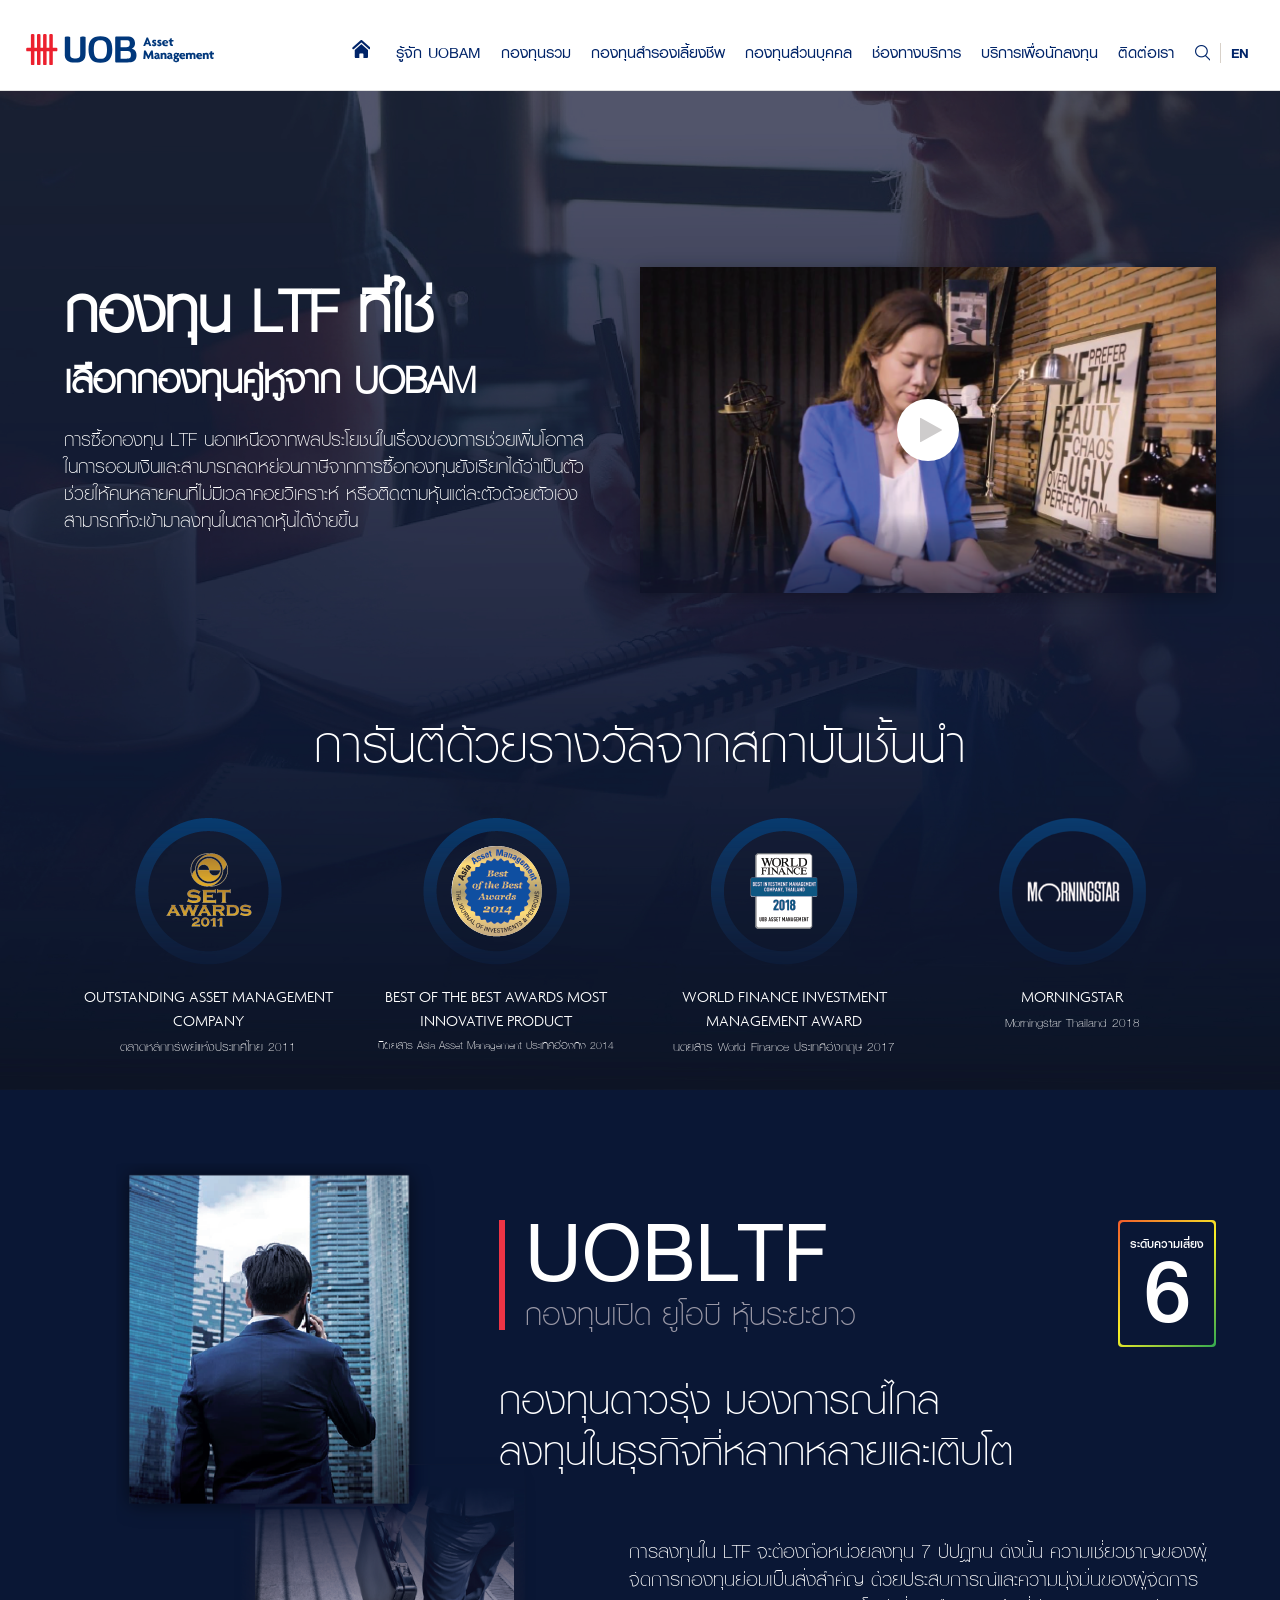
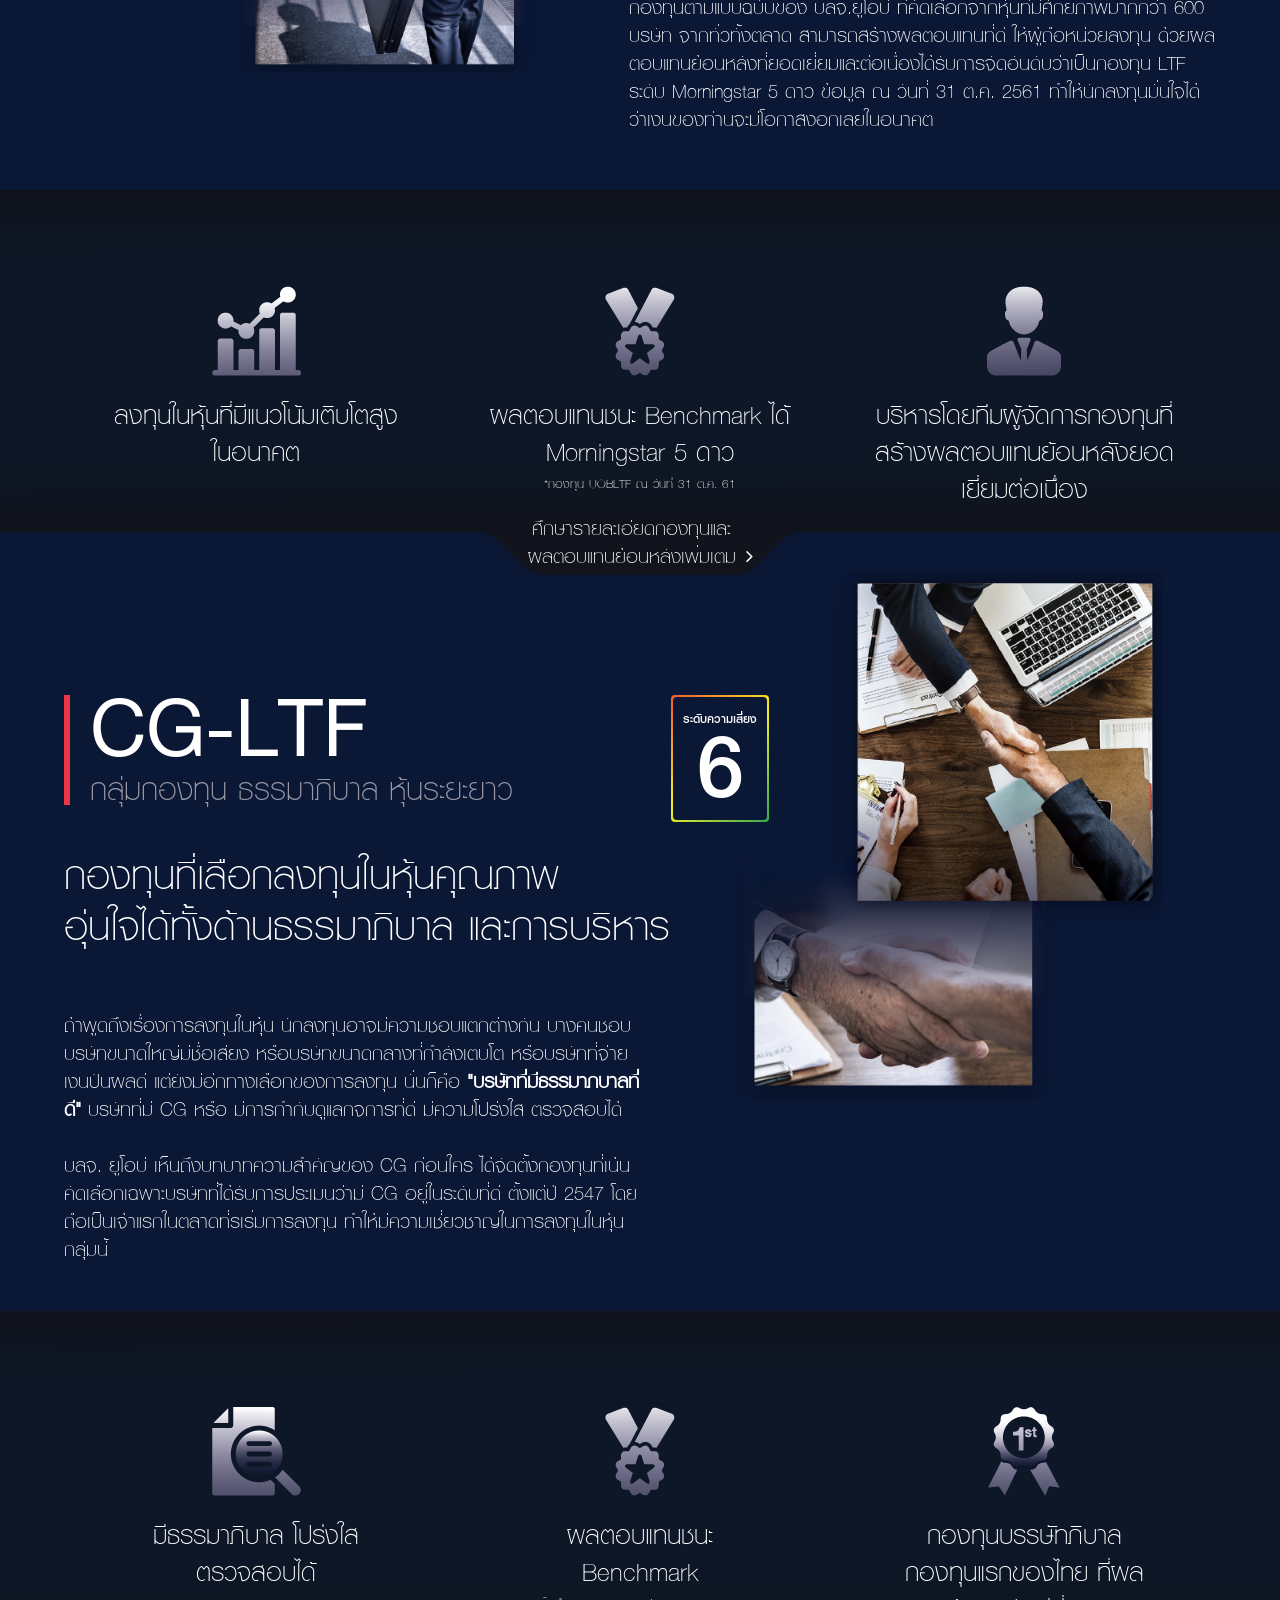
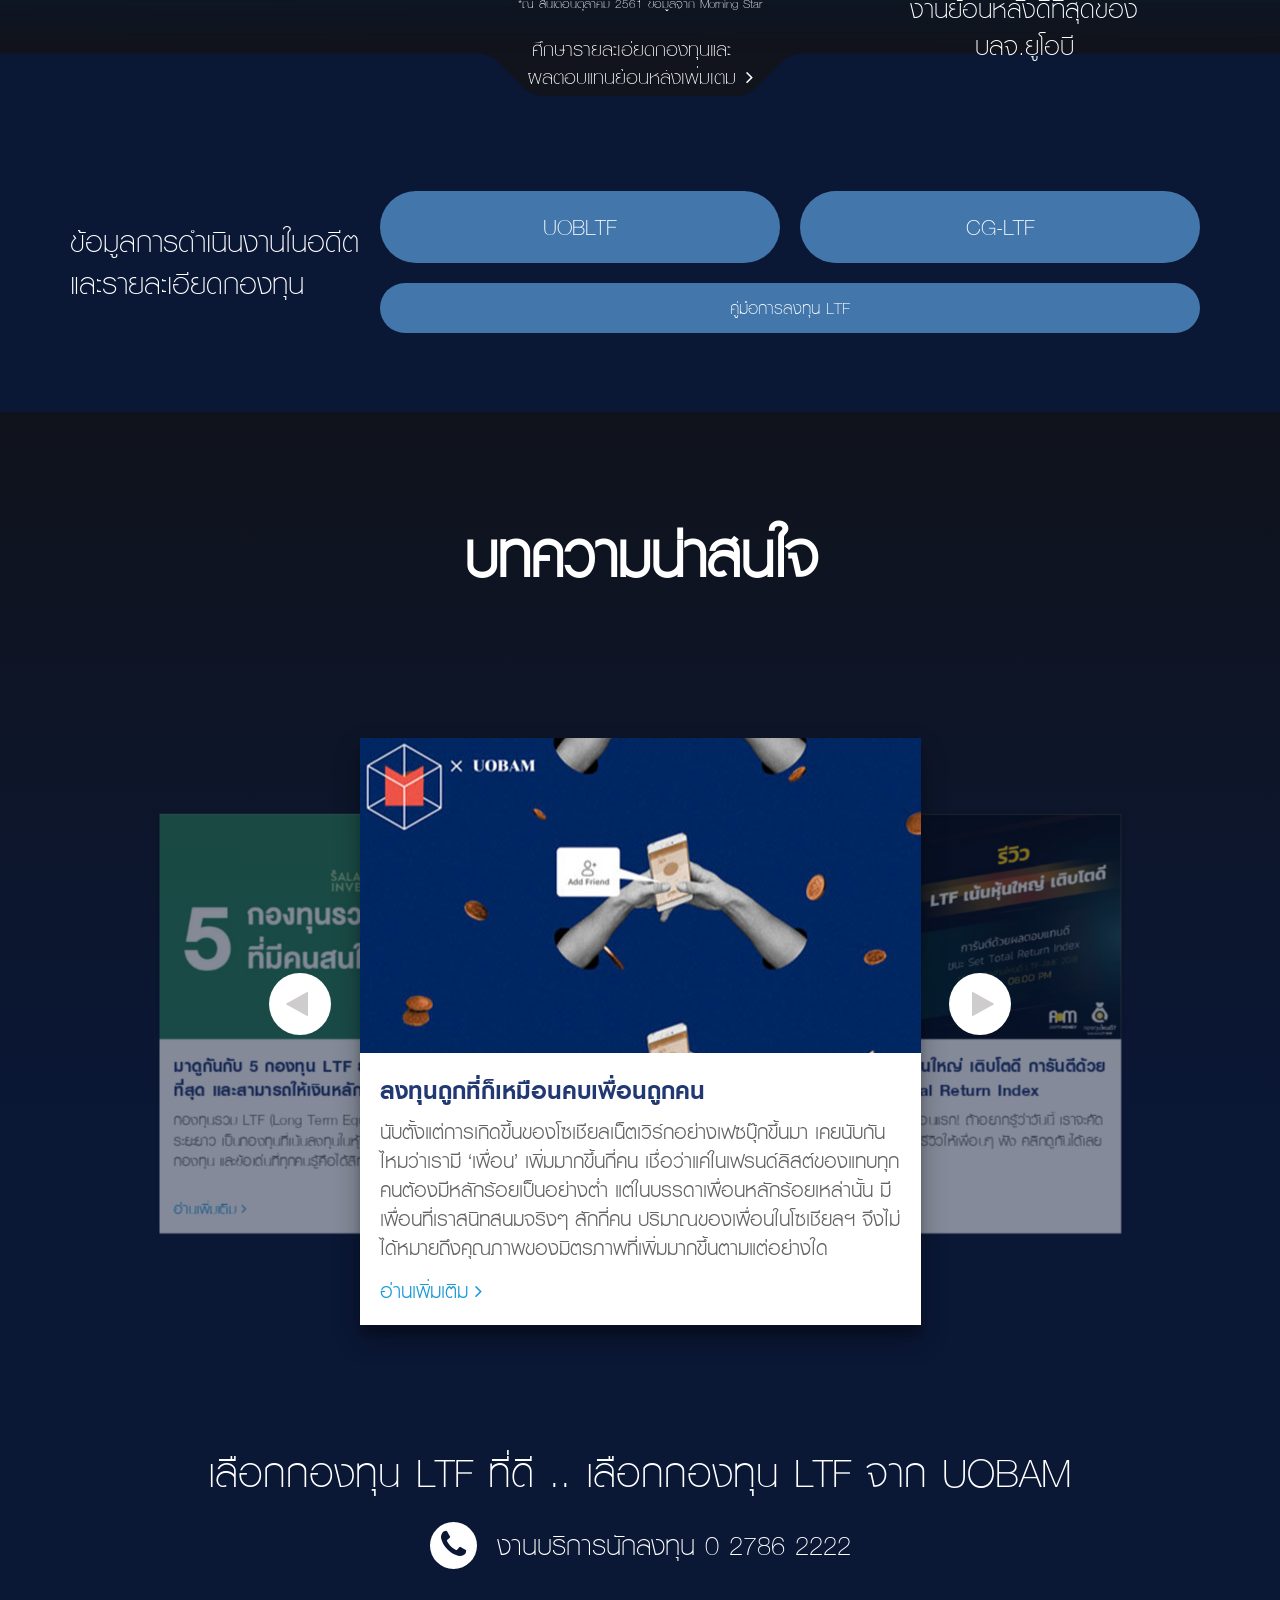
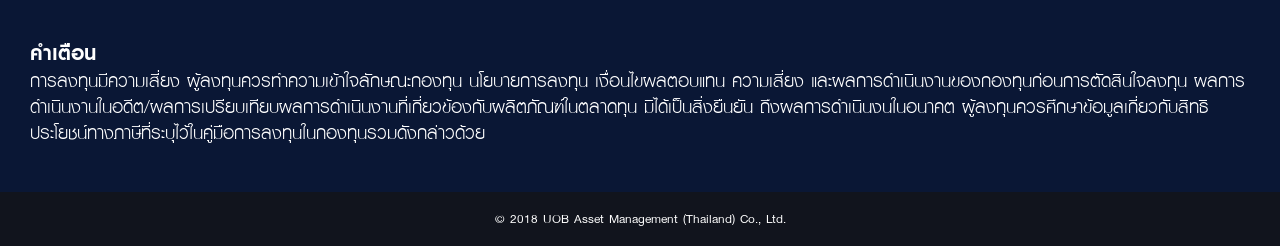
==== index.html @ d91432c1 "gtm" ====
<html lang="en">
	<head>
		<meta charset="UTF-8" />
		<meta name="viewport" content="width=device-width, initial-scale=1.0" />
		<meta http-equiv="X-UA-Compatible" content="ie=edge" />
		<title>UOB Asset Management</title>
		<link rel="stylesheet" type="text/css" href="/css/bulma.min.css" />
		<link
			rel="stylesheet"
			type="text/css"
			href="/fonts/font-awesome-4.7.0/css/font-awesome.min.css"
		/>
		<link rel="stylesheet" type="text/css" href="/css/animate.css" />
		<link rel="stylesheet" type="text/css" href="/css/uobam.css" />
		<link rel="stylesheet" type="text/css" href="/css/fonts.css" />
		<link rel="stylesheet" type="text/css" href="/css/style.css" />
		<script src="/js/jquery-3.3.1.min.js"></script>
		<script src="/js/jquery.waypoints.min.js"></script>
		<script src="/js/typed.min.js"></script>
		<script src="/js/jquery.paroller.min.js"></script>
		<!-- <script src="./js/jquery-uob.js"></script> -->
		<!-- <script src="./js/uobam.js"></script> -->
		<!-- Google Tag Manager -->
		<script src="/js/gtm.js"></script>
		<!-- End Google Tag Manager -->
	</head>
	<body>
		<header></header>
		<section id="section-1"></section>
		<section id="section-2"></section>
		<section id="section-3"></section>
		<section id="section-4"></section>
		<section id="section-5"></section>
		<section id="section-6"></section>
		<section id="section-7"></section>
		<section id="section-8"></section>
		<section id="section-9"></section>
		<footer></footer>

		<script src="/js/partials.js"></script>
		<script src="/js/script.js"></script>

		<!-- Google Tag Manager (noscript) -->
		<noscript
			><iframe
				src="https://www.googletagmanager.com/ns.html?id=GTM-THGDP6F"
				height="0"
				width="0"
				style="display:none;visibility:hidden"
			></iframe
		></noscript>
		<!-- End Google Tag Manager (noscript) -->
	</body>
</html>
---- css/uobam.css ----
.f_b_italic {
	font-family: font_bold_75italic;
	-webkit-font-smoothing: antialiased;
	-moz-osx-font-smoothing: grayscale;
}
.f_thin_italic {
	font-family: font_thin_35italic;
	font-weight: 400;
	-webkit-font-smoothing: antialiased;
	-moz-osx-font-smoothing: grayscale;
}
.f_light_italic {
	font-family: font_light_45italic;
	font-weight: 400;
	-webkit-font-smoothing: antialiased;
	-moz-osx-font-smoothing: grayscale;
}
.f_reg,
.f_roman {
	font-family: font_roman_55regular;
	-webkit-font-smoothing: antialiased;
	-moz-osx-font-smoothing: grayscale;
}
.f_roman_italic {
	font-family: font_roman_55italic;
	-webkit-font-smoothing: antialiased;
	-moz-osx-font-smoothing: grayscale;
}
.f_med,
.f_medium {
	font-family: font_medium_65regular;
	font-weight: 400;
	-webkit-font-smoothing: antialiased;
	-moz-osx-font-smoothing: grayscale;
}
.f_medium_italic {
	font-family: font_medium_65italic;
	-webkit-font-smoothing: antialiased;
	-moz-osx-font-smoothing: grayscale;
}
.f_b {
	font-family: font_bold_75regular;
	-webkit-font-smoothing: antialiased;
	-moz-osx-font-smoothing: grayscale;
}
.f_light {
	font-family: font_light_45regular;
	-webkit-font-smoothing: antialiased;
	-moz-osx-font-smoothing: grayscale;
}
.f_thin {
	font-family: font_thin_35regular;
	-webkit-font-smoothing: antialiased;
	-moz-osx-font-smoothing: grayscale;
}
.mCustomScrollbar {
	-ms-touch-action: pinch-zoom;
	touch-action: pinch-zoom;
}
.mCustomScrollbar.mCS_no_scrollbar,
.mCustomScrollbar.mCS_touch_action {
	-ms-touch-action: auto;
	touch-action: auto;
}
.mCustomScrollBox {
	position: relative;
	overflow: hidden;
	height: 100%;
	max-width: 100%;
	outline: 0;
	direction: ltr;
}
.mCSB_container {
	overflow: hidden;
	width: auto;
	height: auto;
}
.mCSB_inside > .mCSB_container {
	margin-right: 30px;
}
.mCSB_container.mCS_no_scrollbar_y.mCS_y_hidden {
	margin-right: 0;
}
.mCS-dir-rtl > .mCSB_inside > .mCSB_container {
	margin-right: 0;
	margin-left: 30px;
}
.mCS-dir-rtl > .mCSB_inside > .mCSB_container.mCS_no_scrollbar_y.mCS_y_hidden {
	margin-left: 0;
}
.mCSB_scrollTools {
	position: absolute;
	width: 16px;
	height: auto;
	left: auto;
	top: 0;
	right: 0;
	bottom: 0;
	opacity: 0.75;
	filter: 'alpha(opacity=75)';
	-ms-filter: 'alpha(opacity=75)';
}
.mCSB_outside + .mCSB_scrollTools {
	right: -26px;
}
.mCS-dir-rtl > .mCSB_inside > .mCSB_scrollTools,
.mCS-dir-rtl > .mCSB_outside + .mCSB_scrollTools {
	right: auto;
	left: 0;
}
.mCS-dir-rtl > .mCSB_outside + .mCSB_scrollTools {
	left: -26px;
}
.mCSB_scrollTools .mCSB_draggerContainer {
	position: absolute;
	top: 0;
	left: 0;
	bottom: 0;
	right: 0;
	height: auto;
}
.mCSB_scrollTools a + .mCSB_draggerContainer {
	margin: 20px 0;
}
.mCSB_scrollTools .mCSB_draggerRail {
	width: 2px;
	height: 100%;
	margin: 0 auto;
	-webkit-border-radius: 16px;
	-moz-border-radius: 16px;
	border-radius: 16px;
}
.mCSB_scrollTools .mCSB_dragger {
	cursor: pointer;
	width: 100%;
	height: 30px;
	z-index: 1;
}
.mCSB_scrollTools .mCSB_dragger .mCSB_dragger_bar {
	position: relative;
	width: 4px;
	height: 100%;
	margin: 0 auto;
	-webkit-border-radius: 16px;
	-moz-border-radius: 16px;
	border-radius: 16px;
	text-align: center;
}
.mCSB_scrollTools_vertical.mCSB_scrollTools_onDrag_expand
	.mCSB_dragger.mCSB_dragger_onDrag_expanded
	.mCSB_dragger_bar,
.mCSB_scrollTools_vertical.mCSB_scrollTools_onDrag_expand
	.mCSB_draggerContainer:hover
	.mCSB_dragger
	.mCSB_dragger_bar {
	width: 12px;
}
.mCSB_scrollTools_vertical.mCSB_scrollTools_onDrag_expand
	.mCSB_dragger.mCSB_dragger_onDrag_expanded
	+ .mCSB_draggerRail,
.mCSB_scrollTools_vertical.mCSB_scrollTools_onDrag_expand
	.mCSB_draggerContainer:hover
	.mCSB_draggerRail {
	width: 8px;
}
.mCSB_scrollTools .mCSB_buttonDown,
.mCSB_scrollTools .mCSB_buttonUp {
	display: block;
	position: absolute;
	height: 20px;
	width: 100%;
	overflow: hidden;
	margin: 0 auto;
	cursor: pointer;
}
.mCSB_scrollTools .mCSB_buttonDown {
	bottom: 0;
}
.mCSB_horizontal.mCSB_inside > .mCSB_container {
	margin-right: 0;
	margin-bottom: 30px;
}
.mCSB_horizontal.mCSB_outside > .mCSB_container {
	min-height: 100%;
}
.mCSB_horizontal > .mCSB_container.mCS_no_scrollbar_x.mCS_x_hidden {
	margin-bottom: 0;
}
.mCSB_scrollTools.mCSB_scrollTools_horizontal {
	width: auto;
	height: 16px;
	top: auto;
	right: 0;
	bottom: 0;
	left: 0;
}
.mCustomScrollBox
	+ .mCSB_scrollTools
	+ .mCSB_scrollTools.mCSB_scrollTools_horizontal,
.mCustomScrollBox + .mCSB_scrollTools.mCSB_scrollTools_horizontal {
	bottom: -26px;
}
.mCSB_scrollTools.mCSB_scrollTools_horizontal a + .mCSB_draggerContainer {
	margin: 0 20px;
}
.mCSB_scrollTools.mCSB_scrollTools_horizontal .mCSB_draggerRail {
	width: 100%;
	height: 2px;
	margin: 7px 0;
}
.mCSB_scrollTools.mCSB_scrollTools_horizontal .mCSB_dragger {
	width: 30px;
	height: 100%;
	left: 0;
}
.mCSB_scrollTools.mCSB_scrollTools_horizontal .mCSB_dragger .mCSB_dragger_bar {
	width: 100%;
	height: 4px;
	margin: 6px auto;
}
.mCSB_scrollTools_horizontal.mCSB_scrollTools_onDrag_expand
	.mCSB_dragger.mCSB_dragger_onDrag_expanded
	.mCSB_dragger_bar,
.mCSB_scrollTools_horizontal.mCSB_scrollTools_onDrag_expand
	.mCSB_draggerContainer:hover
	.mCSB_dragger
	.mCSB_dragger_bar {
	height: 12px;
	margin: 2px auto;
}
.mCSB_scrollTools_horizontal.mCSB_scrollTools_onDrag_expand
	.mCSB_dragger.mCSB_dragger_onDrag_expanded
	+ .mCSB_draggerRail,
.mCSB_scrollTools_horizontal.mCSB_scrollTools_onDrag_expand
	.mCSB_draggerContainer:hover
	.mCSB_draggerRail {
	height: 8px;
	margin: 4px 0;
}
.mCSB_scrollTools.mCSB_scrollTools_horizontal .mCSB_buttonLeft,
.mCSB_scrollTools.mCSB_scrollTools_horizontal .mCSB_buttonRight {
	display: block;
	position: absolute;
	width: 20px;
	height: 100%;
	overflow: hidden;
	margin: 0 auto;
	cursor: pointer;
}
.mCSB_scrollTools.mCSB_scrollTools_horizontal .mCSB_buttonLeft {
	left: 0;
}
.mCSB_scrollTools.mCSB_scrollTools_horizontal .mCSB_buttonRight {
	right: 0;
}
.mCSB_container_wrapper {
	position: absolute;
	height: auto;
	width: auto;
	overflow: hidden;
	top: 0;
	left: 0;
	right: 0;
	bottom: 0;
	margin-right: 30px;
	margin-bottom: 30px;
}
.mCSB_container_wrapper > .mCSB_container {
	padding-right: 30px;
	padding-bottom: 30px;
	-webkit-box-sizing: border-box;
	-moz-box-sizing: border-box;
	box-sizing: border-box;
}
.mCSB_vertical_horizontal > .mCSB_scrollTools.mCSB_scrollTools_vertical {
	bottom: 20px;
}
.mCSB_vertical_horizontal > .mCSB_scrollTools.mCSB_scrollTools_horizontal {
	right: 20px;
}
.mCSB_container_wrapper.mCS_no_scrollbar_x.mCS_x_hidden
	+ .mCSB_scrollTools.mCSB_scrollTools_vertical {
	bottom: 0;
}
.mCS-dir-rtl
	> .mCustomScrollBox.mCSB_vertical_horizontal.mCSB_inside
	> .mCSB_scrollTools.mCSB_scrollTools_horizontal,
.mCSB_container_wrapper.mCS_no_scrollbar_y.mCS_y_hidden
	+ .mCSB_scrollTools
	~ .mCSB_scrollTools.mCSB_scrollTools_horizontal {
	right: 0;
}
.mCS-dir-rtl
	> .mCustomScrollBox.mCSB_vertical_horizontal.mCSB_inside
	> .mCSB_scrollTools.mCSB_scrollTools_horizontal {
	left: 20px;
}
.mCS-dir-rtl
	> .mCustomScrollBox.mCSB_vertical_horizontal.mCSB_inside
	> .mCSB_container_wrapper.mCS_no_scrollbar_y.mCS_y_hidden
	+ .mCSB_scrollTools
	~ .mCSB_scrollTools.mCSB_scrollTools_horizontal {
	left: 0;
}
.mCS-dir-rtl > .mCSB_inside > .mCSB_container_wrapper {
	margin-right: 0;
	margin-left: 30px;
}
.mCSB_container_wrapper.mCS_no_scrollbar_y.mCS_y_hidden > .mCSB_container {
	padding-right: 0;
}
.mCSB_container_wrapper.mCS_no_scrollbar_x.mCS_x_hidden > .mCSB_container {
	padding-bottom: 0;
}
.mCustomScrollBox.mCSB_vertical_horizontal.mCSB_inside
	> .mCSB_container_wrapper.mCS_no_scrollbar_y.mCS_y_hidden {
	margin-right: 0;
	margin-left: 0;
}
.mCustomScrollBox.mCSB_vertical_horizontal.mCSB_inside
	> .mCSB_container_wrapper.mCS_no_scrollbar_x.mCS_x_hidden {
	margin-bottom: 0;
}
.mCSB_scrollTools,
.mCSB_scrollTools .mCSB_buttonDown,
.mCSB_scrollTools .mCSB_buttonLeft,
.mCSB_scrollTools .mCSB_buttonRight,
.mCSB_scrollTools .mCSB_buttonUp,
.mCSB_scrollTools .mCSB_dragger .mCSB_dragger_bar {
	-webkit-transition: opacity 0.2s ease-in-out,
		background-color 0.2s ease-in-out;
	-moz-transition: opacity 0.2s ease-in-out, background-color 0.2s ease-in-out;
	-o-transition: opacity 0.2s ease-in-out, background-color 0.2s ease-in-out;
	transition: opacity 0.2s ease-in-out, background-color 0.2s ease-in-out;
}
.mCSB_scrollTools_horizontal.mCSB_scrollTools_onDrag_expand .mCSB_draggerRail,
.mCSB_scrollTools_horizontal.mCSB_scrollTools_onDrag_expand .mCSB_dragger_bar,
.mCSB_scrollTools_vertical.mCSB_scrollTools_onDrag_expand .mCSB_draggerRail,
.mCSB_scrollTools_vertical.mCSB_scrollTools_onDrag_expand .mCSB_dragger_bar {
	-webkit-transition: width 0.2s ease-out 0.2s, height 0.2s ease-out 0.2s,
		margin-left 0.2s ease-out 0.2s, margin-right 0.2s ease-out 0.2s,
		margin-top 0.2s ease-out 0.2s, margin-bottom 0.2s ease-out 0.2s,
		opacity 0.2s ease-in-out, background-color 0.2s ease-in-out;
	-moz-transition: width 0.2s ease-out 0.2s, height 0.2s ease-out 0.2s,
		margin-left 0.2s ease-out 0.2s, margin-right 0.2s ease-out 0.2s,
		margin-top 0.2s ease-out 0.2s, margin-bottom 0.2s ease-out 0.2s,
		opacity 0.2s ease-in-out, background-color 0.2s ease-in-out;
	-o-transition: width 0.2s ease-out 0.2s, height 0.2s ease-out 0.2s,
		margin-left 0.2s ease-out 0.2s, margin-right 0.2s ease-out 0.2s,
		margin-top 0.2s ease-out 0.2s, margin-bottom 0.2s ease-out 0.2s,
		opacity 0.2s ease-in-out, background-color 0.2s ease-in-out;
	transition: width 0.2s ease-out 0.2s, height 0.2s ease-out 0.2s,
		margin-left 0.2s ease-out 0.2s, margin-right 0.2s ease-out 0.2s,
		margin-top 0.2s ease-out 0.2s, margin-bottom 0.2s ease-out 0.2s,
		opacity 0.2s ease-in-out, background-color 0.2s ease-in-out;
}
.mCS-autoHide > .mCustomScrollBox > .mCSB_scrollTools,
.mCS-autoHide > .mCustomScrollBox ~ .mCSB_scrollTools {
	opacity: 0;
	filter: 'alpha(opacity=0)';
	-ms-filter: 'alpha(opacity=0)';
}
.mCS-autoHide:hover > .mCustomScrollBox > .mCSB_scrollTools,
.mCS-autoHide:hover > .mCustomScrollBox ~ .mCSB_scrollTools,
.mCustomScrollBox:hover > .mCSB_scrollTools,
.mCustomScrollBox:hover ~ .mCSB_scrollTools,
.mCustomScrollbar
	> .mCustomScrollBox
	> .mCSB_scrollTools.mCSB_scrollTools_onDrag,
.mCustomScrollbar
	> .mCustomScrollBox
	~ .mCSB_scrollTools.mCSB_scrollTools_onDrag {
	opacity: 1;
	filter: 'alpha(opacity=100)';
	-ms-filter: 'alpha(opacity=100)';
}
.mCSB_scrollTools .mCSB_draggerRail {
	background-color: #000;
	background-color: rgba(0, 0, 0, 0.4);
	filter: 'alpha(opacity=40)';
	-ms-filter: 'alpha(opacity=40)';
}
.mCSB_scrollTools .mCSB_dragger .mCSB_dragger_bar {
	background-color: #fff;
	background-color: rgba(255, 255, 255, 0.75);
	filter: 'alpha(opacity=75)';
	-ms-filter: 'alpha(opacity=75)';
}
.mCSB_scrollTools .mCSB_dragger:hover .mCSB_dragger_bar {
	background-color: #fff;
	background-color: rgba(255, 255, 255, 0.85);
	filter: 'alpha(opacity=85)';
	-ms-filter: 'alpha(opacity=85)';
}
.mCSB_scrollTools .mCSB_dragger.mCSB_dragger_onDrag .mCSB_dragger_bar,
.mCSB_scrollTools .mCSB_dragger:active .mCSB_dragger_bar {
	background-color: #fff;
	background-color: rgba(255, 255, 255, 0.9);
	filter: 'alpha(opacity=90)';
	-ms-filter: 'alpha(opacity=90)';
}
.mCSB_scrollTools .mCSB_buttonDown,
.mCSB_scrollTools .mCSB_buttonLeft,
.mCSB_scrollTools .mCSB_buttonRight,
.mCSB_scrollTools .mCSB_buttonUp {
	background-image: url(mCSB_buttons.png);
	background-repeat: no-repeat;
	opacity: 0.4;
	filter: 'alpha(opacity=40)';
	-ms-filter: 'alpha(opacity=40)';
}
.mCSB_scrollTools .mCSB_buttonUp {
	background-position: 0 0;
}
.mCSB_scrollTools .mCSB_buttonDown {
	background-position: 0 -20px;
}
.mCSB_scrollTools .mCSB_buttonLeft {
	background-position: 0 -40px;
}
.mCSB_scrollTools .mCSB_buttonRight {
	background-position: 0 -56px;
}
.mCSB_scrollTools .mCSB_buttonDown:hover,
.mCSB_scrollTools .mCSB_buttonLeft:hover,
.mCSB_scrollTools .mCSB_buttonRight:hover,
.mCSB_scrollTools .mCSB_buttonUp:hover {
	opacity: 0.75;
	filter: 'alpha(opacity=75)';
	-ms-filter: 'alpha(opacity=75)';
}
.mCSB_scrollTools .mCSB_buttonDown:active,
.mCSB_scrollTools .mCSB_buttonLeft:active,
.mCSB_scrollTools .mCSB_buttonRight:active,
.mCSB_scrollTools .mCSB_buttonUp:active {
	opacity: 0.9;
	filter: 'alpha(opacity=90)';
	-ms-filter: 'alpha(opacity=90)';
}
.mCS-dark.mCSB_scrollTools .mCSB_draggerRail {
	background-color: #000;
	background-color: rgba(0, 0, 0, 0.15);
}
.mCS-dark.mCSB_scrollTools .mCSB_dragger .mCSB_dragger_bar {
	background-color: #000;
	background-color: rgba(0, 0, 0, 0.75);
}
.mCS-dark.mCSB_scrollTools .mCSB_dragger:hover .mCSB_dragger_bar {
	background-color: rgba(0, 0, 0, 0.85);
}
.mCS-dark.mCSB_scrollTools .mCSB_dragger.mCSB_dragger_onDrag .mCSB_dragger_bar,
.mCS-dark.mCSB_scrollTools .mCSB_dragger:active .mCSB_dragger_bar {
	background-color: rgba(0, 0, 0, 0.9);
}
.mCS-dark.mCSB_scrollTools .mCSB_buttonUp {
	background-position: -80px 0;
}
.mCS-dark.mCSB_scrollTools .mCSB_buttonDown {
	background-position: -80px -20px;
}
.mCS-dark.mCSB_scrollTools .mCSB_buttonLeft {
	background-position: -80px -40px;
}
.mCS-dark.mCSB_scrollTools .mCSB_buttonRight {
	background-position: -80px -56px;
}
.mCS-dark-2.mCSB_scrollTools .mCSB_draggerRail,
.mCS-light-2.mCSB_scrollTools .mCSB_draggerRail {
	width: 4px;
	background-color: #fff;
	background-color: rgba(255, 255, 255, 0.1);
	-webkit-border-radius: 1px;
	-moz-border-radius: 1px;
	border-radius: 1px;
}
.mCS-dark-2.mCSB_scrollTools .mCSB_dragger .mCSB_dragger_bar,
.mCS-light-2.mCSB_scrollTools .mCSB_dragger .mCSB_dragger_bar {
	width: 4px;
	background-color: #fff;
	background-color: rgba(255, 255, 255, 0.75);
	-webkit-border-radius: 1px;
	-moz-border-radius: 1px;
	border-radius: 1px;
}
.mCS-dark-2.mCSB_scrollTools_horizontal .mCSB_dragger .mCSB_dragger_bar,
.mCS-dark-2.mCSB_scrollTools_horizontal .mCSB_draggerRail,
.mCS-light-2.mCSB_scrollTools_horizontal .mCSB_dragger .mCSB_dragger_bar,
.mCS-light-2.mCSB_scrollTools_horizontal .mCSB_draggerRail {
	width: 100%;
	height: 4px;
	margin: 6px auto;
}
.mCS-light-2.mCSB_scrollTools .mCSB_dragger:hover .mCSB_dragger_bar {
	background-color: #fff;
	background-color: rgba(255, 255, 255, 0.85);
}
.mCS-light-2.mCSB_scrollTools
	.mCSB_dragger.mCSB_dragger_onDrag
	.mCSB_dragger_bar,
.mCS-light-2.mCSB_scrollTools .mCSB_dragger:active .mCSB_dragger_bar {
	background-color: #fff;
	background-color: rgba(255, 255, 255, 0.9);
}
.mCS-light-2.mCSB_scrollTools .mCSB_buttonUp {
	background-position: -32px 0;
}
.mCS-light-2.mCSB_scrollTools .mCSB_buttonDown {
	background-position: -32px -20px;
}
.mCS-light-2.mCSB_scrollTools .mCSB_buttonLeft {
	background-position: -40px -40px;
}
.mCS-light-2.mCSB_scrollTools .mCSB_buttonRight {
	background-position: -40px -56px;
}
.mCS-dark-2.mCSB_scrollTools .mCSB_draggerRail {
	background-color: #000;
	background-color: rgba(0, 0, 0, 0.1);
	-webkit-border-radius: 1px;
	-moz-border-radius: 1px;
	border-radius: 1px;
}
.mCS-dark-2.mCSB_scrollTools .mCSB_dragger .mCSB_dragger_bar {
	background-color: #000;
	background-color: rgba(0, 0, 0, 0.75);
	-webkit-border-radius: 1px;
	-moz-border-radius: 1px;
	border-radius: 1px;
}
.mCS-dark-2.mCSB_scrollTools .mCSB_dragger:hover .mCSB_dragger_bar {
	background-color: #000;
	background-color: rgba(0, 0, 0, 0.85);
}
.mCS-dark-2.mCSB_scrollTools
	.mCSB_dragger.mCSB_dragger_onDrag
	.mCSB_dragger_bar,
.mCS-dark-2.mCSB_scrollTools .mCSB_dragger:active .mCSB_dragger_bar {
	background-color: #000;
	background-color: rgba(0, 0, 0, 0.9);
}
.mCS-dark-2.mCSB_scrollTools .mCSB_buttonUp {
	background-position: -112px 0;
}
.mCS-dark-2.mCSB_scrollTools .mCSB_buttonDown {
	background-position: -112px -20px;
}
.mCS-dark-2.mCSB_scrollTools .mCSB_buttonLeft {
	background-position: -120px -40px;
}
.mCS-dark-2.mCSB_scrollTools .mCSB_buttonRight {
	background-position: -120px -56px;
}
.mCS-dark-thick.mCSB_scrollTools .mCSB_draggerRail,
.mCS-light-thick.mCSB_scrollTools .mCSB_draggerRail {
	width: 4px;
	background-color: #fff;
	background-color: rgba(255, 255, 255, 0.1);
	-webkit-border-radius: 2px;
	-moz-border-radius: 2px;
	border-radius: 2px;
}
.mCS-dark-thick.mCSB_scrollTools .mCSB_dragger .mCSB_dragger_bar,
.mCS-light-thick.mCSB_scrollTools .mCSB_dragger .mCSB_dragger_bar {
	width: 6px;
	background-color: #fff;
	background-color: rgba(255, 255, 255, 0.75);
	-webkit-border-radius: 2px;
	-moz-border-radius: 2px;
	border-radius: 2px;
}
.mCS-dark-thick.mCSB_scrollTools_horizontal .mCSB_draggerRail,
.mCS-light-thick.mCSB_scrollTools_horizontal .mCSB_draggerRail {
	width: 100%;
	height: 4px;
	margin: 6px 0;
}
.mCS-dark-thick.mCSB_scrollTools_horizontal .mCSB_dragger .mCSB_dragger_bar,
.mCS-light-thick.mCSB_scrollTools_horizontal .mCSB_dragger .mCSB_dragger_bar {
	width: 100%;
	height: 6px;
	margin: 5px auto;
}
.mCS-light-thick.mCSB_scrollTools .mCSB_dragger:hover .mCSB_dragger_bar {
	background-color: #fff;
	background-color: rgba(255, 255, 255, 0.85);
}
.mCS-light-thick.mCSB_scrollTools
	.mCSB_dragger.mCSB_dragger_onDrag
	.mCSB_dragger_bar,
.mCS-light-thick.mCSB_scrollTools .mCSB_dragger:active .mCSB_dragger_bar {
	background-color: #fff;
	background-color: rgba(255, 255, 255, 0.9);
}
.mCS-light-thick.mCSB_scrollTools .mCSB_buttonUp {
	background-position: -16px 0;
}
.mCS-light-thick.mCSB_scrollTools .mCSB_buttonDown {
	background-position: -16px -20px;
}
.mCS-light-thick.mCSB_scrollTools .mCSB_buttonLeft {
	background-position: -20px -40px;
}
.mCS-light-thick.mCSB_scrollTools .mCSB_buttonRight {
	background-position: -20px -56px;
}
.mCS-dark-thick.mCSB_scrollTools .mCSB_draggerRail {
	background-color: #000;
	background-color: rgba(0, 0, 0, 0.1);
	-webkit-border-radius: 2px;
	-moz-border-radius: 2px;
	border-radius: 2px;
}
.mCS-dark-thick.mCSB_scrollTools .mCSB_dragger .mCSB_dragger_bar {
	background-color: #000;
	background-color: rgba(0, 0, 0, 0.75);
	-webkit-border-radius: 2px;
	-moz-border-radius: 2px;
	border-radius: 2px;
}
.mCS-dark-thick.mCSB_scrollTools .mCSB_dragger:hover .mCSB_dragger_bar {
	background-color: #000;
	background-color: rgba(0, 0, 0, 0.85);
}
.mCS-dark-thick.mCSB_scrollTools
	.mCSB_dragger.mCSB_dragger_onDrag
	.mCSB_dragger_bar,
.mCS-dark-thick.mCSB_scrollTools .mCSB_dragger:active .mCSB_dragger_bar {
	background-color: #000;
	background-color: rgba(0, 0, 0, 0.9);
}
.mCS-dark-thick.mCSB_scrollTools .mCSB_buttonUp {
	background-position: -96px 0;
}
.mCS-dark-thick.mCSB_scrollTools .mCSB_buttonDown {
	background-position: -96px -20px;
}
.mCS-dark-thick.mCSB_scrollTools .mCSB_buttonLeft {
	background-position: -100px -40px;
}
.mCS-dark-thick.mCSB_scrollTools .mCSB_buttonRight {
	background-position: -100px -56px;
}
.mCS-light-thin.mCSB_scrollTools .mCSB_draggerRail {
	background-color: #fff;
	background-color: rgba(255, 255, 255, 0.1);
}
.mCS-dark-thin.mCSB_scrollTools .mCSB_dragger .mCSB_dragger_bar,
.mCS-light-thin.mCSB_scrollTools .mCSB_dragger .mCSB_dragger_bar {
	width: 2px;
}
.mCS-dark-thin.mCSB_scrollTools_horizontal .mCSB_draggerRail,
.mCS-light-thin.mCSB_scrollTools_horizontal .mCSB_draggerRail {
	width: 100%;
}
.mCS-dark-thin.mCSB_scrollTools_horizontal .mCSB_dragger .mCSB_dragger_bar,
.mCS-light-thin.mCSB_scrollTools_horizontal .mCSB_dragger .mCSB_dragger_bar {
	width: 100%;
	height: 2px;
	margin: 7px auto;
}
.mCS-dark-thin.mCSB_scrollTools .mCSB_draggerRail {
	background-color: #000;
	background-color: rgba(0, 0, 0, 0.15);
}
.mCS-dark-thin.mCSB_scrollTools .mCSB_dragger .mCSB_dragger_bar {
	background-color: #000;
	background-color: rgba(0, 0, 0, 0.75);
}
.mCS-dark-thin.mCSB_scrollTools .mCSB_dragger:hover .mCSB_dragger_bar {
	background-color: #000;
	background-color: rgba(0, 0, 0, 0.85);
}
.mCS-dark-thin.mCSB_scrollTools
	.mCSB_dragger.mCSB_dragger_onDrag
	.mCSB_dragger_bar,
.mCS-dark-thin.mCSB_scrollTools .mCSB_dragger:active .mCSB_dragger_bar {
	background-color: #000;
	background-color: rgba(0, 0, 0, 0.9);
}
.mCS-dark-thin.mCSB_scrollTools .mCSB_buttonUp {
	background-position: -80px 0;
}
.mCS-dark-thin.mCSB_scrollTools .mCSB_buttonDown {
	background-position: -80px -20px;
}
.mCS-dark-thin.mCSB_scrollTools .mCSB_buttonLeft {
	background-position: -80px -40px;
}
.mCS-dark-thin.mCSB_scrollTools .mCSB_buttonRight {
	background-position: -80px -56px;
}
.mCS-rounded.mCSB_scrollTools .mCSB_draggerRail {
	background-color: #fff;
	background-color: rgba(255, 255, 255, 0.15);
}
.mCS-rounded-dark.mCSB_scrollTools .mCSB_dragger,
.mCS-rounded-dots-dark.mCSB_scrollTools .mCSB_dragger,
.mCS-rounded-dots.mCSB_scrollTools .mCSB_dragger,
.mCS-rounded.mCSB_scrollTools .mCSB_dragger {
	height: 14px;
}
.mCS-rounded-dark.mCSB_scrollTools .mCSB_dragger .mCSB_dragger_bar,
.mCS-rounded-dots-dark.mCSB_scrollTools .mCSB_dragger .mCSB_dragger_bar,
.mCS-rounded-dots.mCSB_scrollTools .mCSB_dragger .mCSB_dragger_bar,
.mCS-rounded.mCSB_scrollTools .mCSB_dragger .mCSB_dragger_bar {
	width: 14px;
	margin: 0 1px;
}
.mCS-rounded-dark.mCSB_scrollTools_horizontal .mCSB_dragger,
.mCS-rounded-dots-dark.mCSB_scrollTools_horizontal .mCSB_dragger,
.mCS-rounded-dots.mCSB_scrollTools_horizontal .mCSB_dragger,
.mCS-rounded.mCSB_scrollTools_horizontal .mCSB_dragger {
	width: 14px;
}
.mCS-rounded-dark.mCSB_scrollTools_horizontal .mCSB_dragger .mCSB_dragger_bar,
.mCS-rounded-dots-dark.mCSB_scrollTools_horizontal
	.mCSB_dragger
	.mCSB_dragger_bar,
.mCS-rounded-dots.mCSB_scrollTools_horizontal .mCSB_dragger .mCSB_dragger_bar,
.mCS-rounded.mCSB_scrollTools_horizontal .mCSB_dragger .mCSB_dragger_bar {
	height: 14px;
	margin: 1px 0;
}
.mCS-rounded-dark.mCSB_scrollTools_vertical.mCSB_scrollTools_onDrag_expand
	.mCSB_dragger.mCSB_dragger_onDrag_expanded
	.mCSB_dragger_bar,
.mCS-rounded-dark.mCSB_scrollTools_vertical.mCSB_scrollTools_onDrag_expand
	.mCSB_draggerContainer:hover
	.mCSB_dragger
	.mCSB_dragger_bar,
.mCS-rounded.mCSB_scrollTools_vertical.mCSB_scrollTools_onDrag_expand
	.mCSB_dragger.mCSB_dragger_onDrag_expanded
	.mCSB_dragger_bar,
.mCS-rounded.mCSB_scrollTools_vertical.mCSB_scrollTools_onDrag_expand
	.mCSB_draggerContainer:hover
	.mCSB_dragger
	.mCSB_dragger_bar {
	width: 16px;
	height: 16px;
	margin: -1px 0;
}
.mCS-rounded-dark.mCSB_scrollTools_vertical.mCSB_scrollTools_onDrag_expand
	.mCSB_dragger.mCSB_dragger_onDrag_expanded
	+ .mCSB_draggerRail,
.mCS-rounded-dark.mCSB_scrollTools_vertical.mCSB_scrollTools_onDrag_expand
	.mCSB_draggerContainer:hover
	.mCSB_draggerRail,
.mCS-rounded.mCSB_scrollTools_vertical.mCSB_scrollTools_onDrag_expand
	.mCSB_dragger.mCSB_dragger_onDrag_expanded
	+ .mCSB_draggerRail,
.mCS-rounded.mCSB_scrollTools_vertical.mCSB_scrollTools_onDrag_expand
	.mCSB_draggerContainer:hover
	.mCSB_draggerRail {
	width: 4px;
}
.mCS-rounded-dark.mCSB_scrollTools_horizontal.mCSB_scrollTools_onDrag_expand
	.mCSB_dragger.mCSB_dragger_onDrag_expanded
	.mCSB_dragger_bar,
.mCS-rounded-dark.mCSB_scrollTools_horizontal.mCSB_scrollTools_onDrag_expand
	.mCSB_draggerContainer:hover
	.mCSB_dragger
	.mCSB_dragger_bar,
.mCS-rounded.mCSB_scrollTools_horizontal.mCSB_scrollTools_onDrag_expand
	.mCSB_dragger.mCSB_dragger_onDrag_expanded
	.mCSB_dragger_bar,
.mCS-rounded.mCSB_scrollTools_horizontal.mCSB_scrollTools_onDrag_expand
	.mCSB_draggerContainer:hover
	.mCSB_dragger
	.mCSB_dragger_bar {
	height: 16px;
	width: 16px;
	margin: 0 -1px;
}
.mCS-rounded-dark.mCSB_scrollTools_horizontal.mCSB_scrollTools_onDrag_expand
	.mCSB_dragger.mCSB_dragger_onDrag_expanded
	+ .mCSB_draggerRail,
.mCS-rounded-dark.mCSB_scrollTools_horizontal.mCSB_scrollTools_onDrag_expand
	.mCSB_draggerContainer:hover
	.mCSB_draggerRail,
.mCS-rounded.mCSB_scrollTools_horizontal.mCSB_scrollTools_onDrag_expand
	.mCSB_dragger.mCSB_dragger_onDrag_expanded
	+ .mCSB_draggerRail,
.mCS-rounded.mCSB_scrollTools_horizontal.mCSB_scrollTools_onDrag_expand
	.mCSB_draggerContainer:hover
	.mCSB_draggerRail {
	height: 4px;
	margin: 6px 0;
}
.mCS-rounded.mCSB_scrollTools .mCSB_buttonUp {
	background-position: 0 -72px;
}
.mCS-rounded.mCSB_scrollTools .mCSB_buttonDown {
	background-position: 0 -92px;
}
.mCS-rounded.mCSB_scrollTools .mCSB_buttonLeft {
	background-position: 0 -112px;
}
.mCS-rounded.mCSB_scrollTools .mCSB_buttonRight {
	background-position: 0 -128px;
}
.mCS-rounded-dark.mCSB_scrollTools .mCSB_dragger .mCSB_dragger_bar,
.mCS-rounded-dots-dark.mCSB_scrollTools .mCSB_dragger .mCSB_dragger_bar {
	background-color: #000;
	background-color: rgba(0, 0, 0, 0.75);
}
.mCS-rounded-dark.mCSB_scrollTools .mCSB_draggerRail {
	background-color: #000;
	background-color: rgba(0, 0, 0, 0.15);
}
.mCS-rounded-dark.mCSB_scrollTools .mCSB_dragger:hover .mCSB_dragger_bar,
.mCS-rounded-dots-dark.mCSB_scrollTools .mCSB_dragger:hover .mCSB_dragger_bar {
	background-color: #000;
	background-color: rgba(0, 0, 0, 0.85);
}
.mCS-rounded-dark.mCSB_scrollTools
	.mCSB_dragger.mCSB_dragger_onDrag
	.mCSB_dragger_bar,
.mCS-rounded-dark.mCSB_scrollTools .mCSB_dragger:active .mCSB_dragger_bar,
.mCS-rounded-dots-dark.mCSB_scrollTools
	.mCSB_dragger.mCSB_dragger_onDrag
	.mCSB_dragger_bar,
.mCS-rounded-dots-dark.mCSB_scrollTools .mCSB_dragger:active .mCSB_dragger_bar {
	background-color: #000;
	background-color: rgba(0, 0, 0, 0.9);
}
.mCS-rounded-dark.mCSB_scrollTools .mCSB_buttonUp {
	background-position: -80px -72px;
}
.mCS-rounded-dark.mCSB_scrollTools .mCSB_buttonDown {
	background-position: -80px -92px;
}
.mCS-rounded-dark.mCSB_scrollTools .mCSB_buttonLeft {
	background-position: -80px -112px;
}
.mCS-rounded-dark.mCSB_scrollTools .mCSB_buttonRight {
	background-position: -80px -128px;
}
.mCS-rounded-dots-dark.mCSB_scrollTools_vertical .mCSB_draggerRail,
.mCS-rounded-dots.mCSB_scrollTools_vertical .mCSB_draggerRail {
	width: 4px;
}
.mCS-rounded-dots-dark.mCSB_scrollTools .mCSB_draggerRail,
.mCS-rounded-dots-dark.mCSB_scrollTools_horizontal .mCSB_draggerRail,
.mCS-rounded-dots.mCSB_scrollTools .mCSB_draggerRail,
.mCS-rounded-dots.mCSB_scrollTools_horizontal .mCSB_draggerRail {
	background-color: transparent;
	background-position: center;
}
.mCS-rounded-dots-dark.mCSB_scrollTools .mCSB_draggerRail,
.mCS-rounded-dots.mCSB_scrollTools .mCSB_draggerRail {
	background-image: url([data-uri]);
	background-repeat: repeat-y;
	opacity: 0.3;
	filter: 'alpha(opacity=30)';
	-ms-filter: 'alpha(opacity=30)';
}
.mCS-rounded-dots-dark.mCSB_scrollTools_horizontal .mCSB_draggerRail,
.mCS-rounded-dots.mCSB_scrollTools_horizontal .mCSB_draggerRail {
	height: 4px;
	margin: 6px 0;
	background-repeat: repeat-x;
}
.mCS-rounded-dots.mCSB_scrollTools .mCSB_buttonUp {
	background-position: -16px -72px;
}
.mCS-rounded-dots.mCSB_scrollTools .mCSB_buttonDown {
	background-position: -16px -92px;
}
.mCS-rounded-dots.mCSB_scrollTools .mCSB_buttonLeft {
	background-position: -20px -112px;
}
.mCS-rounded-dots.mCSB_scrollTools .mCSB_buttonRight {
	background-position: -20px -128px;
}
.mCS-rounded-dots-dark.mCSB_scrollTools .mCSB_draggerRail {
	background-image: url([data-uri]);
}
.mCS-rounded-dots-dark.mCSB_scrollTools .mCSB_buttonUp {
	background-position: -96px -72px;
}
.mCS-rounded-dots-dark.mCSB_scrollTools .mCSB_buttonDown {
	background-position: -96px -92px;
}
.mCS-rounded-dots-dark.mCSB_scrollTools .mCSB_buttonLeft {
	background-position: -100px -112px;
}
.mCS-rounded-dots-dark.mCSB_scrollTools .mCSB_buttonRight {
	background-position: -100px -128px;
}
.mCS-3d-dark.mCSB_scrollTools .mCSB_dragger .mCSB_dragger_bar,
.mCS-3d-thick-dark.mCSB_scrollTools .mCSB_dragger .mCSB_dragger_bar,
.mCS-3d-thick.mCSB_scrollTools .mCSB_dragger .mCSB_dragger_bar,
.mCS-3d.mCSB_scrollTools .mCSB_dragger .mCSB_dragger_bar {
	background-repeat: repeat-y;
	background-image: -moz-linear-gradient(
		left,
		rgba(255, 255, 255, 0.5) 0,
		rgba(255, 255, 255, 0) 100%
	);
	background-image: -webkit-gradient(
		linear,
		left top,
		right top,
		color-stop(0, rgba(255, 255, 255, 0.5)),
		color-stop(100%, rgba(255, 255, 255, 0))
	);
	background-image: -webkit-linear-gradient(
		left,
		rgba(255, 255, 255, 0.5) 0,
		rgba(255, 255, 255, 0) 100%
	);
	background-image: -o-linear-gradient(
		left,
		rgba(255, 255, 255, 0.5) 0,
		rgba(255, 255, 255, 0) 100%
	);
	background-image: -ms-linear-gradient(
		left,
		rgba(255, 255, 255, 0.5) 0,
		rgba(255, 255, 255, 0) 100%
	);
	background-image: linear-gradient(
		to right,
		rgba(255, 255, 255, 0.5) 0,
		rgba(255, 255, 255, 0) 100%
	);
}
.mCS-3d-dark.mCSB_scrollTools_horizontal .mCSB_dragger .mCSB_dragger_bar,
.mCS-3d-thick-dark.mCSB_scrollTools_horizontal .mCSB_dragger .mCSB_dragger_bar,
.mCS-3d-thick.mCSB_scrollTools_horizontal .mCSB_dragger .mCSB_dragger_bar,
.mCS-3d.mCSB_scrollTools_horizontal .mCSB_dragger .mCSB_dragger_bar {
	background-repeat: repeat-x;
	background-image: -moz-linear-gradient(
		top,
		rgba(255, 255, 255, 0.5) 0,
		rgba(255, 255, 255, 0) 100%
	);
	background-image: -webkit-gradient(
		linear,
		left top,
		left bottom,
		color-stop(0, rgba(255, 255, 255, 0.5)),
		color-stop(100%, rgba(255, 255, 255, 0))
	);
	background-image: -webkit-linear-gradient(
		top,
		rgba(255, 255, 255, 0.5) 0,
		rgba(255, 255, 255, 0) 100%
	);
	background-image: -o-linear-gradient(
		top,
		rgba(255, 255, 255, 0.5) 0,
		rgba(255, 255, 255, 0) 100%
	);
	background-image: -ms-linear-gradient(
		top,
		rgba(255, 255, 255, 0.5) 0,
		rgba(255, 255, 255, 0) 100%
	);
	background-image: linear-gradient(
		to bottom,
		rgba(255, 255, 255, 0.5) 0,
		rgba(255, 255, 255, 0) 100%
	);
}
.mCS-3d-dark.mCSB_scrollTools_vertical .mCSB_dragger,
.mCS-3d.mCSB_scrollTools_vertical .mCSB_dragger {
	height: 70px;
}
.mCS-3d-dark.mCSB_scrollTools_horizontal .mCSB_dragger,
.mCS-3d.mCSB_scrollTools_horizontal .mCSB_dragger {
	width: 70px;
}
.mCS-3d-dark.mCSB_scrollTools,
.mCS-3d.mCSB_scrollTools {
	opacity: 1;
	filter: 'alpha(opacity=30)';
	-ms-filter: 'alpha(opacity=30)';
}
.mCS-3d-dark.mCSB_scrollTools .mCSB_dragger .mCSB_dragger_bar,
.mCS-3d-dark.mCSB_scrollTools .mCSB_draggerRail,
.mCS-3d.mCSB_scrollTools .mCSB_dragger .mCSB_dragger_bar,
.mCS-3d.mCSB_scrollTools .mCSB_draggerRail {
	-webkit-border-radius: 16px;
	-moz-border-radius: 16px;
	border-radius: 16px;
}
.mCS-3d-dark.mCSB_scrollTools .mCSB_draggerRail,
.mCS-3d.mCSB_scrollTools .mCSB_draggerRail {
	width: 8px;
	background-color: #000;
	background-color: rgba(0, 0, 0, 0.2);
	box-shadow: inset 1px 0 1px rgba(0, 0, 0, 0.5),
		inset -1px 0 1px rgba(255, 255, 255, 0.2);
}
.mCS-3d-dark.mCSB_scrollTools .mCSB_dragger .mCSB_dragger_bar,
.mCS-3d-dark.mCSB_scrollTools
	.mCSB_dragger.mCSB_dragger_onDrag
	.mCSB_dragger_bar,
.mCS-3d-dark.mCSB_scrollTools .mCSB_dragger:active .mCSB_dragger_bar,
.mCS-3d-dark.mCSB_scrollTools .mCSB_dragger:hover .mCSB_dragger_bar,
.mCS-3d.mCSB_scrollTools .mCSB_dragger .mCSB_dragger_bar,
.mCS-3d.mCSB_scrollTools .mCSB_dragger.mCSB_dragger_onDrag .mCSB_dragger_bar,
.mCS-3d.mCSB_scrollTools .mCSB_dragger:active .mCSB_dragger_bar,
.mCS-3d.mCSB_scrollTools .mCSB_dragger:hover .mCSB_dragger_bar {
	background-color: #555;
}
.mCS-3d-dark.mCSB_scrollTools .mCSB_dragger .mCSB_dragger_bar,
.mCS-3d.mCSB_scrollTools .mCSB_dragger .mCSB_dragger_bar {
	width: 8px;
}
.mCS-3d-dark.mCSB_scrollTools_horizontal .mCSB_draggerRail,
.mCS-3d.mCSB_scrollTools_horizontal .mCSB_draggerRail {
	width: 100%;
	height: 8px;
	margin: 4px 0;
	box-shadow: inset 0 1px 1px rgba(0, 0, 0, 0.5),
		inset 0 -1px 1px rgba(255, 255, 255, 0.2);
}
.mCS-3d-dark.mCSB_scrollTools_horizontal .mCSB_dragger .mCSB_dragger_bar,
.mCS-3d.mCSB_scrollTools_horizontal .mCSB_dragger .mCSB_dragger_bar {
	width: 100%;
	height: 8px;
	margin: 4px auto;
}
.mCS-3d.mCSB_scrollTools .mCSB_buttonUp {
	background-position: -32px -72px;
}
.mCS-3d.mCSB_scrollTools .mCSB_buttonDown {
	background-position: -32px -92px;
}
.mCS-3d.mCSB_scrollTools .mCSB_buttonLeft {
	background-position: -40px -112px;
}
.mCS-3d.mCSB_scrollTools .mCSB_buttonRight {
	background-position: -40px -128px;
}
.mCS-3d-dark.mCSB_scrollTools .mCSB_draggerRail {
	background-color: #000;
	background-color: rgba(0, 0, 0, 0.1);
	box-shadow: inset 1px 0 1px rgba(0, 0, 0, 0.1);
}
.mCS-3d-dark.mCSB_scrollTools_horizontal .mCSB_draggerRail {
	box-shadow: inset 0 1px 1px rgba(0, 0, 0, 0.1);
}
.mCS-3d-dark.mCSB_scrollTools .mCSB_buttonUp {
	background-position: -112px -72px;
}
.mCS-3d-dark.mCSB_scrollTools .mCSB_buttonDown {
	background-position: -112px -92px;
}
.mCS-3d-dark.mCSB_scrollTools .mCSB_buttonLeft {
	background-position: -120px -112px;
}
.mCS-3d-dark.mCSB_scrollTools .mCSB_buttonRight {
	background-position: -120px -128px;
}
.mCS-3d-thick-dark.mCSB_scrollTools,
.mCS-3d-thick.mCSB_scrollTools {
	opacity: 1;
	filter: 'alpha(opacity=30)';
	-ms-filter: 'alpha(opacity=30)';
}
.mCS-3d-thick-dark.mCSB_scrollTools,
.mCS-3d-thick-dark.mCSB_scrollTools .mCSB_draggerContainer,
.mCS-3d-thick.mCSB_scrollTools,
.mCS-3d-thick.mCSB_scrollTools .mCSB_draggerContainer {
	-webkit-border-radius: 7px;
	-moz-border-radius: 7px;
	border-radius: 7px;
}
.mCSB_inside + .mCS-3d-thick-dark.mCSB_scrollTools_vertical,
.mCSB_inside + .mCS-3d-thick.mCSB_scrollTools_vertical {
	right: 1px;
}
.mCS-3d-thick-dark.mCSB_scrollTools_vertical,
.mCS-3d-thick.mCSB_scrollTools_vertical {
	box-shadow: inset 1px 0 1px rgba(0, 0, 0, 0.1),
		inset 0 0 14px rgba(0, 0, 0, 0.5);
}
.mCS-3d-thick-dark.mCSB_scrollTools_horizontal,
.mCS-3d-thick.mCSB_scrollTools_horizontal {
	bottom: 1px;
	box-shadow: inset 0 1px 1px rgba(0, 0, 0, 0.1),
		inset 0 0 14px rgba(0, 0, 0, 0.5);
}
.mCS-3d-thick-dark.mCSB_scrollTools .mCSB_dragger .mCSB_dragger_bar,
.mCS-3d-thick.mCSB_scrollTools .mCSB_dragger .mCSB_dragger_bar {
	-webkit-border-radius: 5px;
	-moz-border-radius: 5px;
	border-radius: 5px;
	box-shadow: inset 1px 0 0 rgba(255, 255, 255, 0.4);
	width: 12px;
	margin: 2px;
	position: absolute;
	height: auto;
	top: 0;
	bottom: 0;
	left: 0;
	right: 0;
}
.mCS-3d-thick-dark.mCSB_scrollTools_horizontal .mCSB_dragger .mCSB_dragger_bar,
.mCS-3d-thick.mCSB_scrollTools_horizontal .mCSB_dragger .mCSB_dragger_bar {
	box-shadow: inset 0 1px 0 rgba(255, 255, 255, 0.4);
	height: 12px;
	width: auto;
}
.mCS-3d-thick.mCSB_scrollTools .mCSB_dragger .mCSB_dragger_bar,
.mCS-3d-thick.mCSB_scrollTools
	.mCSB_dragger.mCSB_dragger_onDrag
	.mCSB_dragger_bar,
.mCS-3d-thick.mCSB_scrollTools .mCSB_dragger:active .mCSB_dragger_bar,
.mCS-3d-thick.mCSB_scrollTools .mCSB_dragger:hover .mCSB_dragger_bar {
	background-color: #555;
}
.mCS-3d-thick.mCSB_scrollTools .mCSB_draggerContainer {
	background-color: #000;
	background-color: rgba(0, 0, 0, 0.05);
	box-shadow: inset 1px 1px 16px rgba(0, 0, 0, 0.1);
}
.mCS-3d-thick.mCSB_scrollTools .mCSB_draggerRail {
	background-color: transparent;
}
.mCS-3d-thick.mCSB_scrollTools .mCSB_buttonUp {
	background-position: -32px -72px;
}
.mCS-3d-thick.mCSB_scrollTools .mCSB_buttonDown {
	background-position: -32px -92px;
}
.mCS-3d-thick.mCSB_scrollTools .mCSB_buttonLeft {
	background-position: -40px -112px;
}
.mCS-3d-thick.mCSB_scrollTools .mCSB_buttonRight {
	background-position: -40px -128px;
}
.mCS-3d-thick-dark.mCSB_scrollTools {
	box-shadow: inset 0 0 14px rgba(0, 0, 0, 0.2);
}
.mCS-3d-thick-dark.mCSB_scrollTools_horizontal {
	box-shadow: inset 0 1px 1px rgba(0, 0, 0, 0.1),
		inset 0 0 14px rgba(0, 0, 0, 0.2);
}
.mCS-3d-thick-dark.mCSB_scrollTools .mCSB_dragger .mCSB_dragger_bar {
	box-shadow: inset 1px 0 0 rgba(255, 255, 255, 0.4),
		inset -1px 0 0 rgba(0, 0, 0, 0.2);
}
.mCS-3d-thick-dark.mCSB_scrollTools_horizontal .mCSB_dragger .mCSB_dragger_bar {
	box-shadow: inset 0 1px 0 rgba(255, 255, 255, 0.4),
		inset 0 -1px 0 rgba(0, 0, 0, 0.2);
}
.mCS-3d-thick-dark.mCSB_scrollTools .mCSB_dragger .mCSB_dragger_bar,
.mCS-3d-thick-dark.mCSB_scrollTools
	.mCSB_dragger.mCSB_dragger_onDrag
	.mCSB_dragger_bar,
.mCS-3d-thick-dark.mCSB_scrollTools .mCSB_dragger:active .mCSB_dragger_bar,
.mCS-3d-thick-dark.mCSB_scrollTools .mCSB_dragger:hover .mCSB_dragger_bar {
	background-color: #777;
}
.mCS-3d-thick-dark.mCSB_scrollTools .mCSB_draggerContainer {
	background-color: #fff;
	background-color: rgba(0, 0, 0, 0.05);
	box-shadow: inset 1px 1px 16px rgba(0, 0, 0, 0.1);
}
.mCS-3d-thick-dark.mCSB_scrollTools .mCSB_draggerRail,
.mCS-minimal-dark.mCSB_scrollTools .mCSB_draggerRail,
.mCS-minimal.mCSB_scrollTools .mCSB_draggerRail {
	background-color: transparent;
}
.mCS-3d-thick-dark.mCSB_scrollTools .mCSB_buttonUp {
	background-position: -112px -72px;
}
.mCS-3d-thick-dark.mCSB_scrollTools .mCSB_buttonDown {
	background-position: -112px -92px;
}
.mCS-3d-thick-dark.mCSB_scrollTools .mCSB_buttonLeft {
	background-position: -120px -112px;
}
.mCS-3d-thick-dark.mCSB_scrollTools .mCSB_buttonRight {
	background-position: -120px -128px;
}
.mCSB_outside + .mCS-minimal-dark.mCSB_scrollTools_vertical,
.mCSB_outside + .mCS-minimal.mCSB_scrollTools_vertical {
	right: 0;
	margin: 12px 0;
}
.mCustomScrollBox.mCS-minimal
	+ .mCSB_scrollTools
	+ .mCSB_scrollTools.mCSB_scrollTools_horizontal,
.mCustomScrollBox.mCS-minimal + .mCSB_scrollTools.mCSB_scrollTools_horizontal,
.mCustomScrollBox.mCS-minimal-dark
	+ .mCSB_scrollTools
	+ .mCSB_scrollTools.mCSB_scrollTools_horizontal,
.mCustomScrollBox.mCS-minimal-dark
	+ .mCSB_scrollTools.mCSB_scrollTools_horizontal {
	bottom: 0;
	margin: 0 12px;
}
.mCS-dir-rtl > .mCSB_outside + .mCS-minimal-dark.mCSB_scrollTools_vertical,
.mCS-dir-rtl > .mCSB_outside + .mCS-minimal.mCSB_scrollTools_vertical {
	left: 0;
	right: auto;
}
.mCS-minimal-dark.mCSB_scrollTools_vertical .mCSB_dragger,
.mCS-minimal.mCSB_scrollTools_vertical .mCSB_dragger {
	height: 50px;
}
.mCS-minimal-dark.mCSB_scrollTools_horizontal .mCSB_dragger,
.mCS-minimal.mCSB_scrollTools_horizontal .mCSB_dragger {
	width: 50px;
}
.mCS-minimal.mCSB_scrollTools .mCSB_dragger .mCSB_dragger_bar {
	background-color: #fff;
	background-color: rgba(255, 255, 255, 0.2);
	filter: 'alpha(opacity=20)';
	-ms-filter: 'alpha(opacity=20)';
}
.mCS-minimal.mCSB_scrollTools
	.mCSB_dragger.mCSB_dragger_onDrag
	.mCSB_dragger_bar,
.mCS-minimal.mCSB_scrollTools .mCSB_dragger:active .mCSB_dragger_bar {
	background-color: #fff;
	background-color: rgba(255, 255, 255, 0.5);
	filter: 'alpha(opacity=50)';
	-ms-filter: 'alpha(opacity=50)';
}
.mCS-minimal-dark.mCSB_scrollTools .mCSB_dragger .mCSB_dragger_bar {
	background-color: #000;
	background-color: rgba(0, 0, 0, 0.2);
	filter: 'alpha(opacity=20)';
	-ms-filter: 'alpha(opacity=20)';
}
.mCS-minimal-dark.mCSB_scrollTools
	.mCSB_dragger.mCSB_dragger_onDrag
	.mCSB_dragger_bar,
.mCS-minimal-dark.mCSB_scrollTools .mCSB_dragger:active .mCSB_dragger_bar {
	background-color: #000;
	background-color: rgba(0, 0, 0, 0.5);
	filter: 'alpha(opacity=50)';
	-ms-filter: 'alpha(opacity=50)';
}
.mCS-dark-3.mCSB_scrollTools .mCSB_draggerRail,
.mCS-light-3.mCSB_scrollTools .mCSB_draggerRail {
	width: 6px;
	background-color: #000;
	background-color: rgba(0, 0, 0, 0.2);
}
.mCS-dark-3.mCSB_scrollTools .mCSB_dragger .mCSB_dragger_bar,
.mCS-light-3.mCSB_scrollTools .mCSB_dragger .mCSB_dragger_bar {
	width: 6px;
}
.mCS-dark-3.mCSB_scrollTools_horizontal .mCSB_dragger .mCSB_dragger_bar,
.mCS-dark-3.mCSB_scrollTools_horizontal .mCSB_draggerRail,
.mCS-light-3.mCSB_scrollTools_horizontal .mCSB_dragger .mCSB_dragger_bar,
.mCS-light-3.mCSB_scrollTools_horizontal .mCSB_draggerRail {
	width: 100%;
	height: 6px;
	margin: 5px 0;
}
.mCS-dark-3.mCSB_scrollTools_vertical.mCSB_scrollTools_onDrag_expand
	.mCSB_dragger.mCSB_dragger_onDrag_expanded
	+ .mCSB_draggerRail,
.mCS-dark-3.mCSB_scrollTools_vertical.mCSB_scrollTools_onDrag_expand
	.mCSB_draggerContainer:hover
	.mCSB_draggerRail,
.mCS-light-3.mCSB_scrollTools_vertical.mCSB_scrollTools_onDrag_expand
	.mCSB_dragger.mCSB_dragger_onDrag_expanded
	+ .mCSB_draggerRail,
.mCS-light-3.mCSB_scrollTools_vertical.mCSB_scrollTools_onDrag_expand
	.mCSB_draggerContainer:hover
	.mCSB_draggerRail {
	width: 12px;
}
.mCS-dark-3.mCSB_scrollTools_horizontal.mCSB_scrollTools_onDrag_expand
	.mCSB_dragger.mCSB_dragger_onDrag_expanded
	+ .mCSB_draggerRail,
.mCS-dark-3.mCSB_scrollTools_horizontal.mCSB_scrollTools_onDrag_expand
	.mCSB_draggerContainer:hover
	.mCSB_draggerRail,
.mCS-light-3.mCSB_scrollTools_horizontal.mCSB_scrollTools_onDrag_expand
	.mCSB_dragger.mCSB_dragger_onDrag_expanded
	+ .mCSB_draggerRail,
.mCS-light-3.mCSB_scrollTools_horizontal.mCSB_scrollTools_onDrag_expand
	.mCSB_draggerContainer:hover
	.mCSB_draggerRail {
	height: 12px;
	margin: 2px 0;
}
.mCS-light-3.mCSB_scrollTools .mCSB_buttonUp {
	background-position: -32px -72px;
}
.mCS-light-3.mCSB_scrollTools .mCSB_buttonDown {
	background-position: -32px -92px;
}
.mCS-light-3.mCSB_scrollTools .mCSB_buttonLeft {
	background-position: -40px -112px;
}
.mCS-light-3.mCSB_scrollTools .mCSB_buttonRight {
	background-position: -40px -128px;
}
.mCS-dark-3.mCSB_scrollTools .mCSB_dragger .mCSB_dragger_bar {
	background-color: #000;
	background-color: rgba(0, 0, 0, 0.75);
}
.mCS-dark-3.mCSB_scrollTools .mCSB_dragger:hover .mCSB_dragger_bar {
	background-color: #000;
	background-color: rgba(0, 0, 0, 0.85);
}
.mCS-dark-3.mCSB_scrollTools
	.mCSB_dragger.mCSB_dragger_onDrag
	.mCSB_dragger_bar,
.mCS-dark-3.mCSB_scrollTools .mCSB_dragger:active .mCSB_dragger_bar {
	background-color: #000;
	background-color: rgba(0, 0, 0, 0.9);
}
.mCS-dark-3.mCSB_scrollTools .mCSB_draggerRail {
	background-color: #000;
	background-color: rgba(0, 0, 0, 0.1);
}
.mCS-dark-3.mCSB_scrollTools .mCSB_buttonUp {
	background-position: -112px -72px;
}
.mCS-dark-3.mCSB_scrollTools .mCSB_buttonDown {
	background-position: -112px -92px;
}
.mCS-dark-3.mCSB_scrollTools .mCSB_buttonLeft {
	background-position: -120px -112px;
}
.mCS-dark-3.mCSB_scrollTools .mCSB_buttonRight {
	background-position: -120px -128px;
}
.mCS-inset-2-dark.mCSB_scrollTools .mCSB_draggerRail,
.mCS-inset-2.mCSB_scrollTools .mCSB_draggerRail,
.mCS-inset-3-dark.mCSB_scrollTools .mCSB_draggerRail,
.mCS-inset-3.mCSB_scrollTools .mCSB_draggerRail,
.mCS-inset-dark.mCSB_scrollTools .mCSB_draggerRail,
.mCS-inset.mCSB_scrollTools .mCSB_draggerRail {
	width: 12px;
	background-color: #000;
	background-color: rgba(0, 0, 0, 0.2);
}
.mCS-inset-2-dark.mCSB_scrollTools .mCSB_dragger .mCSB_dragger_bar,
.mCS-inset-2.mCSB_scrollTools .mCSB_dragger .mCSB_dragger_bar,
.mCS-inset-3-dark.mCSB_scrollTools .mCSB_dragger .mCSB_dragger_bar,
.mCS-inset-3.mCSB_scrollTools .mCSB_dragger .mCSB_dragger_bar,
.mCS-inset-dark.mCSB_scrollTools .mCSB_dragger .mCSB_dragger_bar,
.mCS-inset.mCSB_scrollTools .mCSB_dragger .mCSB_dragger_bar {
	width: 6px;
	margin: 3px 5px;
	position: absolute;
	height: auto;
	top: 0;
	bottom: 0;
	left: 0;
	right: 0;
}
.mCS-inset-2-dark.mCSB_scrollTools_horizontal .mCSB_dragger .mCSB_dragger_bar,
.mCS-inset-2.mCSB_scrollTools_horizontal .mCSB_dragger .mCSB_dragger_bar,
.mCS-inset-3-dark.mCSB_scrollTools_horizontal .mCSB_dragger .mCSB_dragger_bar,
.mCS-inset-3.mCSB_scrollTools_horizontal .mCSB_dragger .mCSB_dragger_bar,
.mCS-inset-dark.mCSB_scrollTools_horizontal .mCSB_dragger .mCSB_dragger_bar,
.mCS-inset.mCSB_scrollTools_horizontal .mCSB_dragger .mCSB_dragger_bar {
	height: 6px;
	margin: 5px 3px;
	position: absolute;
	width: auto;
	top: 0;
	bottom: 0;
	left: 0;
	right: 0;
}
.mCS-inset-2-dark.mCSB_scrollTools_horizontal .mCSB_draggerRail,
.mCS-inset-2.mCSB_scrollTools_horizontal .mCSB_draggerRail,
.mCS-inset-3-dark.mCSB_scrollTools_horizontal .mCSB_draggerRail,
.mCS-inset-3.mCSB_scrollTools_horizontal .mCSB_draggerRail,
.mCS-inset-dark.mCSB_scrollTools_horizontal .mCSB_draggerRail,
.mCS-inset.mCSB_scrollTools_horizontal .mCSB_draggerRail {
	width: 100%;
	height: 12px;
	margin: 2px 0;
}
.mCS-inset-2.mCSB_scrollTools .mCSB_buttonUp,
.mCS-inset-3.mCSB_scrollTools .mCSB_buttonUp,
.mCS-inset.mCSB_scrollTools .mCSB_buttonUp {
	background-position: -32px -72px;
}
.mCS-inset-2.mCSB_scrollTools .mCSB_buttonDown,
.mCS-inset-3.mCSB_scrollTools .mCSB_buttonDown,
.mCS-inset.mCSB_scrollTools .mCSB_buttonDown {
	background-position: -32px -92px;
}
.mCS-inset-2.mCSB_scrollTools .mCSB_buttonLeft,
.mCS-inset-3.mCSB_scrollTools .mCSB_buttonLeft,
.mCS-inset.mCSB_scrollTools .mCSB_buttonLeft {
	background-position: -40px -112px;
}
.mCS-inset-2.mCSB_scrollTools .mCSB_buttonRight,
.mCS-inset-3.mCSB_scrollTools .mCSB_buttonRight,
.mCS-inset.mCSB_scrollTools .mCSB_buttonRight {
	background-position: -40px -128px;
}
.mCS-inset-2-dark.mCSB_scrollTools .mCSB_dragger .mCSB_dragger_bar,
.mCS-inset-3-dark.mCSB_scrollTools .mCSB_dragger .mCSB_dragger_bar,
.mCS-inset-dark.mCSB_scrollTools .mCSB_dragger .mCSB_dragger_bar {
	background-color: #000;
	background-color: rgba(0, 0, 0, 0.75);
}
.mCS-inset-2-dark.mCSB_scrollTools .mCSB_dragger:hover .mCSB_dragger_bar,
.mCS-inset-3-dark.mCSB_scrollTools .mCSB_dragger:hover .mCSB_dragger_bar,
.mCS-inset-dark.mCSB_scrollTools .mCSB_dragger:hover .mCSB_dragger_bar {
	background-color: #000;
	background-color: rgba(0, 0, 0, 0.85);
}
.mCS-inset-2-dark.mCSB_scrollTools
	.mCSB_dragger.mCSB_dragger_onDrag
	.mCSB_dragger_bar,
.mCS-inset-2-dark.mCSB_scrollTools .mCSB_dragger:active .mCSB_dragger_bar,
.mCS-inset-3-dark.mCSB_scrollTools
	.mCSB_dragger.mCSB_dragger_onDrag
	.mCSB_dragger_bar,
.mCS-inset-3-dark.mCSB_scrollTools .mCSB_dragger:active .mCSB_dragger_bar,
.mCS-inset-dark.mCSB_scrollTools
	.mCSB_dragger.mCSB_dragger_onDrag
	.mCSB_dragger_bar,
.mCS-inset-dark.mCSB_scrollTools .mCSB_dragger:active .mCSB_dragger_bar {
	background-color: #000;
	background-color: rgba(0, 0, 0, 0.9);
}
.mCS-inset-2-dark.mCSB_scrollTools .mCSB_draggerRail,
.mCS-inset-3-dark.mCSB_scrollTools .mCSB_draggerRail,
.mCS-inset-dark.mCSB_scrollTools .mCSB_draggerRail {
	background-color: #000;
	background-color: rgba(0, 0, 0, 0.1);
}
.mCS-inset-2-dark.mCSB_scrollTools .mCSB_buttonUp,
.mCS-inset-3-dark.mCSB_scrollTools .mCSB_buttonUp,
.mCS-inset-dark.mCSB_scrollTools .mCSB_buttonUp {
	background-position: -112px -72px;
}
.mCS-inset-2-dark.mCSB_scrollTools .mCSB_buttonDown,
.mCS-inset-3-dark.mCSB_scrollTools .mCSB_buttonDown,
.mCS-inset-dark.mCSB_scrollTools .mCSB_buttonDown {
	background-position: -112px -92px;
}
.mCS-inset-2-dark.mCSB_scrollTools .mCSB_buttonLeft,
.mCS-inset-3-dark.mCSB_scrollTools .mCSB_buttonLeft,
.mCS-inset-dark.mCSB_scrollTools .mCSB_buttonLeft {
	background-position: -120px -112px;
}
.mCS-inset-2-dark.mCSB_scrollTools .mCSB_buttonRight,
.mCS-inset-3-dark.mCSB_scrollTools .mCSB_buttonRight,
.mCS-inset-dark.mCSB_scrollTools .mCSB_buttonRight {
	background-position: -120px -128px;
}
.mCS-inset-2-dark.mCSB_scrollTools .mCSB_draggerRail,
.mCS-inset-2.mCSB_scrollTools .mCSB_draggerRail {
	background-color: transparent;
	border-width: 1px;
	border-style: solid;
	border-color: #fff;
	border-color: rgba(255, 255, 255, 0.2);
	-webkit-box-sizing: border-box;
	-moz-box-sizing: border-box;
	box-sizing: border-box;
}
.mCS-inset-2-dark.mCSB_scrollTools .mCSB_draggerRail {
	border-color: #000;
	border-color: rgba(0, 0, 0, 0.2);
}
.mCS-inset-3.mCSB_scrollTools .mCSB_draggerRail {
	background-color: #fff;
	background-color: rgba(255, 255, 255, 0.6);
}
.mCS-inset-3-dark.mCSB_scrollTools .mCSB_draggerRail {
	background-color: #000;
	background-color: rgba(0, 0, 0, 0.6);
}
.mCS-inset-3.mCSB_scrollTools .mCSB_dragger .mCSB_dragger_bar {
	background-color: #000;
	background-color: rgba(0, 0, 0, 0.75);
}
.mCS-inset-3.mCSB_scrollTools .mCSB_dragger:hover .mCSB_dragger_bar {
	background-color: #000;
	background-color: rgba(0, 0, 0, 0.85);
}
.mCS-inset-3.mCSB_scrollTools
	.mCSB_dragger.mCSB_dragger_onDrag
	.mCSB_dragger_bar,
.mCS-inset-3.mCSB_scrollTools .mCSB_dragger:active .mCSB_dragger_bar {
	background-color: #000;
	background-color: rgba(0, 0, 0, 0.9);
}
.mCS-inset-3-dark.mCSB_scrollTools .mCSB_dragger .mCSB_dragger_bar {
	background-color: #fff;
	background-color: rgba(255, 255, 255, 0.75);
}
.mCS-inset-3-dark.mCSB_scrollTools .mCSB_dragger:hover .mCSB_dragger_bar {
	background-color: #fff;
	background-color: rgba(255, 255, 255, 0.85);
}
.mCS-inset-3-dark.mCSB_scrollTools
	.mCSB_dragger.mCSB_dragger_onDrag
	.mCSB_dragger_bar,
.mCS-inset-3-dark.mCSB_scrollTools .mCSB_dragger:active .mCSB_dragger_bar {
	background-color: #fff;
	background-color: rgba(255, 255, 255, 0.9);
}
* {
	-webkit-tap-highlight-color: rgba(0, 0, 0, 0);
	-webkit-tap-highlight-color: transparent;
}
a {
	outline: 0 none;
	cursor: pointer;
	text-decoration: none;
}
a:link {
	-webkit-tap-highlight-color: #0080c6;
}
img {
	border: 0;
	-ms-interpolation-mode: bicubic;
}
h1,
h2,
h3,
h4,
h5,
h6 {
	font-weight: bold;
	text-rendering: optimizeLegibility;
	zoom: 1;
	display: block;
}
blockquote:before,
blockquote:after,
q:before,
q:after {
	content: '';
	content: none;
}
del {
	text-decoration: line-through;
}
abbr[title],
dfn[title] {
	border-bottom: 1px dotted #000;
	cursor: help;
}
nav ul {
	list-style: none;
}
hr {
	display: block;
	height: 1px;
	border: 0;
	border-top: 1px solid #ccc;
	margin: 1em 0;
	padding: 0;
}
input,
select {
	vertical-align: middle;
	overflow: hidden;
}
textarea {
	overflow: auto;
	resize: none;
}
input[type='radio'] {
	vertical-align: text-bottom;
}
input[type='checkbox'] {
	vertical-align: bottom;
	*vertical-align: baseline;
	margin: 3px 3px 0 0;
}
label,
input[type='button'],
input[type='submit'],
button {
}
input[type='text'] {
	-webkit-appearance: none;
	-webkit-box-shadow: none;
	-webkit-tap-highlight-color: transparent;
}
button {
	width: auto;
	overflow: visible;
}
.ie6 input {
	vertical-align: text-bottom;
}
.clearfix:after {
	content: '.';
	display: block;
	height: 0;
	clear: both;
	visibility: hidden;
}
.clearfix {
	display: inline-block;
}
* html .clearfix {
	height: 1%;
	font-size: 0;
}
.clearfix {
	display: block;
	clear: both;
}
.default_css ul li {
	list-style-type: disc;
}
.default_css ul ul li {
	list-style-type: circle;
	margin: 0 0 0 16px;
}
.default_css ol li {
	list-style-type: decimal;
}
.default_css ol li,
.default_css ul li {
	margin: 0 0 0 20px;
	overflow: visible;
}
.default_css p {
	margin: 15px 0;
}
.default_css a {
	color: #666;
	text-decoration: none;
	cursor: pointer;
	cursor: hand;
}
.default_css a:hover {
	text-decoration: underline;
}
:focus {
	outline: 0;
}
html,
body {
	margin: 0;
	padding: 0;
	background: #fff;
}
body {
	font-family: 'font_roman_55regular';
	font-size: 18px;
	-webkit-font-smoothing: antialiased;
	-moz-osx-font-smoothing: grayscale;
}
a {
	color: #002469;
	outline: none;
	text-decoration: underline;
	-webkit-tap-highlight-color: rgba(0, 0, 0, 0);
	-webkit-tap-highlight-color: transparent;
}
a:link,
a:visited,
a:active,
a:hover {
	color: #002469;
	-webkit-tap-highlight-color: rgba(0, 0, 0, 0);
	-webkit-tap-highlight-color: transparent;
}
header,
footer,
hgroup,
nav,
section {
	display: block;
}
mark {
	background-color: #a6dbed;
	padding-left: 5px;
	padding-right: 5px;
}
.float-left {
	float: left;
}
.float-right {
	float: right;
}
.clear-fix:after {
	content: '.';
	clear: both;
	display: block;
	height: 0;
	visibility: hidden;
}
h1,
h2,
h3,
h4,
h5,
h6 {
	color: #000;
	margin-bottom: 0;
	padding-bottom: 0;
}
h1 {
	font-size: 2em;
}
h2 {
	font-size: 1.75em;
}
h3 {
	font-size: 1.2em;
}
h4 {
	font-size: 1.1em;
}
h5,
h6 {
	font-size: 1em;
}
h5 a:link,
h5 a:visited,
h5 a:active {
	padding: 0;
	text-decoration: none;
}
.content-wrapper {
	margin: 0 auto;
}
#body {
	clear: both;
	min-height: calc((100vh) - 168px);
}
#body #content #content-inner.desktop .add-padding {
	padding-left: 20px !important;
	padding-right: 20px !important;
}
.desktop .add-padding {
	padding-left: 20px !important;
	padding-right: 20px !important;
}
.main-content {
	padding-top: 90px;
}
.visible-xs {
	display: none !important;
}
body .btn_l {
	display: inline-block;
	border: solid 1px #002469;
	line-height: 38px;
	text-align: center;
	font-size: 22px;
	text-decoration: none;
	background: transparent;
	padding: 0 20px;
	font-weight: normal;
	-webkit-font-smoothing: antialiased;
	-moz-osx-font-smoothing: grayscale;
	color: #002469;
	cursor: pointer;
	cursor: hand;
	transition: color 1s, background 1s;
}
body .btn_l:hover {
	background: #002469;
	color: #fff;
	transition: color 1s, background 1s;
}
body .btn_d {
	display: inline-block;
	border: solid 1px #009ad9;
	line-height: 38px;
	text-align: center;
	font-size: 22px;
	text-decoration: none;
	background: #009ad9;
	padding: 0 20px;
	font-weight: normal;
	-webkit-font-smoothing: antialiased;
	-moz-osx-font-smoothing: grayscale;
	color: #fff;
	cursor: pointer;
	cursor: hand;
	transition: color 1s, background 1s;
}
body .btn_d:hover {
	background: #9be2ff;
	color: #002469;
	transition: color 1s, background 1s;
}
body .download_btn::after {
	content: ' ';
	display: inline-block;
	background-image: url('[data-uri]');
	background-repeat: no-repeat;
	width: 19px;
	height: 19px;
	vertical-align: middle;
	margin-left: 3px;
}
.img-responsive {
	width: auto;
	max-width: 100%;
}
.no-scolling {
	overflow: hidden !important;
	z-index: -1 !important;
}
@media only screen and (max-width: 1023px) {
	.main-content {
		padding-top: 50px !important;
	}
}
@media only screen and (max-width: 767px) {
	.main-content {
		padding-top: 50px !important;
	}
	.visible-xs {
		display: block !important;
	}
	.hidden-xs {
		display: none !important;
	}
}
@media screen and (max-width: 960px) {
	.footer-content-head-inner {
		text-align: center;
	}
	.hidden-br-960 {
		display: none;
	}
}
.tooltip {
	color: #000;
	display: none;
	position: absolute;
	bottom: 40px;
	left: 50%;
	z-index: 999;
	width: 270px;
	margin-left: -147px;
	padding: 10px;
	border: 2px solid #ccc;
	opacity: 0.9;
	background-color: #ddd;
	background-image: -webkit-linear-gradient(
		rgba(255, 255, 255, 0.5),
		rgba(255, 255, 255, 0)
	);
	background-image: -moz-linear-gradient(
		rgba(255, 255, 255, 0.5),
		rgba(255, 255, 255, 0)
	);
	background-image: -ms-linear-gradient(
		rgba(255, 255, 255, 0.5),
		rgba(255, 255, 255, 0)
	);
	background-image: -o-linear-gradient(
		rgba(255, 255, 255, 0.5),
		rgba(255, 255, 255, 0)
	);
	background-image: linear-gradient(
		rgba(255, 255, 255, 0.5),
		rgba(255, 255, 255, 0)
	);
	-moz-border-radius: 4px;
	border-radius: 4px;
	-moz-box-shadow: 0 1px 2px rgba(0, 0, 0, 0.4),
		0 1px 0 rgba(255, 255, 255, 0.5) inset;
	-webkit-box-shadow: 0 1px 2px rgba(0, 0, 0, 0.4),
		0 1px 0 rgba(255, 255, 255, 0.5) inset;
	box-shadow: 0 1px 2px rgba(0, 0, 0, 0.4),
		0 1px 0 rgba(255, 255, 255, 0.5) inset;
	text-shadow: 0 1px 0 rgba(255, 255, 255, 0.4);
}
.tooltip:before,
.tooltip:after {
	content: '';
	position: absolute;
	z-index: 1000;
	bottom: -7px;
	left: 50%;
	margin-left: -8px;
	border-top: 8px solid #ddd;
	border-left: 8px solid transparent;
	border-right: 8px solid transparent;
	border-bottom: 0;
}
.tooltip:before {
	border-top-color: #ccc;
	bottom: -8px;
}
span.skype_pnh_container {
	display: none !important;
}
span.skype_pnh_print_container {
	display: inline !important;
}
fieldset {
	border: 0;
}
.icon-core {
	background: url('../images/core/icon-core.png') no-repeat;
}
@-webkit-keyframes searchshow {
	0% {
		opacity: 1;
		-webkit-transform: scale(1);
		transform: scale(1);
		-ms-transform: scale(1);
		-webkit-animation-timing-function: cubic-bezier(0.2727, 0.0986, 0.8333, 1);
		animation-timing-function: cubic-bezier(0.2727, 0.0986, 0.8333, 1);
	}
	40% {
		opacity: 1;
	}
	100% {
		opacity: 0;
		-webkit-transform: scale(0.7);
		transform: scale(0.7);
		-ms-transform: scale(0.7);
	}
}
@keyframes searchshow {
	0% {
		opacity: 1;
		-webkit-transform: scale(1);
		transform: scale(1);
		-ms-transform: scale(1);
		-webkit-animation-timing-function: cubic-bezier(0.2727, 0.0986, 0.8333, 1);
		animation-timing-function: cubic-bezier(0.2727, 0.0986, 0.8333, 1);
	}
	40% {
		opacity: 1;
	}
	100% {
		opacity: 0;
		-webkit-transform: scale(0.7);
		transform: scale(0.7);
		-ms-transform: scale(0.7);
	}
}
@-webkit-keyframes searchhide {
	0% {
		opacity: 0;
		-webkit-transform: scale(0.7);
		transform: scale(0.7);
		-ms-transform: scale(0.7);
	}
	60% {
		opacity: 1;
	}
	100% {
		opacity: 1;
		-webkit-transform: scale(1);
		transform: scale(1);
		-ms-transform: scale(1);
		-webkit-animation-timing-function: cubic-bezier(0.2727, 0.0986, 0.8333, 1);
		animation-timing-function: cubic-bezier(0.2727, 0.0986, 0.8333, 1);
	}
}
@keyframes searchhide {
	0% {
		opacity: 0;
		-webkit-transform: scale(0.7);
		transform: scale(0.7);
		-ms-transform: scale(0.7);
	}
	60% {
		opacity: 1;
	}
	100% {
		opacity: 1;
		-webkit-transform: scale(1);
		transform: scale(1);
		-ms-transform: scale(1);
		-webkit-animation-timing-function: cubic-bezier(0.2727, 0.0986, 0.8333, 1);
		animation-timing-function: cubic-bezier(0.2727, 0.0986, 0.8333, 1);
	}
}
.mCSB_scrollTools .mCSB_draggerRail {
	background-color: transparent;
}
body {
	position: relative;
	z-index: 0;
}
body.dim-popup {
	overflow: hidden;
	position: fixed;
	width: 100%;
}
body.dim:before {
	position: absolute;
	top: 0;
	left: 0;
	right: 0;
	width: 100%;
	height: 100%;
	background: #000;
	opacity: 0.5;
	content: '';
	z-index: 1001;
}
body #pop-box {
	width: 100%;
	height: 100%;
	display: block;
	position: fixed;
	background: rgba(255, 255, 255, 0.6);
	top: 0;
	z-index: 2000;
}
body #pop-box #pop-box-inner {
	display: block;
	overflow: hidden;
	margin: 0 auto;
	padding: 0 20px;
	max-width: inherit;
	max-width: 922px\9;
	width: 922px\9;
	height: 100%;
	left: 0;
	right: 0;
	bottom: 0;
	position: absolute;
}
body #pop-box #pop-box-inner #pop-box-inner-detail {
	display: block;
	vertical-align: middle;
	width: 100%;
}
body #pop-box #pop-box-inner #pop-box-inner-detail #pop-box-inner-detail-inner {
	max-width: 910px;
	position: relative;
	z-index: 2;
	height: auto;
	background-image: -webkit-linear-gradient(
		top right,
		#009ad9 0%,
		#00466d 100%
	);
	background-image: -o-linear-gradient(top right, #009ad9 0%, #00466d 100%);
	background-image: linear-gradient(to bottom left, #009ad9 0%, #00466d 100%);
	box-shadow: 0 2px 4px 0 rgba(0, 0, 0, 0.26);
	filter: progid:DXImageTransform.Microsoft.gradient(startColorstr='#00466d',endColorstr='#009ad9',GradientType=1);
	left: 0;
	right: 0;
	margin: 0 auto;
	padding: 40px 40px 50px;
	box-sizing: border-box;
}
body
	#pop-box
	#pop-box-inner
	#pop-box-inner-detail
	#pop-box-inner-detail-inner
	#icon-close {
	background: url([data-uri])
		no-repeat;
	background-position: -1px 0;
	width: 22px;
	height: 23px;
	cursor: pointer;
	position: absolute;
	z-index: 2;
	top: 20px;
	right: 30px;
}
body
	#pop-box
	#pop-box-inner
	#pop-box-inner-detail
	#pop-box-inner-detail-inner
	.title {
	display: block;
	margin: 0 auto;
	font-size: 30px;
	text-align: center;
	line-height: 30px;
	color: #fff;
	margin-bottom: 15px;
}
body
	#pop-box
	#pop-box-inner
	#pop-box-inner-detail
	#pop-box-inner-detail-inner
	.description {
	height: 95%;
	display: block;
	position: relative;
}
body
	#pop-box
	#pop-box-inner
	#pop-box-inner-detail
	#pop-box-inner-detail-inner
	.description
	.description-inner {
	display: block;
	font-size: 22px;
	line-height: 22px;
	color: #fff;
}
body
	#pop-box
	#pop-box-inner
	#pop-box-inner-detail
	#pop-box-inner-detail-inner
	.description
	.description-inner
	::-webkit-scrollbar {
	display: none;
}
body
	#pop-box
	#pop-box-inner
	#pop-box-inner-detail
	#pop-box-inner-detail-inner
	.description
	.description-inner
	a {
	color: #fff;
	transition: color 1s;
	text-decoration: none;
}
body
	#pop-box
	#pop-box-inner
	#pop-box-inner-detail
	#pop-box-inner-detail-inner
	.description
	.description-inner
	a:hover {
	color: #002469;
}
body
	#pop-box
	#pop-box-inner
	#pop-box-inner-detail
	#pop-box-inner-detail-inner
	.btn-box {
	width: 250px;
	margin: 0 auto;
	display: block;
	margin-top: 30px;
}
body
	#pop-box
	#pop-box-inner
	#pop-box-inner-detail
	#pop-box-inner-detail-inner
	.btn-box
	.btn {
	width: 115px;
	height: 40px;
	background: transparent;
	border: 1px solid #fff;
	color: #fff;
	font-size: 24px;
	line-height: 40px;
	text-align: center;
	cursor: pointer;
	display: inline-block;
	transition: color 1s, background 1s, border 1s;
}
body
	#pop-box
	#pop-box-inner
	#pop-box-inner-detail
	#pop-box-inner-detail-inner
	.btn-box
	.btn:first-child {
	margin-right: 10px;
}
body
	#pop-box
	#pop-box-inner
	#pop-box-inner-detail
	#pop-box-inner-detail-inner
	.btn-box
	.btn.dk-btn:hover {
	color: #002469;
	border: 1px solid #fff;
	background: #fff;
}
header {
	position: fixed;
	z-index: 1003;
	width: 100%;
	background-color: #fff;
	border-bottom: 1px solid #e1e1e1;
}
header .animated {
	display: block;
	visibility: visible;
}
header .content-wrapper {
	height: 90px;
}
header .content-wrapper .menu-home-logo {
	width: 20%;
	padding-top: 30px;
}
header .content-wrapper .menu-home-logo .site-title {
	margin: 0 0 0 10%;
}
header .content-wrapper .menu-home-logo .site-title .link-home,
header .content-wrapper .menu-home-logo .site-title .link-home:hover,
header .content-wrapper .menu-home-logo .site-title .link-home:active {
	background: url(../images/core/logo-uobam.svg) no-repeat;
	width: 188px;
	height: 39px;
	display: block;
	outline: none;
	text-decoration: none;
}
header .content-wrapper .menu-home-list {
	width: 80%;
	height: 100%;
	position: relative;
	z-index: 1000;
}
header .content-wrapper .menu-home-list ul#menu-header.desktop {
	font-size: 20px;
	padding: 0;
	text-align: right;
	height: 100%;
	display: block;
	float: right;
	list-style: none;
	margin: 0 3% 0 0;
}
header
	.content-wrapper
	.menu-home-list
	ul#menu-header.desktop
	.menu-header-list {
	display: block;
	float: left;
	padding: 0;
	cursor: pointer;
	text-align: left;
	position: static;
}
header
	.content-wrapper
	.menu-home-list
	ul#menu-header.desktop
	.menu-header-list.menu-home
	.menu-header-list-link:before {
	content: '';
	position: relative;
	width: 18px;
	height: 18px;
	display: inline-block;
	background-image: url('../images/core/home.png');
	background-position: 0 0;
}
header
	.content-wrapper
	.menu-home-list
	ul#menu-header.desktop
	.menu-header-list.menu-home
	.menu-header-list-link
	.link-text {
	text-indent: -999999px;
	position: relative;
	display: inline-block;
}
header
	.content-wrapper
	.menu-home-list
	ul#menu-header.desktop
	.menu-header-list
	.menu-header-list-link {
	font-size: 22px;
	background: none;
	color: #002469;
	text-transform: none;
	padding-top: 36px;
	display: block;
	padding-bottom: 32px;
	padding-right: 10px;
	padding-left: 10px;
	position: relative;
	text-decoration: none;
	white-space: nowrap;
	-webkit-transition: opacity 0.2s cubic-bezier(0.645, 0.045, 0.355, 1);
	transition: opacity 0.2s cubic-bezier(0.645, 0.045, 0.355, 1);
	-webkit-tap-highlight-color: transparent;
	outline-offset: -7px;
}
header
	.content-wrapper
	.menu-home-list
	ul#menu-header.desktop
	.menu-header-list
	.menu-header-list-link.no-link {
	cursor: default;
}
header
	.content-wrapper
	.menu-home-list
	ul#menu-header.desktop
	.menu-header-list
	.menu-header-child-level1-panel {
	z-index: 1000;
	list-style: none;
	margin: 0;
	padding: 0;
	top: 120% !important;
	opacity: 0;
	visibility: hidden;
	position: absolute;
	background: rgba(0, 36, 105, 0.97);
	min-width: 227px;
	white-space: nowrap;
	-webkit-transition: all 0.3s;
	-moz-transition: all 0.3s;
	-o-transition: all 0.3s;
	-ms-transition: all 0.3s;
	transition: all 0.3s;
}
header
	.content-wrapper
	.menu-home-list
	ul#menu-header.desktop
	.menu-header-list
	.menu-header-child-level1-panel
	.menu-header-child-level1-list {
	height: 40px;
	line-height: 40px;
	position: relative;
	font-size: 22px;
}
header
	.content-wrapper
	.menu-home-list
	ul#menu-header.desktop
	.menu-header-list
	.menu-header-child-level1-panel
	.menu-header-child-level1-list
	.menu-header-list-level1-link {
	display: block;
	text-align: left;
	text-decoration: none;
}
header
	.content-wrapper
	.menu-home-list
	ul#menu-header.desktop
	.menu-header-list
	.menu-header-child-level1-panel
	.menu-header-child-level1-list
	.menu-header-list-level1-link:hover {
	font-family: 'font_bold_75regular';
	text-decoration: none;
}
header
	.content-wrapper
	.menu-home-list
	ul#menu-header.desktop
	.menu-header-list
	.menu-header-child-level1-panel
	.menu-header-child-level1-list
	.menu-header-list-level1-link
	.link-level1-text {
	color: #fff;
	text-align: left;
	padding: 0 20px 0;
}
header
	.content-wrapper
	.menu-home-list
	ul#menu-header.desktop
	.menu-header-list
	.menu-header-child-level1-panel
	.menu-header-child-level1-list
	.menu-header-child-level2-panel {
	list-style: none;
	margin: 0;
	padding: 0;
	opacity: 0;
	visibility: hidden;
	position: absolute;
	background: rgba(15, 54, 131, 0.97);
	min-width: 227px;
	white-space: nowrap;
	-webkit-transition: all 0.5s;
	-moz-transition: all 0.5s;
	-o-transition: all 0.5s;
	-ms-transition: all 0.5s;
	transition: all 0.5s;
}
header
	.content-wrapper
	.menu-home-list
	ul#menu-header.desktop
	.menu-header-list
	.menu-header-child-level1-panel
	.menu-header-child-level1-list
	.menu-header-child-level2-panel
	.menu-header-child-level2-list {
	height: 40px;
	line-height: 40px;
	text-align: left;
}
header
	.content-wrapper
	.menu-home-list
	ul#menu-header.desktop
	.menu-header-list
	.menu-header-child-level1-panel
	.menu-header-child-level1-list
	.menu-header-child-level2-panel
	.menu-header-child-level2-list
	.menu-header-list-level2-link {
	display: block;
	text-align: left;
	text-decoration: none;
	font-size: 22px;
	font-family: font_roman_55regular;
}
header
	.content-wrapper
	.menu-home-list
	ul#menu-header.desktop
	.menu-header-list
	.menu-header-child-level1-panel
	.menu-header-child-level1-list
	.menu-header-child-level2-panel
	.menu-header-child-level2-list
	.menu-header-list-level2-link:hover {
	font-family: 'font_bold_75regular';
	text-decoration: none;
	background-color: rgba(0, 181, 255, 0.4);
}
header
	.content-wrapper
	.menu-home-list
	ul#menu-header.desktop
	.menu-header-list
	.menu-header-child-level1-panel
	.menu-header-child-level1-list
	.menu-header-child-level2-panel
	.menu-header-child-level2-list
	.menu-header-list-level2-link
	.link-level2-text {
	color: #fff;
	text-align: left;
	padding: 0 20px 0;
}
header
	.content-wrapper
	.menu-home-list
	ul#menu-header.desktop
	.menu-header-list
	.menu-header-child-level1-panel
	.menu-header-child-level1-list
	.menu-header-child-level2-panel.right {
	top: 0 !important;
	right: auto !important;
	left: 120% !important;
}
header
	.content-wrapper
	.menu-home-list
	ul#menu-header.desktop
	.menu-header-list
	.menu-header-child-level1-panel
	.menu-header-child-level1-list
	.menu-header-child-level2-panel.left {
	top: 0 !important;
	left: auto !important;
	right: 120% !important;
}
header
	.content-wrapper
	.menu-home-list
	ul#menu-header.desktop
	.menu-header-list
	.menu-header-child-level1-panel
	.menu-header-child-level1-list.has-child-level2:before {
	content: '';
	position: absolute;
	top: 15px;
	right: 20px;
	width: 6px;
	height: 12px;
	background: url(../images/core/icon-core.png) no-repeat -269px 0;
}
header
	.content-wrapper
	.menu-home-list
	ul#menu-header.desktop
	.menu-header-list
	.menu-header-child-level1-panel
	.menu-header-child-level1-list.has-child-level2-left:before {
	content: '';
	position: absolute;
	top: 14px;
	left: 12px;
	width: 6px;
	height: 12px;
	background: url(../images/core/icon-core.png) no-repeat -269px 0;
	-webkit-transform: rotate(-180deg);
	-moz-transform: rotate(-180deg);
	-ms-transform: rotate(-180deg);
	-o-transform: rotate(-180deg);
	transform: rotate(-180deg);
}
header
	.content-wrapper
	.menu-home-list
	ul#menu-header.desktop
	.menu-header-list
	.menu-header-child-level1-panel
	.menu-header-child-level1-list:hover {
	font-family: 'font_bold_75regular';
	background: rgba(0, 181, 255, 0.4);
	color: #fff;
}
header
	.content-wrapper
	.menu-home-list
	ul#menu-header.desktop
	.menu-header-list
	.menu-header-child-level1-panel
	.menu-header-child-level1-list:hover
	a {
	text-decoration: none;
}
header
	.content-wrapper
	.menu-home-list
	ul#menu-header.desktop
	.menu-header-list
	.menu-header-child-level1-panel
	.menu-header-child-level1-list:hover
	.menu-header-child-level2-panel.right {
	visibility: visible;
	left: 100% !important;
	right: auto !important;
	opacity: 1;
}
header
	.content-wrapper
	.menu-home-list
	ul#menu-header.desktop
	.menu-header-list
	.menu-header-child-level1-panel
	.menu-header-child-level1-list:hover
	.menu-header-child-level2-panel.left {
	visibility: visible;
	right: 100% !important;
	left: auto !important;
	opacity: 1;
}
header
	.content-wrapper
	.menu-home-list
	ul#menu-header.desktop
	.menu-header-list:hover.menu-home
	.menu-header-list-link:before {
	content: '';
	position: relative;
	width: 18px;
	height: 18px;
	display: inline-block;
	background-image: url('../images/core/home.png');
	background-position: -19px 0;
	top: 0;
	left: 0;
}
header
	.content-wrapper
	.menu-home-list
	ul#menu-header.desktop
	.menu-header-list:hover.menu-home
	.menu-header-list-link
	.link-text {
	text-indent: -999999px;
	position: relative;
	display: inline-block;
}
header
	.content-wrapper
	.menu-home-list
	ul#menu-header.desktop
	.menu-header-list:hover
	.menu-header-list-link:before {
	position: absolute;
	color: #e1091d;
	font-family: 'font_bold_75regular';
	content: attr(data-text);
	visibility: hidden;
	top: 35px;
	left: 10px;
}
header
	.content-wrapper
	.menu-home-list
	ul#menu-header.desktop
	.menu-header-list:hover
	.menu-header-list-link:hover:before {
	visibility: visible;
}
header
	.content-wrapper
	.menu-home-list
	ul#menu-header.desktop
	.menu-header-list:hover
	.menu-header-list-link
	.link-text {
	visibility: visible;
}
header
	.content-wrapper
	.menu-home-list
	ul#menu-header.desktop
	.menu-header-list:hover
	.menu-header-list-link:hover
	.link-text {
	visibility: hidden;
	text-align: center;
	display: block;
}
header
	.content-wrapper
	.menu-home-list
	ul#menu-header.desktop
	.menu-header-list:hover
	.menu-header-child-level1-panel {
	display: block;
	top: 101% !important;
	opacity: 1;
	visibility: visible;
}
header
	.content-wrapper
	.menu-home-list
	ul#menu-header.desktop
	.menu-header-list
	.menu-header-child-level1-panel.show-left-menu {
	min-width: 300px !important;
}
header
	.content-wrapper
	.menu-home-list
	ul#menu-header.desktop
	.menu-header-list
	.menu-header-child-level1-panel.show-left-menu
	.menu-header-child-level1-list {
	text-indent: 10px;
}
header
	.content-wrapper
	.menu-home-list
	ul#menu-header.desktop
	.menu-header-list
	.menu-header-child-level1-panel-full {
	left: 0;
	display: block !important;
	width: 100%;
	height: 202px;
	list-style: none;
	margin: 0;
	padding: 0;
	top: 120% !important;
	opacity: 0;
	visibility: hidden;
	position: absolute;
	background: #002469;
	-webkit-transition: all 0.3s;
	-moz-transition: all 0.3s;
	-o-transition: all 0.3s;
	transition: all 0.3s;
}
header
	.content-wrapper
	.menu-home-list
	ul#menu-header.desktop
	.menu-header-list
	.menu-header-child-level1-panel-full
	.menu-header-child-level1-list-full {
	height: 100%;
}
header
	.content-wrapper
	.menu-home-list
	ul#menu-header.desktop
	.menu-header-search-lang {
	padding-top: 35px;
	padding-left: 10px;
}
header
	.content-wrapper
	.menu-home-list
	ul#menu-header.desktop
	.menu-header-search-lang
	.box-search-lang
	.box-search {
	background-position: -155px -72px;
	width: 16px;
	height: 16px;
	vertical-align: middle;
	display: inline-block;
	margin-right: 5px;
	cursor: pointer;
	position: relative;
}
header
	.content-wrapper
	.menu-home-list
	ul#menu-header.desktop
	.menu-header-search-lang
	.box-search-lang
	.box-search.active {
	background: transparent;
}
header
	.content-wrapper
	.menu-home-list
	ul#menu-header.desktop
	.menu-header-search-lang
	.box-search-lang
	.box-search.active
	#form-search-panel {
	opacity: 1;
	position: absolute;
	visibility: visible;
	right: 0;
	width: 602px;
	left: auto;
}
header
	.content-wrapper
	.menu-home-list
	ul#menu-header.desktop
	.menu-header-search-lang
	.box-search-lang
	.box-search
	#form-search-panel {
	background-color: #fff;
	padding-left: 10px;
	right: 120%;
	top: -7px;
	border: 0;
	text-indent: 10px;
	height: 30px;
	width: 0;
	opacity: 0;
	display: block;
	visibility: hidden;
	font-size: 20px;
	position: absolute;
	-webkit-transition: all 1s;
	-moz-transition: all 1s;
	-o-transition: all 1s;
	transition: all 1s;
}
header
	.content-wrapper
	.menu-home-list
	ul#menu-header.desktop
	.menu-header-search-lang
	.box-search-lang
	.box-search
	#form-search-panel
	.label-placeholder {
	color: #666;
	z-index: 2;
	padding-top: 0 !important;
	padding-left: 0 !important;
	font-size: 30px;
	font-family: font_bold_75regular;
	-webkit-font-smoothing: antialiased;
	-moz-osx-font-smoothing: grayscale;
	line-height: 24px;
	overflow: hidden;
	height: 24px;
}
header
	.content-wrapper
	.menu-home-list
	ul#menu-header.desktop
	.menu-header-search-lang
	.box-search-lang
	.box-search
	#form-search-panel
	#search-header {
	box-sizing: content-box;
	-moz-box-sizing: content-box;
	-webkit-box-sizing: content-box;
	-webkit-appearance: none;
	-moz-appearance: none;
	-webkit-border-radius: 0;
	-webkit-tap-highlight-color: transparent;
	overflow: hidden;
	border-radius: 0;
	margin: 0;
	padding: 0;
	line-height: normal;
	vertical-align: middle;
	border: 0;
	border-bottom: 1px solid #002469;
	width: 100%;
	height: 32px;
	position: relative;
	top: -5px;
	font-size: 30px;
	color: #002469;
	-webkit-animation: placeholder-show 800ms reverse both;
	animation: placeholder-show 800ms reverse both;
}
header
	.content-wrapper
	.menu-home-list
	ul#menu-header.desktop
	.menu-header-search-lang
	.box-search-lang
	.box-search
	#form-search-panel
	#search-header::-webkit-input-placeholder {
	color: #666;
	opacity: 0;
}
header
	.content-wrapper
	.menu-home-list
	ul#menu-header.desktop
	.menu-header-search-lang
	.box-search-lang
	.box-search
	#form-search-panel
	#search-header::-moz-placeholder {
	color: #666;
	opacity: 0;
}
header
	.content-wrapper
	.menu-home-list
	ul#menu-header.desktop
	.menu-header-search-lang
	.box-search-lang
	.box-search
	#form-search-panel
	#search-header:-ms-input-placeholder {
	color: #666;
	opacity: 0;
}
header
	.content-wrapper
	.menu-home-list
	ul#menu-header.desktop
	.menu-header-search-lang
	.box-search-lang
	.box-search
	#form-search-panel
	#search-header::placeholder {
	color: #666;
	opacity: 0;
}
header
	.content-wrapper
	.menu-home-list
	ul#menu-header.desktop
	.menu-header-search-lang
	.box-search-lang
	.box-search
	#form-search-panel
	#search-header::-ms-clear {
	display: none;
}
header
	.content-wrapper
	.menu-home-list
	ul#menu-header.desktop
	.menu-header-search-lang
	.box-search-lang
	.box-search
	#form-search-panel
	#icon-search-submit {
	content: '';
	background: url(../images/core/icon-search.svg) no-repeat;
	background-size: 22px 22px;
	width: 22px;
	height: 22px;
	top: 5px;
	left: -15px;
	display: block;
	position: absolute;
	border: 0;
	cursor: pointer;
	visibility: hidden;
	-webkit-transition: all 0.2s;
	-moz-transition: all 0.2s;
	-o-transition: all 0.2s;
	transition: all 0.2s;
	-webkit-transition-timing-function: ease-in-out;
	-moz-transition-timing-function: ease-in-out;
	-o-transition-timing-function: ease-in-out;
	transition-timing-function: ease-in-out;
	-webkit-transition-delay: 1s;
	-moz-transition-delay: 1s;
	-o-transition-delay: 1s;
	transition-delay: 1s;
}
header
	.content-wrapper
	.menu-home-list
	ul#menu-header.desktop
	.menu-header-search-lang
	.box-search-lang
	.box-search
	#form-search-panel
	#icon-search-close {
	display: none;
	width: 16px;
	height: 22px;
	background: transparent;
	position: absolute;
	top: 8px;
	right: -29px;
	display: block;
	cursor: pointer;
	-webkit-transition: opacity 0.2s cubic-bezier(0.645, 0.045, 0.355, 1);
	transition: opacity 0.2s cubic-bezier(0.645, 0.045, 0.355, 1);
	-webkit-tap-highlight-color: transparent;
	z-index: 99;
}
header
	.content-wrapper
	.menu-home-list
	ul#menu-header.desktop
	.menu-header-search-lang
	.box-search-lang
	.box-search
	#form-search-panel
	#icon-search-close
	.close-left {
	right: 1px;
	-webkit-transform: scale3d(1, 0.65, 1);
	transform: scale3d(1, 0.65, 1);
	-ms-transform: scale3d(1, 0.65, 1);
	-webkit-transform-origin: 0 100%;
	transform-origin: 0 100%;
	height: 18px;
	width: 1px;
	background: #002469;
	position: absolute;
	display: block;
	top: 1px;
	z-index: 1;
	visibility: hidden;
	opacity: 0;
}
header
	.content-wrapper
	.menu-home-list
	ul#menu-header.desktop
	.menu-header-search-lang
	.box-search-lang
	.box-search
	#form-search-panel
	#icon-search-close
	.close-right {
	left: 1px;
	-webkit-transform: scale3d(1, 0.65, 1);
	transform: scale3d(1, 0.65, 1);
	-ms-transform: scale3d(1, 0.65, 1);
	-webkit-transform-origin: 100% 100%;
	transform-origin: 100% 100%;
	height: 18px;
	width: 1px;
	background: #002469;
	position: absolute;
	display: block;
	top: 1px;
	z-index: 1;
	visibility: hidden;
	opacity: 1;
}
header
	.content-wrapper
	.menu-home-list
	ul#menu-header.desktop
	.menu-header-search-lang
	.box-search-lang
	.box-search
	#form-search-panel
	#suggest-box {
	display: block;
	visibility: hidden;
	opacity: 0;
	width: 99%;
	position: absolute;
	top: 0;
	box-shadow: 2px 3px 2px rgba(0, 0, 0, 0.5);
	left: 16px;
	transition-property: all;
	transition-duration: 0.5s;
	transition-timing-function: cubic-bezier(0, 1, 0.5, 1);
	z-index: 9;
}
header
	.content-wrapper
	.menu-home-list
	ul#menu-header.desktop
	.menu-header-search-lang
	.box-search-lang
	.box-search
	#form-search-panel
	#suggest-box
	#suggest-box-inner {
	background: #fff;
	padding: 0 15px;
}
header
	.content-wrapper
	.menu-home-list
	ul#menu-header.desktop
	.menu-header-search-lang
	.box-search-lang
	.box-search
	#form-search-panel
	#suggest-box
	#suggest-box-inner
	#suggest-title {
	font-size: 24px;
	color: #888;
	padding: 0;
	margin: 10px 0 0 0;
}
header
	.content-wrapper
	.menu-home-list
	ul#menu-header.desktop
	.menu-header-search-lang
	.box-search-lang
	.box-search
	#form-search-panel
	#suggest-box
	#suggest-box-inner
	#suggest-list-panel {
	list-style: none;
	padding: 0 0 10px 0;
	margin: 0;
}
header
	.content-wrapper
	.menu-home-list
	ul#menu-header.desktop
	.menu-header-search-lang
	.box-search-lang
	.box-search
	#form-search-panel
	#suggest-box
	#suggest-box-inner
	#suggest-list-panel
	.suggest-list {
	color: #666;
	font-size: 26px;
	padding: 10px 0;
	cursor: pointer;
}
header
	.content-wrapper
	.menu-home-list
	ul#menu-header.desktop
	.menu-header-search-lang
	.box-search-lang
	.box-search
	#form-search-panel
	#suggest-box
	#suggest-box-inner
	#suggest-list-panel
	.suggest-list:hover {
	color: #002469;
}
header
	.content-wrapper
	.menu-home-list
	ul#menu-header.desktop
	.menu-header-search-lang
	.box-search-lang
	.box-search
	#form-search-panel
	#suggest-box
	#suggest-box-inner
	#suggest-list-panel
	.suggest-list.selected {
	color: #002469;
}
header
	.content-wrapper
	.menu-home-list
	ul#menu-header.desktop
	.menu-header-search-lang
	.box-search-lang
	.box-search
	#form-search-panel
	#suggest-box
	#suggest-box-inner
	#suggest-list-panel
	.suggest-list
	.match {
	font-family: font_bold_75regular;
	-webkit-font-smoothing: antialiased;
	-moz-osx-font-smoothing: grayscale;
}
header
	.content-wrapper
	.menu-home-list
	ul#menu-header.desktop
	.menu-header-search-lang
	.box-search-lang
	.box-search
	#form-search-panel
	#suggest-box.open {
	top: 25px;
	visibility: visible;
	opacity: 1;
}
header
	.content-wrapper
	.menu-home-list
	ul#menu-header.desktop
	.menu-header-search-lang
	.box-search-lang
	.box-line {
	display: inline-block;
	height: 20px;
	width: 1px;
	background: #d8d1c9;
	vertical-align: middle;
	margin-right: 5px;
}
header
	.content-wrapper
	.menu-home-list
	ul#menu-header.desktop
	.menu-header-search-lang
	.box-search-lang
	.box-lang {
	vertical-align: middle;
	text-decoration: none;
}
header
	.content-wrapper
	.menu-home-list
	ul#menu-header.desktop
	.menu-header-list.menu-active
	.menu-header-list-link:before,
header
	.content-wrapper
	.menu-home-list
	ul#menu-header.desktop
	.menu-header-list.menu-select
	.menu-header-list-link:before {
	position: absolute;
	color: #e1091d;
	font-family: 'font_bold_75regular';
	content: attr(data-text);
	visibility: hidden;
	top: 35px;
	left: 10px;
}
header
	.content-wrapper
	.menu-home-list
	ul#menu-header.desktop
	.menu-header-list.menu-active
	.menu-header-list-link:before,
header
	.content-wrapper
	.menu-home-list
	ul#menu-header.desktop
	.menu-header-list.menu-select
	.menu-header-list-link:before {
	visibility: visible;
}
header
	.content-wrapper
	.menu-home-list
	ul#menu-header.desktop
	.menu-header-list.menu-active
	.menu-header-list-link
	.link-text,
header
	.content-wrapper
	.menu-home-list
	ul#menu-header.desktop
	.menu-header-list.menu-select
	.menu-header-list-link
	.link-text {
	visibility: visible;
}
header
	.content-wrapper
	.menu-home-list
	ul#menu-header.desktop
	.menu-header-list.menu-active
	.menu-header-list-link
	.link-text,
header
	.content-wrapper
	.menu-home-list
	ul#menu-header.desktop
	.menu-header-list.menu-select
	.menu-header-list-link
	.link-text {
	visibility: hidden;
	text-align: center;
	display: block;
}
header
	.content-wrapper
	.menu-home-list
	ul#menu-header.desktop
	.menu-header-list.menu-active.menu-home
	.menu-header-list-link:before,
header
	.content-wrapper
	.menu-home-list
	ul#menu-header.desktop
	.menu-header-list.menu-select.menu-home
	.menu-header-list-link:before {
	content: '';
	position: relative;
	width: 18px;
	height: 18px;
	display: inline-block;
	background-image: url('../images/core/home.png');
	top: 0;
	left: 0;
}
header
	.content-wrapper
	.menu-home-list
	ul#menu-header.desktop
	.menu-header-list.menu-active.menu-home
	.menu-header-list-link
	.link-text,
header
	.content-wrapper
	.menu-home-list
	ul#menu-header.desktop
	.menu-header-list.menu-select.menu-home
	.menu-header-list-link
	.link-text {
	text-indent: -999999px;
	position: relative;
	display: inline-block;
}
header .content-wrapper .menu-home-list ul#menu-header.desktop:before {
	content: '';
	display: table-cell;
}
header .content-wrapper .menu-home-list ul#menu-header.desktop:after {
	clear: both;
	content: '';
	display: table-cell;
}
header
	.content-wrapper
	.menu-home-list
	ul#menu-header.desktop.s-show
	.menu-header-list {
	-webkit-animation: searchshow 400ms both;
	animation: searchshow 400ms both;
	pointer-events: none;
}
header
	.content-wrapper
	.menu-home-list
	ul#menu-header.desktop.s-show
	.menu-header-list:nth-child(1) {
	-webkit-animation-delay: 245ms;
	animation-delay: 245ms;
}
header
	.content-wrapper
	.menu-home-list
	ul#menu-header.desktop.s-show
	.menu-header-list:nth-child(2) {
	-webkit-animation-delay: 210ms;
	animation-delay: 210ms;
}
header
	.content-wrapper
	.menu-home-list
	ul#menu-header.desktop.s-show
	.menu-header-list:nth-child(3) {
	-webkit-animation-delay: 175ms;
	animation-delay: 175ms;
}
header
	.content-wrapper
	.menu-home-list
	ul#menu-header.desktop.s-show
	.menu-header-list:nth-child(4) {
	-webkit-animation-delay: 140ms;
	animation-delay: 140ms;
}
header
	.content-wrapper
	.menu-home-list
	ul#menu-header.desktop.s-show
	.menu-header-list:nth-child(5) {
	-webkit-animation-delay: 105ms;
	animation-delay: 105ms;
}
header
	.content-wrapper
	.menu-home-list
	ul#menu-header.desktop.s-show
	.menu-header-list:nth-child(6) {
	-webkit-animation-delay: 70ms;
	animation-delay: 70ms;
}
header
	.content-wrapper
	.menu-home-list
	ul#menu-header.desktop.s-show
	.menu-header-list:nth-child(7) {
	-webkit-animation-delay: 35ms;
	animation-delay: 35ms;
}
header
	.content-wrapper
	.menu-home-list
	ul#menu-header.desktop.s-show
	.menu-header-search-lang {
	visibility: visible !important;
	pointer-events: auto !important;
	-webkit-animation: initial !important;
	animation: initial !important;
}
header
	.content-wrapper
	.menu-home-list
	ul#menu-header.desktop.s-show
	.menu-header-search-lang
	.box-line,
header
	.content-wrapper
	.menu-home-list
	ul#menu-header.desktop.s-show
	.menu-header-search-lang
	.box-lang {
	visibility: hidden !important;
	pointer-events: none !important;
}
header
	.content-wrapper
	.menu-home-list
	ul#menu-header.desktop.s-show
	#icon-search-submit {
	top: 6px !important;
	left: -10px !important;
	visibility: visible !important;
}
header
	.content-wrapper
	.menu-home-list
	ul#menu-header.desktop.s-show
	#icon-search-close {
	display: block !important;
	-webkit-transition: initial !important;
	-moz-transition: initial !important;
	-o-transition: initial !important;
	transition: initial !important;
	-webkit-animation: initial !important;
	animation: initial !important;
}
header
	.content-wrapper
	.menu-home-list
	ul#menu-header.desktop.s-show
	#icon-search-close
	.close-left {
	-webkit-transform: rotate(-45deg) !important;
	transform: rotate(-45deg) !important;
	-ms-transform: rotate(-45deg) translate(-10px, 0) !important;
	visibility: visible !important;
	opacity: 1 !important;
}
header
	.content-wrapper
	.menu-home-list
	ul#menu-header.desktop.s-show
	#icon-search-close
	.close-right {
	-webkit-transform: rotate(45deg) !important;
	transform: rotate(45deg) !important;
	-ms-transform: rotate(45deg) !important;
	visibility: visible !important;
	opacity: 1 !important;
}
header
	.content-wrapper
	.menu-home-list
	ul#menu-header.desktop.s-open
	.menu-header-list {
	visibility: hidden !important;
	pointer-events: none;
	opacity: 0;
}
header
	.content-wrapper
	.menu-home-list
	ul#menu-header.desktop.s-open
	.menu-header-list.menu-header-search-lang {
	opacity: 1;
	pointer-events: auto;
}
header
	.content-wrapper
	.menu-home-list
	ul#menu-header.desktop.s-open
	.menu-header-list.menu-header-search-lang
	#icon-search-submit {
	pointer-events: none;
	cursor: default !important;
}
header
	.content-wrapper
	.menu-home-list
	ul#menu-header.desktop.s-open
	.menu-header-list
	.menu-header-list-link:before {
	visibility: hidden !important;
}
header
	.content-wrapper
	.menu-home-list
	ul#menu-header.desktop.s-open
	.menu-header-list
	.menu-header-search-lang {
	visibility: visible !important;
	pointer-events: auto !important;
	-webkit-animation: initial !important;
	animation: initial !important;
}
header
	.content-wrapper
	.menu-home-list
	ul#menu-header.desktop.s-open
	.menu-header-list
	.menu-header-search-lang
	.box-line,
header
	.content-wrapper
	.menu-home-list
	ul#menu-header.desktop.s-open
	.menu-header-list
	.menu-header-search-lang
	.box-lang {
	visibility: hidden !important;
	pointer-events: none !important;
}
header
	.content-wrapper
	.menu-home-list
	ul#menu-header.desktop.s-open
	.menu-header-list
	#icon-search-submit {
	top: 6px !important;
	left: -10px !important;
	visibility: visible !important;
}
header
	.content-wrapper
	.menu-home-list
	ul#menu-header.desktop.s-open
	.menu-header-list
	#icon-search-close {
	display: block !important;
	-webkit-transition: initial !important;
	-moz-transition: initial !important;
	-o-transition: initial !important;
	transition: initial !important;
	-webkit-animation: initial !important;
	animation: initial !important;
}
header
	.content-wrapper
	.menu-home-list
	ul#menu-header.desktop.s-open
	.menu-header-list
	#icon-search-close
	.close-left {
	-webkit-transform: rotate(-45deg) !important;
	transform: rotate(-45deg) !important;
	-ms-transform: rotate(-45deg) translate(-9px, -9px) !important;
	visibility: visible !important;
	opacity: 1 !important;
}
header
	.content-wrapper
	.menu-home-list
	ul#menu-header.desktop.s-open
	.menu-header-list
	#icon-search-close
	.close-right {
	-webkit-transform: rotate(45deg) !important;
	transform: rotate(45deg) !important;
	-ms-transform: rotate(45deg) !important;
	visibility: visible !important;
	opacity: 1 !important;
}
header
	.content-wrapper
	.menu-home-list
	ul#menu-header.desktop.s-open
	#search-header::-webkit-input-placeholder {
	opacity: 1 !important;
}
header
	.content-wrapper
	.menu-home-list
	ul#menu-header.desktop.s-open
	#search-header::-moz-placeholder {
	opacity: 1 !important;
}
header
	.content-wrapper
	.menu-home-list
	ul#menu-header.desktop.s-open
	#search-header:-ms-input-placeholder {
	opacity: 1 !important;
}
header
	.content-wrapper
	.menu-home-list
	ul#menu-header.desktop.s-open
	#search-header::placeholder {
	opacity: 1 !important;
}
header
	.content-wrapper
	.menu-home-list
	ul#menu-header.desktop.s-open
	#search-header::-ms-clear {
	display: none;
}
header
	.content-wrapper
	.menu-home-list
	ul#menu-header.desktop.s-hide
	#search-header {
	-webkit-animation: placeholder-show 800ms reverse both;
	animation: placeholder-show 800ms reverse both;
}
header
	.content-wrapper
	.menu-home-list
	ul#menu-header.desktop.s-hide
	.menu-header-list {
	-webkit-animation-delay: 105ms;
	animation-delay: 105ms;
	-webkit-animation: searchhide 400ms both;
	animation: searchhide 400ms both;
}
header
	.content-wrapper
	.menu-home-list
	ul#menu-header.desktop.s-hide
	.menu-header-list:nth-child(1) {
	-webkit-animation-delay: 0;
	animation-delay: 0;
}
header
	.content-wrapper
	.menu-home-list
	ul#menu-header.desktop.s-hide
	.menu-header-list:nth-child(2) {
	-webkit-animation-delay: 35ms;
	animation-delay: 35ms;
}
header
	.content-wrapper
	.menu-home-list
	ul#menu-header.desktop.s-hide
	.menu-header-list:nth-child(3) {
	-webkit-animation-delay: 70ms;
	animation-delay: 70ms;
}
header
	.content-wrapper
	.menu-home-list
	ul#menu-header.desktop.s-hide
	.menu-header-list:nth-child(4) {
	-webkit-animation-delay: 105ms;
	animation-delay: 105ms;
}
header
	.content-wrapper
	.menu-home-list
	ul#menu-header.desktop.s-hide
	.menu-header-list:nth-child(5) {
	-webkit-animation-delay: 140ms;
	animation-delay: 140ms;
}
header
	.content-wrapper
	.menu-home-list
	ul#menu-header.desktop.s-hide
	.menu-header-list:nth-child(6) {
	-webkit-animation-delay: 175ms;
	animation-delay: 175ms;
}
header
	.content-wrapper
	.menu-home-list
	ul#menu-header.desktop.s-hide
	.menu-header-list:nth-child(7) {
	-webkit-animation-delay: 210ms;
	animation-delay: 210ms;
}
header
	.content-wrapper
	.menu-home-list
	ul#menu-header.desktop.s-hide
	#icon-search-submit,
header
	.content-wrapper
	.menu-home-list
	ul#menu-header.desktop.s-hide
	#icon-search-close {
	visibility: hidden !important;
	-webkit-transition: initial !important;
	-moz-transition: initial !important;
	-o-transition: initial !important;
	transition: initial !important;
}
header
	.content-wrapper
	.menu-home-list
	ul#menu-header.desktop.s-hide
	.menu-header-search-lang {
	visibility: visible !important;
	pointer-events: auto !important;
	-webkit-animation: initial !important;
	animation: initial !important;
}
header .content-wrapper .float-menu-home {
	cursor: pointer;
	position: absolute;
	right: 0;
	top: 91px;
	width: 160px;
	height: 71px;
	color: #fff;
	text-align: center;
	background-color: #003e7e;
	border: 1px solid #fff;
	display: table;
}
header .content-wrapper .float-menu-home .float-menu-home-inner {
	display: table-cell;
	vertical-align: middle;
	position: static;
	font-size: 22px;
	line-height: 22px;
}
header
	.content-wrapper
	.float-menu-home
	.float-menu-home-inner
	.float-menu-home-icon {
	width: 38px;
	height: 30px;
	margin: 0 auto;
	background-position: -5px -167px;
}
header .content-wrapper #float-menu-home-service {
	left: 0;
	display: block !important;
	width: 100%;
	height: 202px;
	list-style: none;
	margin: 0;
	padding: 0;
	top: 120% !important;
	opacity: 0;
	visibility: hidden;
	position: absolute;
	background: #002469;
	-webkit-transition: all 0.3s;
	-moz-transition: all 0.3s;
	-o-transition: all 0.3s;
	-ms-transition: all 0.3s;
	transition: all 0.3s;
}
header .content-wrapper #float-menu-home-service .menu-header-full {
	height: 100%;
}
header
	.content-wrapper
	#float-menu-home-service
	.menu-header-full
	.list-full-box-inner {
	max-width: 940px;
	height: 100%;
	display: block;
	margin: 0 auto;
	color: #fff;
}
header
	.content-wrapper
	#float-menu-home-service
	.menu-header-full
	.list-full-box-inner
	.list-full-box-left {
	display: block;
	float: left;
	margin-top: 25px;
}
header
	.content-wrapper
	#float-menu-home-service
	.menu-header-full
	.list-full-box-inner
	.list-full-box-left
	.text-top {
	display: block;
	font-size: 36px;
	line-height: 36px;
}
header
	.content-wrapper
	#float-menu-home-service
	.menu-header-full
	.list-full-box-inner
	.list-full-box-left
	.text-bottom {
	font-size: 24px;
	display: block;
	line-height: 24px;
}
header
	.content-wrapper
	#float-menu-home-service
	.menu-header-full
	.list-full-box-inner
	.list-full-box-right {
	display: block;
	float: right;
	margin-top: 25px;
}
header
	.content-wrapper
	#float-menu-home-service
	.menu-header-full
	.list-full-box-inner
	.list-full-box-right
	.menu-header-list-link {
	display: block;
	float: left;
	margin-left: 20px;
	width: 194px;
	height: 156px;
	text-decoration: none;
	position: relative;
	overflow: hidden;
	background-color: transparent;
}
header
	.content-wrapper
	#float-menu-home-service
	.menu-header-full
	.list-full-box-inner
	.list-full-box-right
	.menu-header-list-link
	.cover {
	transform: scale(1.01);
	-ms-transform: scale(1.01);
	transition: transform 1s, opacity 1s;
	-ms-transition: transform 1s, opacity 1s;
	display: block;
	width: 100%;
	height: 100%;
	position: absolute;
	top: 0;
	left: 0;
	-webkit-backface-visibility: hidden;
	backface-visibility: hidden;
	filter: none;
	-webkit-filter: blur(0);
	-moz-filter: blur(0);
	-ms-filter: blur(0);
	filter: progid:DXImageTransform.Microsoft.Blur(PixelRadius='0');
}
header
	.content-wrapper
	#float-menu-home-service
	.menu-header-full
	.list-full-box-inner
	.list-full-box-right
	.menu-header-list-link
	.cover-top {
	transform: scale(1.01);
	-ms-transform: scale(1.01);
	transition: transform 1s, opacity 1s;
	display: block;
	width: 100%;
	height: 100%;
	position: absolute;
	top: 0;
	left: 0;
	width: 105%\9;
	height: 105%\9;
	opacity: 0;
	background: #009ad9;
	background: -webkit-linear-gradient(45deg, #00466d, #009ad9);
	background: -o-linear-gradient(45deg, #00466d, #009ad9);
	background: -moz-linear-gradient(45deg, #00466d, #009ad9);
	background: -ms-linear-gradient(45deg, #00466d, #009ad9);
	background: linear-gradient(45deg, #00466d, #009ad9);
}
header
	.content-wrapper
	#float-menu-home-service
	.menu-header-full
	.list-full-box-inner
	.list-full-box-right
	.menu-header-list-link
	.link-text {
	font-size: 40px;
	line-height: 12px;
	color: #fff;
	display: block;
	padding: 20px 15px;
	position: relative;
}
header
	.content-wrapper
	#float-menu-home-service
	.menu-header-full
	.list-full-box-inner
	.list-full-box-right
	.menu-header-list-link
	.text-light {
	font-size: 36px;
	line-height: 45px;
	color: #fff;
	display: block;
	position: relative;
}
header
	.content-wrapper
	#float-menu-home-service
	.menu-header-full
	.list-full-box-inner
	.list-full-box-right
	.menu-header-list-link
	.arrow-active {
	bottom: 0;
	visibility: hidden;
	left: 20px;
	-webkit-transition: all 0.3s;
	-moz-transition: all 0.3s;
	-o-transition: all 0.3s;
	-ms-transition: all 0.3s;
	transition: all 0.3s;
	background-position: -130px -41px;
	width: 27px;
	height: 11px;
	display: block;
	position: absolute;
}
header
	.content-wrapper
	#float-menu-home-service
	.menu-header-full
	.list-full-box-inner
	.list-full-box-right
	.menu-header-list-link:hover
	.cover {
	transform: scale(1.2);
	-ms-transform: scale(1.2);
}
header
	.content-wrapper
	#float-menu-home-service
	.menu-header-full
	.list-full-box-inner
	.list-full-box-right
	.menu-header-list-link:hover
	.cover-top {
	opacity: 0.6;
}
header
	.content-wrapper
	#float-menu-home-service
	.menu-header-full
	.list-full-box-inner
	.list-full-box-right
	.menu-header-list-link:hover
	.arrow-active {
	bottom: 65px;
	visibility: visible;
}
header
	.content-wrapper
	#float-menu-home-service
	.menu-header-full
	.list-full-box-inner
	.list-full-box-right
	#service-mutual-fund-link
	.cover {
	background: url('../images/home/mutual_fund.jpg') center center;
	background-size: cover;
}
header
	.content-wrapper
	#float-menu-home-service
	.menu-header-full
	.list-full-box-inner
	.list-full-box-right
	#service-provident-fund-link
	.cover {
	background: url('../images/home/provident_fund.jpg') center center;
	background-size: cover;
}
header
	.content-wrapper
	#float-menu-home-service
	.menu-header-full
	.list-full-box-inner
	.list-full-box-right
	#service-private-fund-link
	.cover {
	background: url('../images/home/private_fund.jpg') center center;
	background-size: cover;
}
header
	.content-wrapper
	#float-menu-home-service
	.menu-header-full
	#header-online-service-close {
	position: absolute;
	right: 20px;
	top: 25px;
	background-position: -243px -71px;
	width: 28px;
	height: 25px;
	cursor: pointer;
	text-indent: -999px;
	overflow: hidden;
}
header .content-wrapper #float-menu-home-service.active {
	display: block;
	top: 100% !important;
	opacity: 1;
	visibility: visible;
}
@media only screen and (max-width: 1200px) {
	header .content-wrapper .menu-home-list ul#menu-header.desktop {
		margin: 0 1% 0 0;
	}
}
@media only screen and (max-width: 1182px) {
	header
		.content-wrapper
		.menu-home-list
		ul#menu-header.desktop
		.menu-header-list
		.menu-header-list-link {
		padding-left: 8px;
		padding-right: 8px;
		font-size: 20px;
	}
	header
		.content-wrapper
		.menu-home-list
		ul#menu-header.desktop
		.menu-header-list.menu-active
		.menu-header-list-link:before,
	header
		.content-wrapper
		.menu-home-list
		ul#menu-header.desktop
		.menu-header-list.menu-select
		.menu-header-list-link:before {
		left: 7px;
	}
}
@media only screen and (max-width: 1074px) {
	header
		.content-wrapper
		.menu-home-list
		ul#menu-header.desktop
		.menu-header-list
		.menu-header-list-link {
		padding-left: 5px;
		padding-right: 5px;
	}
	header
		.content-wrapper
		.menu-home-list
		ul#menu-header.desktop
		.menu-header-list.menu-active
		.menu-header-list-link:before,
	header
		.content-wrapper
		.menu-home-list
		ul#menu-header.desktop
		.menu-header-list.menu-select
		.menu-header-list-link:before {
		left: 4px;
	}
}
@media only screen and (max-width: 767px) {
	body #pop-box {
		width: 100%;
		height: 100%;
		display: table;
		position: fixed;
		background: rgba(255, 255, 255, 0.6);
		top: 0;
		z-index: 2000;
	}
	body #pop-box #pop-box-inner {
		display: block;
	}
	body #pop-box #pop-box-inner #pop-box-inner-detail {
		display: block;
		vertical-align: middle;
		padding: 0;
		height: auto;
		overflow: scroll;
	}
	body
		#pop-box
		#pop-box-inner
		#pop-box-inner-detail
		#pop-box-inner-detail-inner {
		max-width: 781px;
		position: relative;
		z-index: 2;
		height: auto;
		background-image: -webkit-linear-gradient(
			top right,
			#009ad9 0%,
			#00466d 100%
		);
		background-image: -o-linear-gradient(top right, #009ad9 0%, #00466d 100%);
		background-image: linear-gradient(to bottom left, #009ad9 0%, #00466d 100%);
		box-shadow: 0 2px 4px 0 rgba(0, 0, 0, 0.26);
		filter: progid:DXImageTransform.Microsoft.gradient(startColorstr='#00466d',endColorstr='#009ad9',GradientType=1);
		left: 0;
		right: 0;
		margin: 0 auto;
		padding: 20px;
	}
	body
		#pop-box
		#pop-box-inner
		#pop-box-inner-detail
		#pop-box-inner-detail-inner
		#icon-close {
		background: url([data-uri])
			no-repeat;
		background-position: -1px 0;
		width: 22px;
		height: 23px;
		cursor: pointer;
		position: absolute;
		z-index: 2;
		top: 15px;
		right: 30px;
	}
	body
		#pop-box
		#pop-box-inner
		#pop-box-inner-detail
		#pop-box-inner-detail-inner
		.title {
		display: block;
		margin: 0 auto;
		font-size: 30px;
		text-align: center;
		line-height: 30px;
		color: #fff;
		margin-bottom: 15px;
	}
	body
		#pop-box
		#pop-box-inner
		#pop-box-inner-detail
		#pop-box-inner-detail-inner
		.description {
		padding-top: 0 20px;
		font-size: 22px;
		line-height: 22px;
		color: #fff;
	}
	body
		#pop-box
		#pop-box-inner
		#pop-box-inner-detail
		#pop-box-inner-detail-inner
		.btn-box {
		width: 250px;
		margin: 0 auto;
		display: block;
		margin-top: 30px;
	}
	body
		#pop-box
		#pop-box-inner
		#pop-box-inner-detail
		#pop-box-inner-detail-inner
		.btn-box
		.btn {
		width: 115px;
		height: 40px;
		background: transparent;
		border: 1px solid #fff;
		color: #fff;
		font-size: 24px;
		line-height: 40px;
		text-align: center;
		cursor: pointer;
		display: inline-block;
	}
	body
		#pop-box
		#pop-box-inner
		#pop-box-inner-detail
		#pop-box-inner-detail-inner
		.btn-box
		.btn:first-child {
		margin-right: 10px;
	}
}
@media only screen and (max-width: 1023px) {
	header .visible-xs {
		display: block !important;
	}
	#icon-nav {
		width: 33px;
		height: 33px;
		position: relative;
		-webkit-transform: rotate(0);
		-moz-transform: rotate(0);
		-o-transform: rotate(0);
		transform: rotate(0);
		-ms-transform: rotate(0);
		-webkit-transition: 0.5s;
		-moz-transition: 0.5s;
		-o-transition: 0.5s;
		transition: 0.5s;
		cursor: pointer;
		position: absolute;
		top: 13px;
		left: 15px;
	}
	#icon-nav span {
		display: block;
		position: absolute;
		height: 5px;
		width: 100%;
		background: #002469;
		opacity: 1;
		left: 0;
		-webkit-transform: rotate(0);
		-moz-transform: rotate(0);
		-o-transform: rotate(0);
		transform: rotate(0);
		-ms-transform: rotate(0);
		transition: transform 0.25s;
	}
	#icon-nav span:nth-child(1) {
		top: 0;
	}
	#icon-nav span:nth-child(2) {
		top: 9px;
		transition: all 0.25s;
	}
	#icon-nav span:nth-child(3) {
		top: 18px;
	}
	#icon-nav.open span:nth-child(1) {
		top: 10px;
		-webkit-transform: rotate(135deg);
		-moz-transform: rotate(135deg);
		-o-transform: rotate(135deg);
		transform: rotate(135deg);
		-ms-transform: rotate(135deg);
	}
	#icon-nav.open span:nth-child(2) {
		opacity: 0;
		left: -60px;
	}
	#icon-nav.open span:nth-child(3) {
		top: 10px;
		-webkit-transform: rotate(-135deg);
		-moz-transform: rotate(-135deg);
		-o-transform: rotate(-135deg);
		transform: rotate(-135deg);
		-ms-transform: rotate(-135deg);
	}
	header {
		position: fixed;
		z-index: 1003;
		width: 100%;
		background-color: #fff;
	}
	header .animated {
		display: block;
		visibility: visible;
	}
	header .content-wrapper {
		height: 50px;
	}
	header .content-wrapper .menu-home-logo {
		padding-top: 8px;
		position: absolute;
		left: 0;
		right: 0;
		margin: 0 auto;
		width: 165px;
	}
	header .content-wrapper .menu-home-logo .site-title {
		margin: 0 auto;
	}
	header .content-wrapper .menu-home-logo .site-title .link-home,
	header .content-wrapper .menu-home-logo .site-title .link-home:hover,
	header .content-wrapper .menu-home-logo .site-title .link-home:active {
		background: url(../images/core/logo-uobam.svg) no-repeat;
		width: 188px;
		height: 38px;
		display: block;
		outline: none;
		text-decoration: none;
	}
	header .content-wrapper .menu-home-logo.open {
		display: none;
	}
	header .content-wrapper .menu-home-list.open * {
		-webkit-transform: translate3d(0, 0, 0);
		-ms-transform: translate3d(0, 0, 0);
	}
	header .content-wrapper .menu-home-list.open {
		height: auto;
		top: 49px;
		position: absolute;
		width: 100%;
		z-index: 100;
		overflow: auto;
		-webkit-overflow-scrolling: touch;
		height: calc(100vh - 49px);
		background: #fff;
	}
	header .content-wrapper .menu-home-list.open ul#menu-header.mobile {
		font-size: 20px;
		margin: 0;
		padding: 0;
		text-align: right;
		height: 100%;
		display: block;
		float: none;
		list-style: none;
		margin-right: 20px;
		width: 100%;
		background: #fff;
		height: auto;
	}
	header
		.content-wrapper
		.menu-home-list.open
		ul#menu-header.mobile
		.menu-header-list {
		display: block;
		float: none;
		padding: 0;
		cursor: pointer;
		text-align: left;
		position: static;
	}
	header
		.content-wrapper
		.menu-home-list.open
		ul#menu-header.mobile
		.menu-header-list
		.menu-header-list-link {
		background: none;
		color: #002469;
		text-decoration: none;
		text-transform: none;
		padding-top: 0;
		padding-right: 0;
		display: block;
		padding-bottom: 0;
		padding-left: 0;
		position: relative;
		border-top: 1px solid #ddd;
	}
	header
		.content-wrapper
		.menu-home-list.open
		ul#menu-header.mobile
		.menu-header-list
		.menu-header-list-link
		.link-text {
		display: block;
		padding: 20px 15px;
		font-size: 25px;
		font-family: 'font_medium_65regular';
	}
	header
		.content-wrapper
		.menu-home-list.open
		ul#menu-header.mobile
		.menu-header-list.has-sub-menu
		.menu-header-list-link:before {
		content: '';
		position: absolute;
		top: 31px;
		right: 20px;
		width: 19px;
		height: 11px;
		background: url('[data-uri]')
			no-repeat;
		-webkit-transition: all 0.5s;
		-moz-transition: all 0.5s;
		-ms-transition: all 0.5s;
		-o-transition: all 0.5s;
		transition: all 0.5s;
		background-size: 19px 11px;
		-moz-transform: rotate(-90deg);
		-webkit-transform: rotate(-90deg);
		-o-transform: rotate(-90deg);
		-ms-transform: rotate(-90deg);
		transform: rotate(-90deg);
	}
	header
		.content-wrapper
		.menu-home-list.open
		ul#menu-header.mobile
		.menu-header-list
		.menu-header-child-level1-panel {
		z-index: 1000;
		list-style: none;
		margin: 0;
		padding: 0;
		top: 0 !important;
		position: relative;
		background: #002469;
		overflow: hidden;
		max-height: 0;
		-webkit-transition: max-height 0.25s;
		-moz-transition: max-height 0.25s;
		-o-transition: max-height 0.25s;
		transition: max-height 0.25s;
	}
	header
		.content-wrapper
		.menu-home-list.open
		ul#menu-header.mobile
		.menu-header-list
		.menu-header-child-level1-panel
		.menu-header-child-level1-list {
		height: 40px;
		line-height: 40px;
		position: relative;
	}
	header
		.content-wrapper
		.menu-home-list.open
		ul#menu-header.mobile
		.menu-header-list
		.menu-header-child-level1-panel
		.menu-header-child-level1-list
		.menu-header-list-level1-link {
		display: block;
		text-align: left;
		text-decoration: none;
	}
	header
		.content-wrapper
		.menu-home-list.open
		ul#menu-header.mobile
		.menu-header-list
		.menu-header-child-level1-panel
		.menu-header-child-level1-list
		.menu-header-list-level1-link
		.link-level1-text {
		color: #fff;
		text-align: left;
		padding: 0 15px;
	}
	header
		.content-wrapper
		.menu-home-list.open
		ul#menu-header.mobile
		.menu-header-list
		.menu-header-child-level1-panel
		.menu-header-child-level1-list
		.menu-header-child-level2-panel {
		z-index: 1000;
		list-style: none;
		margin: 0;
		padding: 0;
		position: relative;
		background: #0f3683;
		min-width: 227px;
		overflow: hidden;
		visibility: hidden;
		max-height: 0;
		-webkit-transition: max-height 0.25s;
		-moz-transition: max-height 0.25s;
		-o-transition: max-height 0.25s;
		transition: max-height 0.25s;
	}
	header
		.content-wrapper
		.menu-home-list.open
		ul#menu-header.mobile
		.menu-header-list
		.menu-header-child-level1-panel
		.menu-header-child-level1-list
		.menu-header-child-level2-panel
		.menu-header-child-level2-list {
		height: 40px;
		line-height: 40px;
		text-align: left;
	}
	header
		.content-wrapper
		.menu-home-list.open
		ul#menu-header.mobile
		.menu-header-list
		.menu-header-child-level1-panel
		.menu-header-child-level1-list
		.menu-header-child-level2-panel
		.menu-header-child-level2-list
		.menu-header-list-level2-link {
		display: block;
		text-align: left;
		text-decoration: none;
	}
	header
		.content-wrapper
		.menu-home-list.open
		ul#menu-header.mobile
		.menu-header-list
		.menu-header-child-level1-panel
		.menu-header-child-level1-list
		.menu-header-child-level2-panel
		.menu-header-child-level2-list
		.menu-header-list-level2-link
		.link-level2-text {
		color: #fff;
		text-align: left;
		padding: 0 15px;
	}
	header
		.content-wrapper
		.menu-home-list.open
		ul#menu-header.mobile
		.menu-header-list
		.menu-header-child-level1-panel
		.menu-header-child-level1-list.has-child-level2:before {
		content: '';
		position: absolute;
		top: 15px;
		right: 20px;
		width: 18px;
		height: 10px;
		background: url('[data-uri]')
			no-repeat;
		-webkit-transition: all 0.5s;
		-moz-transition: all 0.5s;
		-ms-transition: all 0.5s;
		-o-transition: all 0.5s;
		transition: all 0.5s;
		background-size: 18px 10px;
		-moz-transform: rotate(-90deg);
		-webkit-transform: rotate(-90deg);
		-o-transform: rotate(-90deg);
		-ms-transform: rotate(-90deg);
		transform: rotate(-90deg);
	}
	header
		.content-wrapper
		.menu-home-list.open
		ul#menu-header.mobile
		.menu-header-list
		.menu-header-child-level1-panel
		.menu-header-child-level1-list:first-child:before {
		position: absolute;
		left: 20px;
		top: -19px;
		content: '';
		width: -2px;
		height: 10px;
		border-left: 10px solid transparent;
		border-right: 10px solid transparent;
		border-bottom: 10px solid #002469;
	}
	header
		.content-wrapper
		.menu-home-list.open
		ul#menu-header.mobile
		.menu-header-list
		.menu-header-child-level1-panel
		.menu-header-child-level1-list.menu-active {
		height: auto;
	}
	header
		.content-wrapper
		.menu-home-list.open
		ul#menu-header.mobile
		.menu-header-list
		.menu-header-child-level1-panel
		.menu-header-child-level1-list.menu-active
		.menu-header-child-level2-panel {
		visibility: visible;
	}
	header
		.content-wrapper
		.menu-home-list.open
		ul#menu-header.mobile
		.menu-header-list
		.menu-header-child-level1-panel
		.menu-header-child-level1-list.menu-active-arrow:before {
		top: 13px;
		-ms-transform: rotate(0);
		-webkit-transform: rotate(0);
		transform: rotate(0);
	}
	header
		.content-wrapper
		.menu-home-list.open
		ul#menu-header.mobile
		.menu-header-list.menu-active
		.menu-header-list-link
		.link-text {
		color: #e1091d;
		text-align: left;
		display: block;
	}
	header
		.content-wrapper
		.menu-home-list.open
		ul#menu-header.mobile
		.menu-header-list.menu-active
		.menu-header-list-link:before {
		top: 28px;
		-ms-transform: rotate(0);
		-webkit-transform: rotate(0);
		transform: rotate(0);
	}
	header
		.content-wrapper
		.menu-home-list.open
		ul#menu-header.mobile
		.menu-header-list.menu-active
		.menu-header-child-level1-panel {
		top: 100% !important;
		max-height: 300px;
	}
	header
		.content-wrapper
		.menu-home-list.open
		ul#menu-header.mobile
		.menu-header-list
		.menu-header-child-level1-panel-full {
		left: 0;
		display: block !important;
		width: 100%;
		height: 202px;
		list-style: none;
		margin: 0;
		padding: 0;
		top: 120% !important;
		opacity: 0;
		visibility: hidden;
		position: absolute;
		background: #002469;
		-webkit-transition: all 0.3s;
		-moz-transition: all 0.3s;
		-o-transition: all 0.3s;
		transition: all 0.3s;
	}
	header
		.content-wrapper
		.menu-home-list.open
		ul#menu-header.mobile
		.menu-header-list
		.menu-header-child-level1-panel-full
		.menu-header-child-level1-list-full {
		height: 100%;
	}
	header
		.content-wrapper
		.menu-home-list.open
		ul#menu-header.mobile
		.menu-header-list.menu-active
		.menu-header-list-link
		.link-text {
		display: block;
		color: #e1091d;
		font-family: 'font_bold_75regular';
	}
	header .content-wrapper .menu-home-list.open ul#menu-header.mobile:before {
		content: '';
		display: table-cell;
	}
	header .content-wrapper .menu-home-list.open ul#menu-header.mobile:after {
		clear: both;
		content: '';
		display: table-cell;
	}
	/* header .content-wrapper .menu-home-list {
		display: none;
	} */
	header .content-wrapper .menu-header-search-lang {
		position: absolute;
		right: 15px;
		top: 12px;
		padding-top: 35px;
		padding-left: 10px;
		list-style: none;
		padding: 0;
		margin: 0;
	}
	header
		.content-wrapper
		.menu-header-search-lang
		.box-search-lang
		.box-search {
		background: url('../images/core/icon-search.svg') no-repeat;
		background-size: 23px;
		width: 23px;
		height: 23px;
		vertical-align: middle;
		display: inline-block;
		margin-right: 5px;
		cursor: pointer;
		position: relative;
	}
	header
		.content-wrapper
		.menu-header-search-lang
		.box-search-lang
		.box-search.active
		#form-search-panel {
		opacity: 1;
		position: absolute;
		visibility: visible;
		right: 0;
		width: 311px;
		left: auto;
	}
	header
		.content-wrapper
		.menu-header-search-lang
		.box-search-lang
		.box-search.active
		#form-search-panel
		#search-header {
		box-sizing: content-box;
		-moz-box-sizing: content-box;
		-webkit-box-sizing: content-box;
		-webkit-appearance: none;
		-moz-appearance: none;
		-webkit-border-radius: 0;
		border-radius: 0;
		line-height: 30px;
	}
	header
		.content-wrapper
		.menu-header-search-lang
		.box-search-lang
		.box-search.active
		#form-search-panel
		#search-header::-webkit-input-placeholder {
		color: #666;
	}
	header
		.content-wrapper
		.menu-header-search-lang
		.box-search-lang
		.box-search.active
		#form-search-panel
		#search-header::-moz-placeholder {
		color: #666;
	}
	header
		.content-wrapper
		.menu-header-search-lang
		.box-search-lang
		.box-search.active
		#form-search-panel
		#search-header:-ms-input-placeholder {
		color: #666;
	}
	header
		.content-wrapper
		.menu-header-search-lang
		.box-search-lang
		.box-search.active
		#form-search-panel
		#search-header::placeholder {
		color: #666;
	}
	header
		.content-wrapper
		.menu-header-search-lang
		.box-search-lang
		.box-search.active
		#form-search-panel
		#search-header::-ms-clear {
		display: none;
	}
	header .content-wrapper .menu-header-search-lang .box-search-lang .box-line {
		display: none;
		height: 32px;
		width: 1px;
		background: #d8d1c9;
		vertical-align: middle;
	}
	header .content-wrapper .menu-header-search-lang .box-search-lang .box-lang {
		vertical-align: middle;
		text-decoration: none;
		font-size: 25px;
	}
	header .content-wrapper .menu-header-search-lang.open {
		display: none;
	}
	header .content-wrapper #form-search-panel {
		display: block;
		-webkit-transform: translate3d(0, 0, 0);
		-ms-transform: translate3d(0, 0, 0);
		background-color: #fff;
		right: 0;
		top: 48px;
		border: 0;
		height: auto;
		width: 0;
		visibility: hidden;
		opacity: 0;
		font-size: 20px;
		position: absolute;
		width: 100%;
		z-index: 101;
		padding: 20px 0;
		border-top: 2px solid #ddd;
	}
	header .content-wrapper #form-search-panel form {
		padding: 0 20px;
	}
	header .content-wrapper #form-search-panel #search-header {
		box-sizing: content-box;
		-moz-box-sizing: content-box;
		-webkit-box-sizing: content-box;
		-webkit-appearance: none;
		-moz-appearance: none;
		-webkit-border-radius: 0;
		-webkit-tap-highlight-color: transparent;
		overflow: hidden;
		border-radius: 0;
		margin: 0;
		padding: 0;
		border: 0;
		border-bottom: 1px solid #002469;
		width: 100%;
		height: 30px;
		font-size: 30px;
		line-height: 30px;
		color: #002469;
	}
	header
		.content-wrapper
		#form-search-panel
		#search-header::-webkit-input-placeholder {
		color: #666;
	}
	header .content-wrapper #form-search-panel #search-header::-moz-placeholder {
		color: #666;
	}
	header
		.content-wrapper
		#form-search-panel
		#search-header:-ms-input-placeholder {
		color: #666;
	}
	header .content-wrapper #form-search-panel #search-header::placeholder {
		color: #666;
	}
	header .content-wrapper #form-search-panel #search-header::-ms-clear {
		display: none;
	}
	header .content-wrapper #form-search-panel #icon-search-submit {
		content: '';
		background: url('../images/core/icon-core.png') no-repeat;
		background-position: -156px -72px;
		width: 16px;
		height: 16px;
		top: 20px;
		right: 20px;
		display: block;
		position: absolute;
		border: 0;
		cursor: pointer;
		display: none;
	}
	header .content-wrapper #form-search-panel #icon-search-close {
		display: none;
		width: 16px;
		height: 22px;
		background: transparent;
		position: absolute;
		top: 24px;
		right: 20px;
		display: block;
		cursor: pointer;
		-webkit-transition: opacity 0.2s cubic-bezier(0.645, 0.045, 0.355, 1);
		transition: opacity 0.2s cubic-bezier(0.645, 0.045, 0.355, 1);
		-webkit-tap-highlight-color: transparent;
	}
	header .content-wrapper #form-search-panel #icon-search-close .close-left {
		transform: rotate(-45deg) !important;
		right: 1px;
		-webkit-transform: scale3d(1, 0.65, 1);
		transform: scale3d(1, 0.65, 1);
		-moz-transform: scale3d(1, 0.65, 1);
		-ms-transform: scale3d(1, 0.65, 1);
		-webkit-transform-origin: 0 100%;
		transform-origin: 0 100%;
		-moz-transform-origin: 0 100%;
		-ms-transform-origin: 0 100%;
		height: 18px;
		width: 1px;
		background: #002469;
		position: absolute;
		display: block;
		top: 1px;
		z-index: 1;
	}
	header .content-wrapper #form-search-panel #icon-search-close .close-right {
		transform: rotate(45deg) !important;
		left: 1px;
		-webkit-transform: scale3d(1, 0.65, 1);
		transform: scale3d(1, 0.65, 1);
		-moz-transform: scale3d(1, 0.65, 1);
		-ms-transform: scale3d(1, 0.65, 1);
		-webkit-transform-origin: 100% 100%;
		transform-origin: 100% 100%;
		-moz-transform-origin: 100% 100%;
		-ms-transform-origin: 100% 100%;
		height: 18px;
		width: 1px;
		background: #002469;
		position: absolute;
		display: block;
		top: 1px;
		z-index: 1;
	}
	header .content-wrapper #form-search-panel #suggest-box {
		display: block;
		visibility: hidden;
		opacity: 0;
		width: 100%;
		position: absolute;
		top: 30px;
		box-shadow: 2px 3px 2px rgba(0, 0, 0, 0.5);
		left: 0;
		transition-property: all;
		transition-duration: 0.5s;
		transition-timing-function: cubic-bezier(0, 1, 0.5, 1);
		z-index: 9;
	}
	header .content-wrapper #form-search-panel #suggest-box #suggest-box-inner {
		background: #fff;
		padding: 0 20px;
	}
	header
		.content-wrapper
		#form-search-panel
		#suggest-box
		#suggest-box-inner
		#suggest-title {
		font-size: 24px;
		color: #888;
		padding: 0;
		margin: 20px 0 0 0;
	}
	header
		.content-wrapper
		#form-search-panel
		#suggest-box
		#suggest-box-inner
		#suggest-list-panel {
		list-style: none;
		padding: 0 0 10px 0;
		margin: 0;
	}
	header
		.content-wrapper
		#form-search-panel
		#suggest-box
		#suggest-box-inner
		#suggest-list-panel
		.suggest-list {
		color: #666;
		font-size: 26px;
		padding: 10px 0;
		cursor: pointer;
	}
	header
		.content-wrapper
		#form-search-panel
		#suggest-box
		#suggest-box-inner
		#suggest-list-panel
		.suggest-list:hover {
		color: #002469;
	}
	header
		.content-wrapper
		#form-search-panel
		#suggest-box
		#suggest-box-inner
		#suggest-list-panel
		.suggest-list.selected {
		color: #002469;
	}
	header
		.content-wrapper
		#form-search-panel
		#suggest-box
		#suggest-box-inner
		#suggest-list-panel
		.suggest-list
		.match {
		font-family: font_bold_75regular;
		-webkit-font-smoothing: antialiased;
		-moz-osx-font-smoothing: grayscale;
	}
	header .content-wrapper #form-search-panel #suggest-box.open {
		top: 50px;
		visibility: visible;
		opacity: 1;
	}
	header .content-wrapper #form-search-panel.open {
		top: 50px;
		visibility: visible;
		opacity: 1;
	}
	header .content-wrapper #form-search-panel.open #icon-search-close {
		display: block !important;
		-webkit-transition: initial !important;
		-moz-transition: initial !important;
		-o-transition: initial !important;
		transition: initial !important;
		-webkit-animation: initial !important;
		animation: initial !important;
	}
	header
		.content-wrapper
		#form-search-panel.open
		#icon-search-close
		.close-left {
		-webkit-transform: rotate(-45deg) !important;
		transform: rotate(-45deg) !important;
		-ms-transform: rotate(-45deg) !important;
	}
	header
		.content-wrapper
		#form-search-panel.open
		#icon-search-close
		.close-right {
		-webkit-transform: rotate(45deg) !important;
		-ms-transform: rotate(45deg) !important;
	}
	header .content-wrapper .float-menu-home {
		display: none !important;
		cursor: pointer;
		position: absolute;
		right: 0;
		top: 90px;
		width: 160px;
		height: 71px;
		color: #fff;
		text-align: center;
		background-color: #003e7e;
		display: table;
	}
	header .content-wrapper .float-menu-home .float-menu-home-inner {
		display: table-cell;
		vertical-align: middle;
		position: static;
	}
	header
		.content-wrapper
		.float-menu-home
		.float-menu-home-inner
		.float-menu-home-icon {
		width: 38px;
		height: 30px;
		margin: 0 auto;
		background-position: -5px -167px;
	}
	header .content-wrapper #float-menu-home-service {
		left: 0;
		display: block !important;
		width: 100%;
		height: 202px;
		list-style: none;
		margin: 0;
		padding: 0;
		top: 120% !important;
		opacity: 0;
		visibility: hidden;
		position: absolute;
		background: #002469;
		-webkit-transition: all 0.3s;
		-moz-transition: all 0.3s;
		-o-transition: all 0.3s;
		-ms-transition: all 0.3s;
		transition: all 0.3s;
	}
	header .content-wrapper #float-menu-home-service .menu-header-full {
		height: 100%;
	}
	header
		.content-wrapper
		#float-menu-home-service
		.menu-header-full
		.list-full-box-inner {
		max-width: 940px;
		height: 100%;
		display: block;
		margin: 0 auto;
		color: #fff;
	}
	header
		.content-wrapper
		#float-menu-home-service
		.menu-header-full
		.list-full-box-inner
		.list-full-box-left {
		margin-left: 20px;
		display: block;
		float: left;
		margin-top: 25px;
	}
	header
		.content-wrapper
		#float-menu-home-service
		.menu-header-full
		.list-full-box-inner
		.list-full-box-left
		.text-top {
		display: block;
		font-size: 30px;
		line-height: 30px;
	}
	header
		.content-wrapper
		#float-menu-home-service
		.menu-header-full
		.list-full-box-inner
		.list-full-box-left
		.text-bottom {
		font-size: 24px;
		display: block;
		line-height: 24px;
	}
	header
		.content-wrapper
		#float-menu-home-service
		.menu-header-full
		.list-full-box-inner
		.list-full-box-right {
		margin-right: 20px;
		display: block;
		float: right;
		margin-top: 25px;
	}
	header
		.content-wrapper
		#float-menu-home-service
		.menu-header-full
		.list-full-box-inner
		.list-full-box-right
		.menu-header-list-link {
		display: block;
		float: left;
		margin-left: 20px;
		width: 194px;
		height: 156px;
		text-decoration: none;
	}
	header
		.content-wrapper
		#float-menu-home-service
		.menu-header-full
		.list-full-box-inner
		.list-full-box-right
		.menu-header-list-link
		.link-text {
		font-size: 40px;
		line-height: 12px;
		color: #fff;
		display: block;
		padding: 20px 15px;
	}
	header
		.content-wrapper
		#float-menu-home-service
		.menu-header-full
		.list-full-box-inner
		.list-full-box-right
		.menu-header-list-link
		.text-light {
		font-size: 36px;
		line-height: 36px;
		color: #fff;
		display: block;
	}
	header
		.content-wrapper
		#float-menu-home-service
		.menu-header-full
		.list-full-box-inner
		.list-full-box-right
		#service-mutual-fund-link {
		background-position: -296px -1px;
	}
	header
		.content-wrapper
		#float-menu-home-service
		.menu-header-full
		.list-full-box-inner
		.list-full-box-right
		#service-provident-fund-link {
		background-position: -296px -185px;
	}
	header
		.content-wrapper
		#float-menu-home-service
		.menu-header-full
		.list-full-box-inner
		.list-full-box-right
		#service-private-fund-link {
		background-position: -296px -371px;
	}
	header
		.content-wrapper
		#float-menu-home-service
		.menu-header-full
		#header-online-service-close {
		position: absolute;
		right: 20px;
		top: 25px;
		background-position: -243px -71px;
		width: 28px;
		height: 25px;
		cursor: pointer;
		text-indent: -999px;
		overflow: hidden;
	}
	header .content-wrapper #float-menu-home-service.active {
		display: block;
		top: 100% !important;
		opacity: 1;
		visibility: visible;
	}
}
.arrow-head-menu div {
	width: 0;
	height: 0;
	border-style: solid;
	border-width: 0 9.5px 13px 9.5px;
	border-color: transparent transparent #002169 transparent;
	line-height: 0;
	_border-color: #000 #000 #002169 #000;
	_filter: progid:DXImageTransform.Microsoft.Chroma(color='#000000');
	position: absolute;
	margin-top: -13px;
}
.arrow-head-menu.m1 div {
	margin-left: 30px;
}
.arrow-head-menu.m2 div {
	margin-left: 33px;
}
.arrow-head-menu.m3 div {
	margin-left: 55px;
}
.arrow-head-menu.e1 div {
	margin-left: 25px;
}
.arrow-head-menu.e2 div {
	margin-left: 45px;
}
.arrow-head-menu.e3 div {
	margin-left: 30px;
}
.arrow-head-menu.e4 div {
	margin-left: 39px;
}
@media only screen and (max-width: 370px) {
	header .content-wrapper .menu-home-logo {
		padding-top: 11px;
	}
	header .content-wrapper .menu-home-logo .site-title .link-home,
	header .content-wrapper .menu-home-logo .site-title .link-home:active,
	header .content-wrapper .menu-home-logo .site-title .link-home:hover {
		background: url(../images/core/logo-uobam.svg) no-repeat;
		background-size: 150px;
		width: 150px;
		height: 31px;
		display: block;
		outline: 0;
		text-decoration: none;
	}
}
footer {
	clear: both;
	width: 100%;
}
footer .footer-content-head {
	width: 100%;
	height: auto;
	background-color: #002469;
	color: #a1dced;
	font-size: 20px;
	text-align: left;
	display: block;
	letter-spacing: 0.22px;
	padding-bottom: 20px;
	border-bottom: 1px solid rgba(255, 255, 255, 0.2);
}
footer .footer-content-head .footer-content-head-inner {
	display: block;
	vertical-align: middle;
	max-width: 940px;
	margin: 0 auto;
	padding-top: 20px;
}
footer .footer-content-bottom {
	background-color: #002469;
	color: #fff;
	font-size: 18px;
	padding: 20px 70px;
}
footer .footer-content-bottom .col-footer-left {
	float: left;
	max-width: 460px;
	width: 35%;
}
footer .footer-content-bottom .col-footer-left .footer-content-bottom-inner {
	color: #fff;
	font-size: 18px;
	padding-top: 7px;
}
footer .footer-content-bottom .col-footer-right {
	float: right;
	width: 630px;
}
footer .footer-content-bottom .col-footer-right .footer-subscribe {
	width: 366px;
}
footer
	.footer-content-bottom
	.col-footer-right
	.footer-subscribe
	.footer-subscribe-text {
	float: left;
	font-size: 22px;
	color: #009ad9;
	margin-top: 5px;
	margin-right: 10px;
	text-align: center;
}
footer
	.footer-content-bottom
	.col-footer-right
	.footer-subscribe
	.footer-subscribe-form {
	float: left;
	text-align: center;
	position: relative;
}
footer
	.footer-content-bottom
	.col-footer-right
	.footer-subscribe
	.footer-subscribe-form
	input {
	font-size: 20px;
	outline: 0;
	background: #002469;
	border: 1px solid rgba(255, 255, 255, 0.7);
	color: #fff;
	width: 188px;
	height: 30px;
	padding-left: 10px;
	padding-right: 35px;
	padding-bottom: 0;
	padding-top: 0;
	border-radius: 0;
	-webkit-appearance: none;
}
footer
	.footer-content-bottom
	.col-footer-right
	.footer-subscribe
	.footer-subscribe-form
	input:focus {
	outline: 0;
}
footer
	.footer-content-bottom
	.col-footer-right
	.footer-subscribe
	.footer-subscribe-form
	input:required:focus {
	outline: 0;
}
footer
	.footer-content-bottom
	.col-footer-right
	.footer-subscribe
	.footer-subscribe-form
	input:required {
	box-shadow: none;
	outline: 0;
}
footer
	.footer-content-bottom
	.col-footer-right
	.footer-subscribe
	.footer-subscribe-form
	input:invalid {
	box-shadow: none;
	outline: 0;
}
footer
	.footer-content-bottom
	.col-footer-right
	.footer-subscribe
	.footer-subscribe-form
	input:-webkit-autofill {
	-webkit-box-shadow: 0 0 0 1000px transparent inset;
}
footer
	.footer-content-bottom
	.col-footer-right
	.footer-subscribe
	.footer-subscribe-form
	button {
	border: none;
	width: 20px;
	height: 16px;
	background: url(../images/home/subscribe.svg) no-repeat;
	cursor: pointer;
	position: absolute;
	-webkit-appearance: none;
	padding: 0;
	border-radius: 0;
	outline: transparent;
}
footer
	.footer-content-bottom
	.col-footer-right
	.footer-subscribe
	.footer-subscribe-form
	form {
	position: relative;
}
footer
	.footer-content-bottom
	.col-footer-right
	.footer-subscribe
	.footer-subscribe-form
	.btn-subscribe {
	position: absolute;
	top: 50%;
	right: 28px;
	margin-top: -8px;
}
footer .footer-content-bottom .col-footer-right .col-phone {
	float: left;
	width: 150px;
	margin-left: 15px;
	margin-top: -2px;
}
footer .footer-content-bottom .col-footer-right .col-phone:before {
	content: '';
	width: 30px;
	height: 35px;
	float: left;
	background: url(../images/home/telephone.svg) no-repeat;
}
footer .footer-content-bottom .col-footer-right .col-phone .wealth-text {
	color: #009ad9;
	font-size: 20px;
}
footer .footer-content-bottom .col-footer-right .col-phone .wealth-text.eng {
	font-size: 22px;
}
footer .footer-content-bottom .col-footer-right .col-phone div a {
	color: #fff;
	font-size: 25px;
	line-height: 10px;
	text-decoration: none;
}
footer .footer-content-bottom .col-footer-right .col-phone div a:hover {
	background: 0 0;
}
footer .footer-content-bottom .col-footer-right .col-sitemap {
	float: left;
	width: 85px;
	margin-left: 30px;
	cursor: pointer;
	position: relative;
	top: -2px;
}
footer .footer-content-bottom .col-footer-right .col-sitemap.tha {
	width: 110px;
	margin-left: 8px;
}
footer .footer-content-bottom .col-footer-right .col-sitemap:hover {
	opacity: 0.5;
	filter: alpha(opacity=50);
}
footer .footer-content-bottom .col-footer-right .col-sitemap:after {
	content: '';
	width: 13px;
	height: 8px;
	float: right;
	background: url(../images/core/icon-core.png) no-repeat;
	background-position: -243px -10px;
	margin-top: 10px;
	-webkit-transition: all 0.5s;
	-moz-transition: all 0.5s;
	-ms-transition: all 0.5s;
	-o-transition: all 0.5s;
	transition: all 0.5s;
}
footer .footer-content-bottom .col-footer-right .col-sitemap a {
	font-size: 22px;
	color: #009ad9;
	text-decoration: none;
}
footer .footer-content-bottom .col-footer-right .col-sitemap a:hover {
	text-decoration: none;
	background: 0 0;
}
footer .footer-content-bottom .col-footer-right .col-sitemap.active:after {
	-webkit-transform: rotate(-180deg);
	-moz-transform: rotate(-180deg);
	-ms-transform: rotate(-180deg);
	-o-transform: rotate(-180deg);
	transform: rotate(-180deg);
}
@media only screen and (min-width: 768px) and (max-width: 1006px) {
	footer .footer-content-bottom .col-footer-left {
		width: 100% !important;
		max-width: 100% !important;
		text-align: center;
	}
	footer .footer-content-bottom .col-footer-left div {
		display: block !important;
	}
}
@media only screen and (max-width: 1023px) {
	.col-center {
		width: 480px;
		margin: 0 auto;
	}
	.col-center.tha {
		width: 515px;
	}
}
@media only screen and (max-width: 1023px) and (min-width: 769px) {
	footer {
		padding-bottom: 40px;
	}
	footer .footer-content-bottom .col-footer-right .col-sitemap {
		display: none !important;
	}
}
@media only screen and (min-width: 769px) and (max-width: 1040px) {
	footer .footer-content-bottom .col-footer-left {
		text-align: center;
		width: 100% !important;
		max-width: 100% !important;
		float: none !important;
		margin-bottom: 10px;
	}
	footer .footer-content-bottom .col-footer-right {
		float: none !important;
		width: 630px;
		margin: 0 auto;
	}
}
@media only screen and (min-width: 1041px) and (max-width: 1165px) {
	footer .footer-content-bottom .col-footer-left {
		max-width: 240px !important;
	}
}
@media only screen and (min-width: 1196px) {
	.footer-br {
		display: none;
	}
	footer .footer-content-bottom .col-footer-left {
		max-width: 410px !important;
	}
}
@media only screen and (min-width: 1166px) {
	footer .footer-content-bottom .col-footer-left {
		max-width: 410px !important;
	}
}
@media only screen and (min-width: 425px) and (max-width: 1164px) {
	.col-footer-right {
		padding-top: 10px;
	}
	footer .footer-content-bottom {
		padding-bottom: 25px;
	}
	footer .footer-content-bottom .col-footer-left {
		width: 100% !important;
	}
}
@media only screen and (min-width: 768px) and (max-width: 868px) {
	.footer-ipad {
		padding-bottom: 40px !important;
	}
}
@media only screen and (max-width: 1200px) {
	footer .footer-content-head .footer-content-head-inner {
		width: calc((100%) - 30px);
	}
	footer .float-menu-home {
		position: fixed;
		bottom: 0;
		left: 0;
		color: #fff;
		background: #0f3683;
		width: 100%;
		z-index: 100;
		-webkit-transition: all 0.7s ease-in-out 0;
		-moz-transition: all 0.7s ease-in-out 0;
		-o-transition: all 0.7s ease-in-out 0;
		transition: all 0.7s ease-in-out 0;
		cursor: pointer;
	}
	footer .float-menu-home #header-online-service {
		padding: 10px 20px;
		font-size: 25px;
	}
	footer .float-menu-home #header-online-service:before {
		content: '';
		position: absolute;
		top: 20px;
		right: 20px;
		width: 18px;
		height: 10px;
		background: url([data-uri])
			no-repeat;
		-webkit-transition: all 0.5s;
		-moz-transition: all 0.5s;
		-ms-transition: all 0.5s;
		-o-transition: all 0.5s;
		transition: all 0.5s;
		background-size: 18px 10px;
		-ms-transform: rotate(180deg);
		-webkit-transform: rotate(180deg);
		transform: rotate(180deg);
	}
	footer .float-menu-home #header-online-service .float-menu-home-icon {
		background-image: url([data-uri]);
		background-size: 30px 23px;
		width: 30px;
		height: 23px;
		display: inline-block;
		vertical-align: middle;
	}
	footer .float-menu-home #header-online-service #float-menu-home-service {
		left: 0;
		display: block !important;
		width: 100%;
		list-style: none;
		margin: 0;
		padding: 0;
		position: absolute;
		background: #002469;
		height: 400px;
		overflow: scroll;
		display: block;
		top: 100% !important;
		opacity: 1;
		visibility: visible;
	}
	footer
		.float-menu-home
		#header-online-service
		#float-menu-home-service
		.menu-header-full {
		height: 100%;
	}
	footer
		.float-menu-home
		#header-online-service
		#float-menu-home-service
		.menu-header-full
		.list-full-box-inner {
		max-width: 940px;
		height: 100%;
		display: block;
		margin: 0 auto;
		color: #fff;
	}
	footer
		.float-menu-home
		#header-online-service
		#float-menu-home-service
		.menu-header-full
		.list-full-box-inner
		.list-full-box-left {
		display: block;
		float: none;
		margin-top: 25px;
		width: auto;
		padding: 0 20px;
	}
	footer
		.float-menu-home
		#header-online-service
		#float-menu-home-service
		.menu-header-full
		.list-full-box-inner
		.list-full-box-left
		.text-top {
		display: none;
		font-size: 30px;
		line-height: 30px;
	}
	footer
		.float-menu-home
		#header-online-service
		#float-menu-home-service
		.menu-header-full
		.list-full-box-inner
		.list-full-box-left
		.text-bottom {
		font-size: 24px;
		display: block;
		line-height: 24px;
	}
	footer
		.float-menu-home
		#header-online-service
		#float-menu-home-service
		.menu-header-full
		.list-full-box-inner
		.list-full-box-left
		.text-bottom
		br {
		display: none;
	}
	footer
		.float-menu-home
		#header-online-service
		#float-menu-home-service
		.menu-header-full
		.list-full-box-inner
		.list-full-box-right {
		margin-right: 0;
		display: block;
		float: none;
		margin-top: 25px;
		padding: 0 20px;
	}
	footer
		.float-menu-home
		#header-online-service
		#float-menu-home-service
		.menu-header-full
		.list-full-box-inner
		.list-full-box-right
		.menu-header-list-link {
		display: block;
		float: none;
		margin-left: 0;
		width: 100%;
		height: 100px;
		text-decoration: none;
		position: relative;
		overflow: hidden;
		max-width: 580px;
		right: 0;
		margin: 0 auto;
		margin-bottom: 20px;
	}
	footer
		.float-menu-home
		#header-online-service
		#float-menu-home-service
		.menu-header-full
		.list-full-box-inner
		.list-full-box-right
		.menu-header-list-link
		.cover {
		transform: scale(1.01);
		transition: transform 1s, opacity 1s;
		display: block;
		width: 100%;
		height: 100%;
		position: absolute;
		top: 0;
		left: 0;
		background-size: cover;
		background-repeat: no-repeat;
		-webkit-backface-visibility: hidden;
		backface-visibility: hidden;
		filter: none;
		-webkit-filter: blur(0);
		-moz-filter: blur(0);
		-ms-filter: blur(0);
		filter: progid:DXImageTransform.Microsoft.Blur(PixelRadius='0');
	}
	footer
		.float-menu-home
		#header-online-service
		#float-menu-home-service
		.menu-header-full
		.list-full-box-inner
		.list-full-box-right
		.menu-header-list-link
		.cover-top {
		transform: scale(1.01);
		transition: transform 1s, opacity 1s;
		display: block;
		width: 100%;
		height: 100%;
		position: absolute;
		top: 0;
		left: 0;
		opacity: 0;
		background: #0ff;
		background: -webkit-linear-gradient(45deg, #00f, #0ff);
		background: -o-linear-gradient(45deg, #00f, #0ff);
		background: -moz-linear-gradient(45deg, #00f, #0ff);
		background: linear-gradient(45deg, #00f, #0ff);
	}
	footer
		.float-menu-home
		#header-online-service
		#float-menu-home-service
		.menu-header-full
		.list-full-box-inner
		.list-full-box-right
		.menu-header-list-link
		.link-text {
		font-size: 40px;
		line-height: 12px;
		color: #fff;
		display: block;
		padding: 20px 15px;
		position: absolute;
		bottom: 0;
	}
	footer
		.float-menu-home
		#header-online-service
		#float-menu-home-service
		.menu-header-full
		.list-full-box-inner
		.list-full-box-right
		.menu-header-list-link
		.text-light {
		font-size: 36px;
		line-height: 36px;
		color: #fff;
		display: block;
		position: relative;
	}
	footer
		.float-menu-home
		#header-online-service
		#float-menu-home-service
		.menu-header-full
		.list-full-box-inner
		.list-full-box-right
		.menu-header-list-link
		.arrow-active {
		bottom: 0;
		visibility: hidden;
		right: 20px;
		-webkit-transition: all 0.3s ease-in 0;
		-moz-transition: all 0.3s ease-in 0;
		-o-transition: all 0.3s ease-in 0;
		transition: all 0.3s ease-in 0;
		background: url(../images/core/icon-core.png) no-repeat -130px -41px !important;
		width: 27px;
		height: 11px;
		display: block;
		position: absolute;
	}
	footer
		.float-menu-home
		#header-online-service
		#float-menu-home-service
		.menu-header-full
		.list-full-box-inner
		.list-full-box-right
		.menu-header-list-link:hover
		.cover {
		transform: scale(1.2);
	}
	footer
		.float-menu-home
		#header-online-service
		#float-menu-home-service
		.menu-header-full
		.list-full-box-inner
		.list-full-box-right
		.menu-header-list-link:hover
		.cover-top {
		opacity: 0.6;
	}
	footer
		.float-menu-home
		#header-online-service
		#float-menu-home-service
		.menu-header-full
		.list-full-box-inner
		.list-full-box-right
		.menu-header-list-link:hover
		.arrow-active {
		bottom: 30px;
		visibility: visible;
	}
	footer
		.float-menu-home
		#header-online-service
		#float-menu-home-service
		.menu-header-full
		.list-full-box-inner
		.list-full-box-right
		.icon-core {
		background: 0 0;
	}
	footer
		.float-menu-home
		#header-online-service
		#float-menu-home-service
		.menu-header-full
		.list-full-box-inner
		.list-full-box-right
		#service-mutual-fund-link
		.cover {
		background: url(../images/core/mutual_fund_mobile.jpg) center center;
		background-size: cover;
	}
	footer
		.float-menu-home
		#header-online-service
		#float-menu-home-service
		.menu-header-full
		.list-full-box-inner
		.list-full-box-right
		#service-provident-fund-link
		.cover {
		background: url(../images/core/provident_fund_mobile.jpg) center center;
		background-size: cover;
	}
	footer
		.float-menu-home
		#header-online-service
		#float-menu-home-service
		.menu-header-full
		.list-full-box-inner
		.list-full-box-right
		#service-private-fund-link
		.cover {
		background: url(../images/core/private_fund_mobile.jpg) center center;
		background-size: cover;
	}
	footer
		.float-menu-home
		#header-online-service
		#float-menu-home-service
		.menu-header-full
		#header-online-service-close {
		position: absolute;
		right: 20px;
		top: 25px;
		background-position: -243px -71px;
		width: 28px;
		height: 25px;
		cursor: pointer;
		text-indent: -999px;
		overflow: hidden;
	}
	footer .float-menu-home.active {
		bottom: 400px;
	}
	footer .float-menu-home.active #header-online-service {
		padding: 10px 20px;
	}
	footer .float-menu-home.active #header-online-service:before {
		-ms-transform: rotate(0);
		-webkit-transform: rotate(0);
		transform: rotate(0);
	}
	footer
		.float-menu-home.active
		#header-online-service
		#float-menu-home-service
		.menu-header-full {
		height: 100%;
	}
	footer
		.float-menu-home.active
		#header-online-service
		#float-menu-home-service
		.menu-header-full
		.list-full-box-inner
		.list-full-box-right
		.menu-header-list-link
		.text-light {
		font-size: 36px;
		line-height: 36px;
		color: #fff;
		display: block;
	}
}
@media only screen and (max-width: 767px) {
	.btn-subscribe {
		right: 34px !important;
	}
	footer {
		margin-bottom: 45px;
		width: 100%;
		height: auto;
	}
	footer .footer-content-head {
		font-size: 15px !important;
		padding-bottom: 15px !important;
		height: auto;
	}
	footer .footer-content-head .footer-content-head-inner {
		text-align: center;
		display: block;
		vertical-align: middle;
		margin: 0 auto;
		padding: 15px 0 0 0;
		width: calc((100%) - 30px);
	}
	footer .footer-content-bottom {
		height: auto;
		background-color: #002469;
		color: #fff;
		font-size: 18px;
		padding: 10px 10px 21px 10px;
	}
	footer .footer-content-bottom .footer-content-bottom-inner {
		display: block !important;
		text-align: center;
		vertical-align: middle;
	}
	footer .float-left,
	footer .float-right {
		float: none !important;
	}
	footer p {
		margin: 0;
	}
	footer .col-footer-left {
		float: none !important;
		max-width: none !important;
	}
	footer .col-footer-left .footer-content-bottom-inner {
		text-align: center;
	}
	footer .col-footer-right {
		float: none !important;
		width: 100% !important;
		max-width: 100% !important;
	}
	footer .col-footer-right .footer-subscribe {
		width: auto !important;
	}
	footer .col-footer-right .footer-subscribe .footer-subscribe-text {
		float: none !important;
		text-align: center;
		max-width: none !important;
		font-size: 25px !important;
		margin: 0 !important;
	}
	footer .col-footer-right .footer-subscribe .footer-subscribe-form {
		float: none !important;
		text-align: center;
	}
	footer .col-footer-right .footer-subscribe .footer-subscribe-form input {
		width: calc((100vw) - 78px) !important;
		height: 36px !important;
	}
	footer .col-footer-right .col-phone {
		float: none !important;
		margin: 10px auto !important;
	}
	footer .col-footer-right .col-phone:before {
		content: '';
		width: 30px;
		height: 35px;
		float: left;
		background: url(../images/home/telephone.svg) no-repeat;
	}
	footer .col-footer-right .col-phone .wealth-text {
		font-size: 18px;
	}
	footer .col-footer-right .col-phone .wealth-text.eng {
		font-size: 20px;
	}
	footer .col-footer-right .col-phone div {
		color: #fff;
		font-size: 30px;
		line-height: 10px;
		padding-top: 3px;
	}
}
@media only screen and (min-width: 0) and (max-width: 767px) {
	.hide-mobile {
		display: none !important;
	}
	.show-mobile {
		display: block !important;
	}
	footer .footer-content-bottom .col-footer-left {
		width: 100% !important;
	}
	.col-center {
		width: 100%;
		margin: 0 auto;
	}
	.col-center.tha {
		width: 100%;
	}
}
@media only screen and (min-width: 768px) {
	.hide-mobile {
		display: block !important;
	}
	.show-mobile {
		display: none !important;
	}
	footer .footer-en {
		font-size: 18px;
	}
}
@media only screen and (max-width: 1023px) {
	footer .footer-content-bottom .col-footer-right .col-sitemap {
		display: none !important;
	}
	footer .footer-content-bottom .col-footer-right .col-sitemap.hide-mobile {
		display: none !important;
	}
}
.clearfix-nodot {
	clear: both;
}
.sitemap {
	display: none;
	background: #113780;
	height: 565px;
}
.sitemap.th {
	height: 565px;
}
@-moz-document url-prefix() {
	.sitemap {
		height: 590px;
	}
	.sitemap.th {
		height: 600px;
	}
}
.sitemap a {
	-webkit-transition: all 0.5s;
	-moz-transition: all 0.5s;
	-ms-transition: all 0.5s;
	-o-transition: all 0.5s;
	transition: all 0.5s;
	text-decoration: none;
}
.sitemap a.no-transition {
	cursor: default;
}
.sitemap a:hover {
	color: #00b5ff !important;
	background: 0 0;
}
.sitemap a:hover.no-transition {
	color: #fff !important;
}
.sitemap .sitemap-container {
	vertical-align: middle;
	max-width: 940px;
	margin: 0 auto;
}
.sitemap .sitemap-container .sitemap-colum-3 {
	width: 25%;
	float: left;
}
.sitemap .sitemap-container .sitemap-colum-3 .sitemap-body {
	color: #fff;
	padding-right: 10px;
	margin-top: 22px;
}
.sitemap .sitemap-container .sitemap-colum-3 .sitemap-body .sitemap-title {
	font-family: font_bold_75regular;
	-webkit-font-smoothing: antialiased;
	-moz-osx-font-smoothing: grayscale;
	font-size: 22px;
	margin-top: 10px;
}
.sitemap .sitemap-container .sitemap-colum-3 .sitemap-body .sitemap-title a {
	color: #fff;
	margin-left: -3px;
	display: inline-block;
}
.sitemap .sitemap-container .sitemap-colum-3 .sitemap-body .sitemap-menu {
	font-family: font_medium_65regular;
	font-weight: 400;
	-webkit-font-smoothing: antialiased;
	-moz-osx-font-smoothing: grayscale;
	font-size: 22px;
	margin-top: 5px;
}
.sitemap .sitemap-container .sitemap-colum-3 .sitemap-body .sitemap-menu p {
	margin: 0 0 5px -3px;
}
.sitemap .sitemap-container .sitemap-colum-3 .sitemap-body .sitemap-menu a {
	color: #fff;
}
.sitemap
	.sitemap-container
	.sitemap-colum-3
	.sitemap-body
	.sitemap-menu
	.sitemap-list {
	font-family: font_roman_55regular;
	-webkit-font-smoothing: antialiased;
	-moz-osx-font-smoothing: grayscale;
	font-size: 22px;
	color: #a1dced;
	margin-left: -24px;
	text-indent: -4px;
	margin-top: -20px;
	margin-bottom: -15px;
}
.sitemap
	.sitemap-container
	.sitemap-colum-3
	.sitemap-body
	.sitemap-menu
	.sitemap-list
	a {
	color: #a1dced;
}
.sitemap .sitemap-container .sitemap-colum-3 .last-body {
	padding-left: 40px;
}
.sitemap .sitemap-container .sitemap-colum-3 .second-body {
	padding-left: 40px;
}
.sitemap .sitemap-container .sitemap-colum-3 .third-body {
	padding-left: 20px;
}
@media only screen and (max-width: 1023px) {
	.sitemap {
		display: none !important;
	}
}
---- css/fonts.css ----
@font-face {
	font-family: font_light_45regular;
	src: url(../fonts/PSL240pro.ttf);
	src: url(../fonts/PSL240pro.ttf) format('truetype');
	font-weight: 400;
	font-style: normal;
}

@font-face {
	font-family: font_light_45italic;
	src: url(../fonts/PSL241pro.ttf);
	src: url(../fonts/PSL241pro.ttf) format('truetype');
	font-weight: 400;
	font-style: normal;
}

@font-face {
	font-family: font_roman_55regular;
	src: url(../fonts/PSL242pro.ttf);
	src: url(../fonts/PSL242pro.ttf) format('truetype');
	font-weight: 400;
	font-style: normal;
}

@font-face {
	font-family: font_roman_55italic;
	src: url(../fonts/PSL243pro.ttf);
	src: url(../fonts/PSL243pro.ttf) format('truetype');
	font-weight: 400;
	font-style: normal;
}

@font-face {
	font-family: font_medium_65regular;
	src: url(../fonts/PSL244pro.ttf);
	src: url(../fonts/PSL244pro.ttf) format('truetype');
	font-weight: 400;
	font-style: normal;
}

@font-face {
	font-family: font_medium_65italic;
	src: url(../fonts/PSL255pro.ttf);
	src: url(../fonts/PSL255pro.ttf) format('truetype');
	font-weight: 400;
	font-style: normal;
}

@font-face {
	font-family: font_bold_75regular;
	src: url(../fonts/PSL245pro.ttf);
	src: url(../fonts/PSL245pro.ttf) format('truetype');
	font-weight: 400;
	font-style: normal;
}

@font-face {
	font-family: font_bold_75italic;
	src: url(../fonts/PSL256pro.ttf);
	src: url(../fonts/PSL256pro.ttf) format('truetype');
	font-weight: 400;
	font-style: normal;
}

@font-face {
	font-family: font_thin_35regular;
	src: url(../fonts/PSL239pro.ttf);
	src: url(../fonts/PSL239pro.ttf) format('truetype');
	font-weight: 400;
	font-style: normal;
}

@font-face {
	font-family: font_thin_35italic;
	src: url(../fonts/PSL254pro.ttf);
	src: url(../fonts/PSL254pro.ttf) format('truetype');
	font-weight: 400;
	font-style: normal;
}

@font-face {
	font-family: PSL094pro;
	src: url(../fonts/PSL094pro.otf);
	src: url(../fonts/PSL094pro.otf) format('truetype');
	font-weight: 400;
	font-style: normal;
}

@font-face {
	font-family: PSL095pro;
	src: url(../fonts/PSL095pro.otf);
	src: url(../fonts/PSL095pro.otf) format('truetype');
	font-weight: 400;
	font-style: normal;
}

@font-face {
	font-family: PSL096pro;
	src: url(../fonts/PSL096pro.otf);
	src: url(../fonts/PSL096pro.otf) format('truetype');
	font-weight: 400;
	font-style: normal;
}

@font-face {
	font-family: PSL097pro;
	src: url(../fonts/PSL097pro.otf);
	src: url(../fonts/PSL097pro.otf) format('truetype');
	font-weight: 400;
	font-style: normal;
}

@font-face {
	font-family: PSL;
	src: url(../fonts/PSL-Text.ttf);
	src: url(../fonts/PSL-Text.ttf) format('truetype');
	font-weight: 400;
	font-style: normal;
}

@font-face {
	font-family: PSL;
	src: url(../fonts/PSL-TextBold.ttf);
	src: url(../fonts/PSL-TextBold.ttf) format('truetype');
	font-weight: 600;
	font-style: normal;
}

@font-face {
	font-family: PSL;
	src: url(../fonts/PSL-TextItalic.ttf);
	src: url(../fonts/PSL-TextItalic.ttf) format('truetype');
	font-weight: 400;
	font-style: italic;
}

@font-face {
	font-family: PSL;
	src: url(../fonts/PSL-TextBoldItalic.ttf);
	src: url(../fonts/PSL-TextBoldItalic.ttf) format('truetype');
	font-weight: 600;
	font-style: italic;
}

@font-face {
	font-family: Agenda;
	src: url(../fonts/Agenda-Light.ttf);
	src: url(../fonts/Agenda-Light.ttf) format('truetype');
	font-weight: 300;
	font-style: normal;
}

@font-face {
	font-family: Agenda;
	src: url(../fonts/AgendaMedium.ttf);
	src: url(../fonts/AgendaMedium.ttf) format('truetype');
	font-weight: 400;
	font-style: normal;
}

@font-face {
	font-family: Agenda;
	src: url(../fonts/Agenda-Bold.ttf);
	src: url(../fonts/Agenda-Bold.ttf) format('truetype');
	font-weight: 600;
	font-style: bold;
}
---- css/style.css ----
#section-1 {
	padding-top: 90px;
}

#section-1 .bg {
	height: 1000px;
	width: 100%;
	position: relative;
	background: #0a1735;
}

#section-1 .bg-overlay {
	height: 100%;
	width: 100%;
	position: absolute;
	top: 0;
	left: 0;
	background: url('../images/assets/Asset 4.png');
	background-position: center;
	background-repeat: no-repeat;
	background-size: cover;
	opacity: 0.6;
}

#section-1 .welcome-wrapper {
	height: 600px;
	display: flex;
	align-items: center;
}

#section-1 .welcome {
	display: flex;
	margin-top: 80px;
}

#section-1 .welcome > .left {
	flex: 1;
}

#section-1 .welcome > .left > .text {
	padding-right: 50px;
}

#section-1 .welcome > .left > .text > h1 {
	font-size: 85px;
	font-family: 'font_thin_35regular';
	color: #ffffff;
	line-height: 1;
}

#section-1 .welcome > .left > .text > h2 {
	font-size: 54px;
	font-family: 'font_thin_35regular';
	color: #ffffff;
	line-height: 1;
	margin-bottom: 20px;
	animation-delay: 0.5s;
}

#section-1 .welcome > .left > .text > p {
	font-size: 27px;
	font-family: 'font_thin_35regular';
	color: #ffffff;
	line-height: 1;
	animation-delay: 1s;
}

#section-1 .welcome > .right {
	flex: 1;
	animation-duration: 2s;
}

#section-1 .welcome > .right > .img {
	width: 100%;
	position: relative;
	cursor: pointer;
	box-shadow: 0 3px 16px rgba(0, 0, 0, 0.3);
	transition: 0.3s;
}

#section-1 .welcome > .right > .img:hover {
	box-shadow: 0 3px 16px rgba(0, 0, 0, 0.8);
}

#section-1 .welcome > .right > .img > img {
	width: 100%;
	cursor: pointer;
}

#section-1 .welcome > .right > .img > .play {
	height: 62px;
	width: 62px;
	display: flex;
	justify-content: center;
	align-items: center;
	position: absolute;
	top: calc(50% - 31px);
	left: calc(50% - 31px);
	background: #ffffff;
	border-radius: 50%;
}

#section-1 .welcome > .right > .img > .play > i {
	font-size: 28px;
	color: #cecccc;
	padding-left: 6px;
}

#section-1 .prize > h2 {
	font-size: 72px;
	font-family: 'font_thin_35regular';
	font-weight: 200;
	color: #ffffff;
	text-align: center;
	margin-bottom: 20px;
}

#section-1 .prize > .prize-list {
	display: flex;
}

#section-1 .prize > .prize-list > .prize-box {
	flex: 1;
	display: flex;
	flex-direction: column;
	justify-content: center;
}

#section-1 .prize > .prize-list > .prize-box > .img {
	margin: auto;
}

#section-1 .prize > .prize-list > .prize-box > .text {
	height: 80px;
	width: 250px;
	margin: 20px auto 0;
}

#section-1 .prize > .prize-list > .prize-box > .text > .name {
	font-size: 16px;
	font-family: 'Agenda';
	font-weight: 200;
	color: #ffffff;
	text-align: center;
}

#section-1 .prize > .prize-list > .prize-box > .text > .detail {
	font-size: 18px;
	font-family: 'font_thin_35regular';
	color: #ffffff;
	text-align: center;
}

#section-1 .prize > .prize-list > .prize-box > .text > .detail.small {
	font-size: 16px;
}

@media only screen and (max-width: 1023px) {
	#section-1 {
		padding-top: 50px;
	}

	#section-1 .bg {
		height: 1800px;
	}

	#section-1 .welcome {
		flex-direction: column;
		margin-top: 10px;
		padding: 0 8px;
	}

	#section-1 .welcome > .left > .text {
		padding-right: 0;
	}

	#section-1 .welcome > .left > .text > h1 {
		font-size: 60px;
		text-align: center;
	}

	#section-1 .welcome > .left > .text > h2 {
		font-size: 48px;
		text-align: center;
		margin-bottom: 10px;
	}

	#section-1 .welcome > .left > .text > p {
		text-align: center;
		margin-bottom: 10px;
	}

	#section-1 .prize > h2 {
		font-size: 48px;
		line-height: 1;
	}

	#section-1 .prize > .prize-list {
		height: 1000px;
		display: flex;
		flex-direction: column;
	}

	#section-1 .prize > .prize-list > .prize-box {
		flex: none;
		margin-bottom: 20px;
	}
}

#section-2 .bg {
	height: 700px;
	width: 100%;
	background: #0a1735;
	padding-top: 90px;
}

#section-2 .bg .container {
	position: relative;
	display: flex;
}

#section-2 .bg .container img {
	z-index: 2;
	opacity: 0;
	animation-duration: 2s;
	transform: scale(0.8);
	margin-top: -80px;
}

#section-2 .right {
	flex: 1;
}

#section-2 .right > .leftover {
	margin-left: -90px;
}

#section-2 .right > .leftover > .top {
	width: 100%;
	display: flex;
	justify-content: space-between;
	margin-top: 40px;
}

#section-2 .right > .leftover > .top > .title {
	display: flex;
	opacity: 0;
	animation-delay: 0.5s;
	animation-duration: 1.5s;
}

#section-2 .right > .leftover > .top > .title > .line {
	width: 6px;
	height: 110px;
	background: #ee3445;
}

#section-2 .right > .leftover > .top > .title > .text {
	display: flex;
	flex-direction: column;
	justify-content: space-between;
	padding-left: 20px;
}

#section-2 .right > .leftover > .top > .title > .text > h2 {
	/* font-size: 84px; */
	font-size: 120px;
	/* font-family: Agenda; */
	font-weight: 400;
	color: #ffffff;
	/* line-height: 0.7; */
	line-height: 0.5;
}

#section-2 .right > .leftover > .top > .title > .text > p {
	font-size: 44px;
	font-family: 'font_thin_35regular';
	font-weight: 400;
	color: #9a98a6;
	line-height: 0.7;
}

#section-2 .right > .leftover > .bottom {
	margin-top: 20px;
	opacity: 0;
	animation-delay: 1s;
	animation-duration: 2s;
}

#section-2 .right > .leftover > .bottom > p {
	font-size: 57px;
	font-family: 'font_thin_35regular';
	color: #ffffff;
	line-height: 0.9;
}

#section-2 .right > .detail {
	font-size: 28px;
	font-family: 'font_thin_35regular';
	color: #ffffff;
	line-height: 1;
	margin: 60px 0 0 40px;
	opacity: 0;
	animation-delay: 1.5s;
	animation-duration: 2s;
}

@media only screen and (max-width: 1023px) {
	#section-2 .bg {
		height: 1200px;
		padding-top: 20px;
	}

	#section-2 .bg .container {
		flex-direction: column;
		padding: 0 8px;
	}

	#section-2 .bg .container img {
		transform: scale(1);
	}

	#section-2 .right > .leftover > .top {
		flex-direction: column;
	}

	#section-2 .right > .leftover {
		margin-left: 0;
	}

	#section-2 .right > .leftover > .top > .title > .line {
		height: 90px;
	}

	#section-2 .right > .leftover > .top > .title > .text > h2 {
		font-size: 64px;
	}

	#section-2 .right > .leftover > .top > .title > .text > p {
		font-size: 36px;
	}

	#section-2 .right > .leftover > .bottom > p {
		font-size: 36px;
		text-align: center;
	}

	#section-2 .right > .detail {
		font-size: 28px;
		margin: 10px 0;
		text-align: center;
	}
}

#section-3 .bg {
	position: relative;
}

#section-3 img {
	width: 100%;
}

#section-3 .wrapper {
	height: 100%;
	width: 100%;
	position: absolute;
	top: 0;
}

#section-3 .wrapper > .container {
	height: 100%;
}

#section-3 .detail-list {
	width: 100%;
	display: flex;
	position: absolute;
	align-items: center;
	top: 25%;
}

#section-3 .detail-list > .detail-box {
	flex: 1;
	display: flex;
	flex-direction: column;
	justify-content: center;
}

#section-3 .detail-list > .detail-box > .img {
	margin: auto;
}

#section-3 .detail-list > .detail-box > .text {
	height: 80px;
	width: 300px;
	margin: 20px auto 0;
}

#section-3 .detail-list > .detail-box > .text > .name {
	font-size: 37px;
	font-family: 'font_thin_35regular';
	font-weight: 200;
	color: #ffffff;
	text-align: center;
	line-height: 1;
}

#section-3 .detail-list > .detail-box > .text > .detail {
	font-size: 18px;
	font-family: 'font_thin_35regular';
	color: #ffffff;
	text-align: center;
}

#section-3 .more {
	width: 100%;
	display: flex;
	justify-content: center;
	align-items: center;
	position: absolute;
	bottom: 5px;
	font-size: 28px;
	font-family: 'font_thin_35regular';
	font-weight: 200;
	color: #ffffff;
	text-align: center;
	text-decoration: none;
	cursor: pointer;
	transition: 0.2s;
	line-height: 1;
}

#section-3 .more > i {
	font-size: 20px;
	margin-top: 26px;
	margin-left: 10px;
	padding-top: 3px;
}

#section-3 .more:hover {
	opacity: 0.8;
}

@media only screen and (max-width: 1023px) {
	#section-3 .bg {
		height: 820px;
		background: #0e1728;
	}

	#section-3 img.background-img {
		display: none;
	}

	#section-3 .detail-list {
		flex-direction: column;
		top: 0;
		margin-top: 20px;
	}

	#section-3 .detail-list > .detail-box {
		margin-top: 40px;
	}

	#section-3 .detail-list > .detail-box > .text {
		height: auto;
		width: 100%;
		margin: 20px auto 0;
	}

	#section-3 .detail-list > .detail-box > .text > .name {
		font-size: 32px;
	}
}

#section-4 {
	margin-top: -5%;
}

#section-4 .bg {
	height: 800px;
	width: 100%;
	background: #0a1735;
	padding-top: calc(5% + 80px);
}

#section-4 .bg .container {
	position: relative;
	display: flex;
}

#section-4 .bg .container img {
	z-index: 2;
	opacity: 0;
	animation-duration: 2.5s;
	transform: scale(0.8);
}

#section-4 .bg .container > .desktop > img {
	margin-top: -150px;
}

#section-4 .left {
	flex: 1;
}

#section-4 .left > .rightover {
	margin-right: -90px;
}

#section-4 .left > .rightover > .top {
	width: 100%;
	display: flex;
	justify-content: space-between;
	margin-top: 40px;
}

#section-4 .left > .rightover > .top > .title {
	display: flex;
	opacity: 0;
	animation-duration: 1.5s;
}

#section-4 .left > .rightover > .top > .title > .line {
	width: 6px;
	height: 110px;
	background: #ee3445;
}

#section-4 .left > .rightover > .top > .title > .text {
	display: flex;
	flex-direction: column;
	justify-content: space-between;
	padding-left: 20px;
}

#section-4 .left > .rightover > .top > .title > .text > h2 {
	/* font-size: 84px; */
	font-size: 120px;
	/* font-family: 'Agenda'; */
	font-weight: 400;
	color: #ffffff;
	/* line-height: 0.7; */
	line-height: 0.5;
}

#section-4 .left > .rightover > .top > .title > .text > p {
	font-size: 44px;
	font-family: 'font_thin_35regular';
	font-weight: 400;
	color: #9a98a6;
	line-height: 0.7;
}

#section-4 .left > .rightover > .bottom {
	margin-top: 20px;
	opacity: 0;
	animation-delay: 0.5s;
	animation-duration: 2s;
}

#section-4 .left > .rightover > .bottom > p {
	font-size: 57px;
	font-family: 'font_thin_35regular';
	color: #ffffff;
	line-height: 0.9;
}

#section-4 .left > .detail {
	font-size: 28px;
	font-family: 'font_thin_35regular';
	color: #ffffff;
	line-height: 1;
	margin: 60px 40px 0 0;
	opacity: 0;
	animation-delay: 1s;
	animation-duration: 2s;
}

#section-4 .left > .detail > span {
	font-weight: 600;
}

@media only screen and (max-width: 1023px) {
	#section-4 .bg {
		height: 1300px;
		padding-top: 20px;
	}

	#section-4 .bg .container {
		flex-direction: column;
		padding: 0 8px;
	}

	#section-4 .bg .container img {
		transform: scale(1);
	}

	#section-4 .left > .rightover {
		margin-right: 0;
	}

	#section-4 .left > .rightover > .top {
		flex-direction: column;
	}
	#section-4 .left > .rightover > .top > .title > .line {
		height: 80px;
	}

	#section-4 .left > .rightover > .top > .title > .text > h2 {
		font-size: 64px;
	}

	#section-4 .left > .rightover > .top > .title > .text > p {
		font-size: 28px;
	}

	#section-4 .left > .rightover > .bottom > p {
		font-size: 36px;
		text-align: center;
	}

	#section-4 .left > .detail {
		font-size: 28px;
		margin: 10px 0;
		text-align: center;
	}
}

#section-5 .bg {
	position: relative;
}

#section-5 img {
	width: 100%;
}

#section-5 .wrapper {
	height: 100%;
	width: 100%;
	position: absolute;
	top: 0;
}

#section-5 .wrapper > .container {
	height: 100%;
}

#section-5 .detail-list {
	width: 100%;
	display: flex;
	position: absolute;
	align-items: center;
	top: 25%;
}

#section-5 .detail-list > .detail-box {
	flex: 1;
	display: flex;
	flex-direction: column;
	justify-content: center;
}

#section-5 .detail-list > .detail-box > .img {
	margin: auto;
}

#section-5 .detail-list > .detail-box > .text {
	height: 80px;
	width: 250px;
	margin: 20px auto 0;
}

#section-5 .detail-list > .detail-box > .text > .name {
	font-size: 37px;
	font-family: 'font_thin_35regular';
	font-weight: 200;
	color: #ffffff;
	text-align: center;
	line-height: 1;
}

#section-5 .detail-list > .detail-box > .text > .detail {
	font-size: 18px;
	font-family: 'font_thin_35regular';
	color: #ffffff;
	text-align: center;
}

#section-5 .more {
	width: 100%;
	display: flex;
	justify-content: center;
	align-items: center;
	position: absolute;
	bottom: 5px;
	font-size: 28px;
	font-family: 'font_thin_35regular';
	font-weight: 200;
	color: #ffffff;
	text-align: center;
	text-decoration: none;
	cursor: pointer;
	transition: 0.2s;
	line-height: 1;
}

#section-5 .more > i {
	font-size: 20px;
	margin-top: 26px;
	margin-left: 10px;
	padding-top: 3px;
}

#section-5 .more:hover {
	opacity: 0.8;
}

@media only screen and (max-width: 1023px) {
	#section-5 .bg {
		height: 750px;
		background: #0e1728;
	}

	#section-5 img.background-img {
		display: none;
	}

	#section-5 .detail-list {
		flex-direction: column;
		top: 0;
		margin-top: 20px;
	}

	#section-5 .detail-list > .detail-box {
		margin-top: 40px;
	}

	#section-5 .detail-list > .detail-box > .text {
		height: auto;
		width: 100%;
		margin: 20px auto 0;
	}

	#section-5 .detail-list > .detail-box > .text > .name {
		font-size: 32px;
	}
}

#section-6 {
	margin-top: -5%;
}

#section-6 .bg {
	height: 380px;
	width: 100%;
	background: #0a1735;
	padding-top: 80px;
}

#section-6 .bg > .container {
	height: 100%;
	display: flex;
	justify-content: space-around;
	align-items: center;
}

#section-6 .bg .text {
	font-size: 42px;
	font-family: 'font_thin_35regular';
	font-weight: 200;
	color: #ffffff;
	line-height: 1;
}
#section-6 .bg .button-wrapper .button-wrapper-row {
	display: flex;
	flex-direction: row;
}
#section-6 .bg .button-wrapper .uob-button {
	height: 72px;
	width: 400px;
	display: flex;
	justify-content: center;
	align-items: center;
	font-size: 32px;
	font-family: 'font_thin_35regular';
	font-weight: 400;
	background-image: linear-gradient(to right, #4377ac 50%, #6ec7dd 100%);
	color: #ffffff;
	text-decoration: none;
	border-radius: 50px;
	transition: 0.4s;
	background-position: 0px;
	background-size: 200%;
}
#section-6 .bg .button-wrapper .uob-button.top {
	margin: 10px;
}
#section-6 .bg .button-wrapper .uob-button.bottom {
	margin: 10px;
	height: 50px;
	width: auto;
}
#section-6 .bg .button-wrapper .uob-button.thai {
	font-size: 24px;
	font-family: 'font_thin_35regular';
	font-weight: 400;
}
#section-6 .bg .button-wrapper .uob-button:hover {
	box-shadow: 0 3px 16px #5d94ca;
	background-position: 400px;
}
#section-6 .bg .button-wrapper .uob-button.bottom:hover {
	background-position: -100%;
}

@media only screen and (max-width: 1023px) {
	#section-6 {
		margin-top: 0;
	}
	#section-6 .bg {
		height: 300px;
		margin-top: 0;
		padding-top: 0;
	}
	#section-6 .bg > .container {
		flex-direction: column;
		align-items: center;
		padding: 8px;
	}
	#section-6 .bg .text {
		font-size: 32px;
		text-align: center;
	}
	#section-6 .bg .button-wrapper {
		width: 100%;
	}
	#section-6 .bg .button-wrapper .button-wrapper-row {
		flex-direction: column;
	}
	#section-6 .bg .button-wrapper .uob-button {
		height: 54px;
		width: auto;
		font-size: 22px;
	}
	#section-6 .bg .button-wrapper .uob-button.bottom {
		height: 54px;
		width: auto;
	}
	#section-6 .bg .button-wrapper .uob-button:hover {
		box-shadow: 0 3px 16px #4377ac;
		background-position: -100%;
	}
}
#section-7 .bg {
	height: 1000px;
	width: 100%;
	position: relative;
	background: #0a1735;
}
#section-7 .bg > .overay {
	height: 100%;
	width: 100%;
	position: absolute;
	top: 0;
	left: 0;
	background: linear-gradient(#10131c 0%, rgba(0, 0, 0, 0) 70%);
}
#section-7 .bg > .container {
	height: 100%;
	display: flex;
	flex-direction: column;
	padding-top: 100px;
}
#section-7 h2 {
	font-size: 85px;
	font-family: 'font_thin_35regular';
	font-weight: 600;
	color: #ffffff;
	line-height: 1;
	text-align: center;
	opacity: 0;
}
#section-7 .articles {
	flex: 1;
	display: flex;
	justify-content: center;
	align-items: center;
}
#section-7 .articles > #slider {
	height: 587px;
	width: 561px;
	position: relative;
	perspective: 1000px;
	transform-style: preserve-3d;
}
#section-7 .articles > #slider > input {
	visibility: hidden;
}

#section-7 .articles > #slider > label {
	margin: auto;
	width: 100%;
	height: 100%;
	position: absolute;
	left: 0;
	right: 0;
	transition: transform 0.6s ease;
}
#s1:checked ~ #slide3,
#s2:checked ~ #slide1,
#s3:checked ~ #slide2 {
	box-shadow: 0 1px 4px 0 rgba(0, 0, 0, 0.37);
	transform: translate3d(-70%, 0, -400px);
	opacity: 0.5;
	cursor: pointer;
}
#s1:checked ~ #slide1,
#s2:checked ~ #slide2,
#s3:checked ~ #slide3 {
	box-shadow: 0 13px 25px 0 rgba(0, 0, 0, 0.3), 0 11px 7px 0 rgba(0, 0, 0, 0.19);
	transform: translate3d(0, 0, 0);
}
#s1:checked ~ #slide2,
#s2:checked ~ #slide3,
#s3:checked ~ #slide1 {
	box-shadow: 0 1px 4px 0 rgba(0, 0, 0, 0.37);
	transform: translate3d(70%, 0, -400px);
	opacity: 0.5;
	cursor: pointer;
}
#section-7 .articles > #slider > .slide {
	display: flex;
	flex-direction: column;
	background: #ffffff;
}
#section-7 .articles > #slider > .slide > .image {
	height: 315px;
	width: 100%;
	background-position: center !important;
	background-repeat: no-repeat !important;
	background-size: cover !important;
}
#section-7 .articles > #slider > .slide > .text {
	flex: 1;
	display: flex;
	flex-direction: column;
	padding: 20px 20px;
}
#section-7 .articles > #slider > .slide > .text > h3 {
	font-size: 34px;
	font-family: 'font_bold_75regular';
	font-weight: 400;
	color: #223873;
	line-height: 1;
	margin-bottom: 10px;
}
#section-7 .articles > #slider > .slide > .text > p {
	flex: 1;
	font-size: 29px;
	font-family: 'font_light_45regular';
	font-weight: 400;
	color: #636363;
	line-height: 1;
}
#section-7 .articles > #slider > .slide > .text > a {
	font-size: 29px;
	font-family: 'font_light_45regular';
	font-weight: 400;
	text-decoration: none;
	color: #199ad6;
	line-height: 1;
	transition: 0.2s;
}
#section-7 .articles > #slider > .slide > .text > a:hover {
	opacity: 0.8;
}

#section-7 .articles > #slider > .slide > .text > a > i {
	font-size: 20px;
}

#section-7 .articles > #slider > .arrow {
	height: 62px;
	width: 62px;
	display: flex;
	justify-content: center;
	align-items: center;
	position: absolute;
	top: calc(50% - 31px);
	background: #ffffff;
	border-radius: 50%;
	cursor: pointer;
	transition: 0.2s;
}
#section-7 .articles > #slider > .arrow:hover {
	opacity: 0.9;
}

#section-7 .articles > #slider > .arrow > i {
	font-size: 28px;

	color: #cecccc;
	padding-left: 6px;
}
#section-7 .articles > #slider > .arrow-prev {
	left: calc(50% - 31px - 340px);
	transform: rotate(180deg);
}
#section-7 .articles > #slider > .arrow-next {
	right: calc(50% - 31px - 340px);
}

@media only screen and (max-width: 1023px) {
	#section-7 .bg {
		height: 430px;
	}
	#section-7 .bg > .container {
		padding-top: 20px;
	}

	#section-7 h2 {
		font-size: 48px;
		font-family: 'font_thin_35regular';
		font-weight: 600;
		color: #ffffff;
		line-height: 1;
		text-align: center;
		opacity: 0;
	}
	#section-7 .articles > #slider {
		height: 370px;
		width: 60%;
	}
	#section-7 .articles > #slider > .slide > .image {
		height: 110px;
	}

	#s1:checked ~ #slide3,
	#s2:checked ~ #slide1,
	#s3:checked ~ #slide2 {
		transform: translate3d(-50%, 0, -400px);
	}
	#s1:checked ~ #slide2,
	#s2:checked ~ #slide3,
	#s3:checked ~ #slide1 {
		transform: translate3d(50%, 0, -400px);
	}
	#section-7 .articles > #slider > .slide > .text {
		padding: 8px;
	}

	#section-7 .articles > #slider > .slide > .text > h3 {
		font-size: 22px;
		margin-bottom: 0px;
	}
	#section-7 .articles > #slider > .slide > .text > p {
		font-size: 18px;
	}

	#section-7 .articles > #slider > .slide > .text > a {
		font-size: 18px;
	}

	#section-7 .articles > #slider > .arrow {
		height: 32px;
		width: 32px;
		top: calc(50% - 16px);
	}
	#section-7 .articles > #slider > .arrow > i {
		font-size: 14px;
		padding-left: 4px;
	}
	#section-7 .articles > #slider > .arrow-prev {
		left: -40px;
	}

	#section-7 .articles > #slider > .arrow-next {
		right: -40px;
	}
}
#section-8 .bg {
	height: 180px;
	width: 100%;
	background: #0a1735;
}
#section-8 .bg > .container {
	height: 100%;
	display: flex;
	flex-direction: column;
	justify-content: center;
	align-items: center;
}
#section-8 h2 {
	font-size: 58px;
	font-family: 'font_thin_35regular';
	font-weight: 200;
	color: #ffffff;
}
#section-8 a {
	display: flex;
	align-items: center;
	font-size: 39px;
	font-family: 'font_thin_35regular';
	font-weight: 200;
	color: #ffffff;
	text-decoration: none;
}
#section-8 a > .tel {
	height: 47px;
	width: 47px;
	background: #ffffff;
	border-radius: 50%;
	margin-right: 20px;
}
#section-8 a > .tel > i {
	height: 47px;
	width: 47px;
	display: flex;
	justify-content: center;
	align-items: center;
	font-size: 32px;
	color: #0a1735;
}
@media only screen and (max-width: 1023px) {
	#section-8 .bg > .container {
		padding: 0 8px;
	}
	#section-8 h2 {
		font-size: 32px;
		line-height: 1;
		text-align: center;
	}
	#section-8 a {
		font-size: 24px;
		margin-top: 10px;
	}
	#section-8 a > .tel {
		height: 32px;
		width: 32px;
	}
	#section-8 a > .tel > i {
		height: 32px;
		width: 32px;
		font-size: 24px;
	}
}
#section-9 .bg {
	height: 200px;
	width: 100%;
	display: flex;
	flex-direction: column;
	justify-content: center;
	background: #0a1735;
	padding: 30px;
}
#section-9 strong {
	align-items: center;
	font-size: 29px;
	font-family: 'font_bold_75regular';
	font-weight: 400;
	color: #ffffff;
	line-height: 1;
}
#section-9 p {
	align-items: center;
	font-size: 26px;
	font-family: 'font_light_45regular';
	font-weight: 200;
	color: #ffffff;
	line-height: 1;
}
@media only screen and (max-width: 1023px) {
	#section-9 .bg {
		height: 200px;
		padding: 8px;
	}
	#section-9 strong {
		font-size: 22px;
		text-align: center;
	}
	#section-9 p {
		font-size: 20px;
		text-align: center;
	}
}
footer {
	height: 54px;
	display: flex;
	justify-content: center;
	align-items: center;
	font-size: 18px;
	background: #11141d;
	color: #ffffff;
}
@media only screen and (max-width: 1023px) {
	footer {
		margin-bottom: 0;
	}
}
.uob-risk {
	height: 127px;
	width: 98px;
	display: flex;
	flex-direction: column;
	justify-content: center;
	align-items: center;
	background: linear-gradient(135deg, #f15b2b, #f7ee26, #34aa50);
	border-radius: 4px;
	opacity: 0;
}
.uob-risk > .risk-inner {
	height: calc(127px - 4px);
	width: calc(98px - 4px);
	display: flex;
	flex-direction: column;
	justify-content: center;
	align-items: center;
	background: #0a1735;
	border-radius: 4px;
	text-align: center;
}
.uob-risk > .risk-inner > p {
	font-size: 17px;
	font-family: 'font_medium_65regular';
	font-weight: 400;
	color: #ffffff;
	line-height: 0.6;
}
.uob-risk > .risk-inner > h2 {
	font-size: 130px;
	font-family: 'font_medium_65regular';
	font-weight: 400;
	color: #ffffff;
	line-height: 0.6;
}
@media only screen and (max-width: 1023px) {
	.uob-risk {
		margin: auto;
	}
}
.modal {
	display: none;
	height: 100%;
	width: 100%;
	position: fixed;
	top: 0;
	left: 0;
	overflow: auto;
	background-color: rgb(0, 0, 0);
	background-color: rgba(0, 0, 0, 0.4);
	z-index: 1;
}
.modal-content {
	width: max-content;
	display: flex;
	justify-content: center;
	align-items: center;
	position: relative;
	background: #000000;
	margin: 15% auto;
	padding: 20px;
	border-radius: 5px;
}
.close {
	height: 20px;
	width: 20px;
	display: flex;
	justify-content: center;
	align-items: center;
	position: absolute;
	top: 10px;
	right: 10px;
	font-size: 28px;
	color: #ffffff;
	cursor: pointer;
	transition: 0.2s;
}
.close:hover,
.close:focus {
	opacity: 0.8;
}
.mobile {
	display: none;
}

@media only screen and (max-width: 1023px) {
	.desktop {
		display: none;
	}
	.mobile {
		display: initial;
	}
}

.none {
	display: none;
}

.max-height-none {
	max-height: none !important;
}
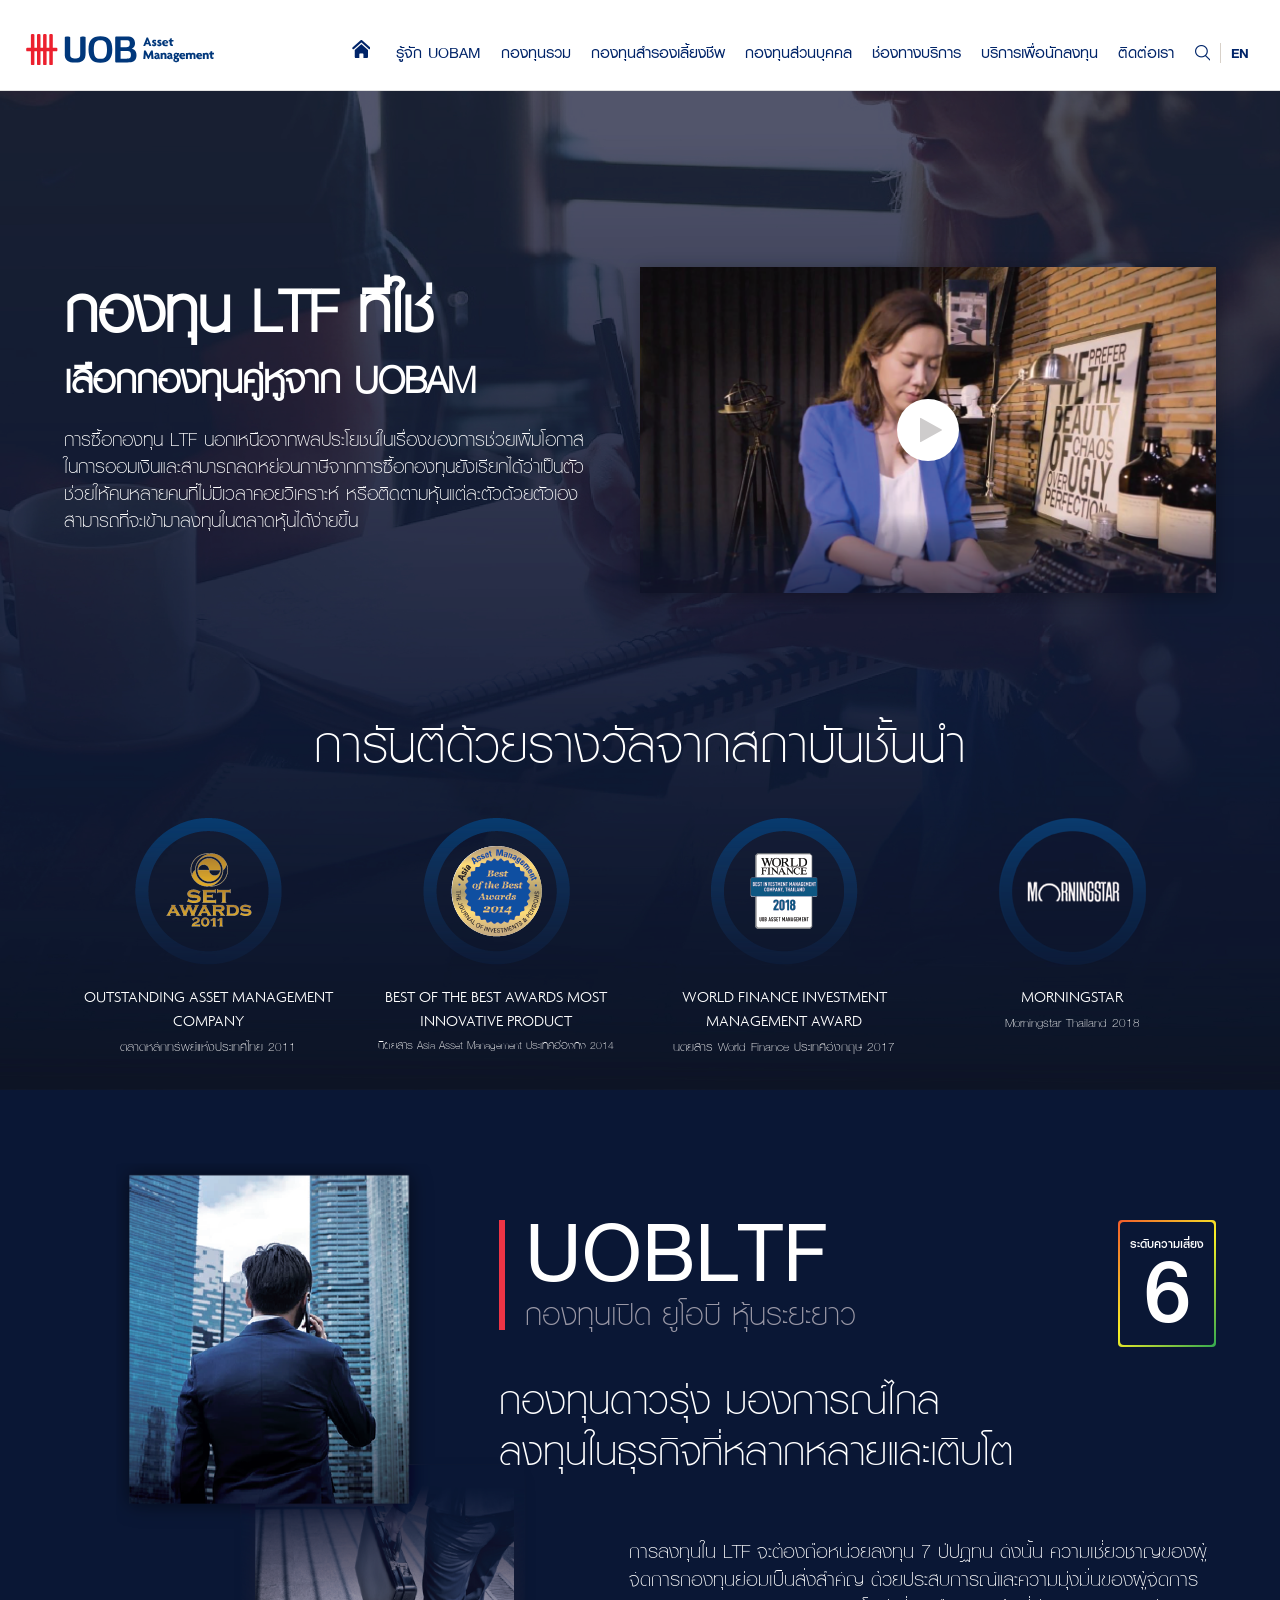
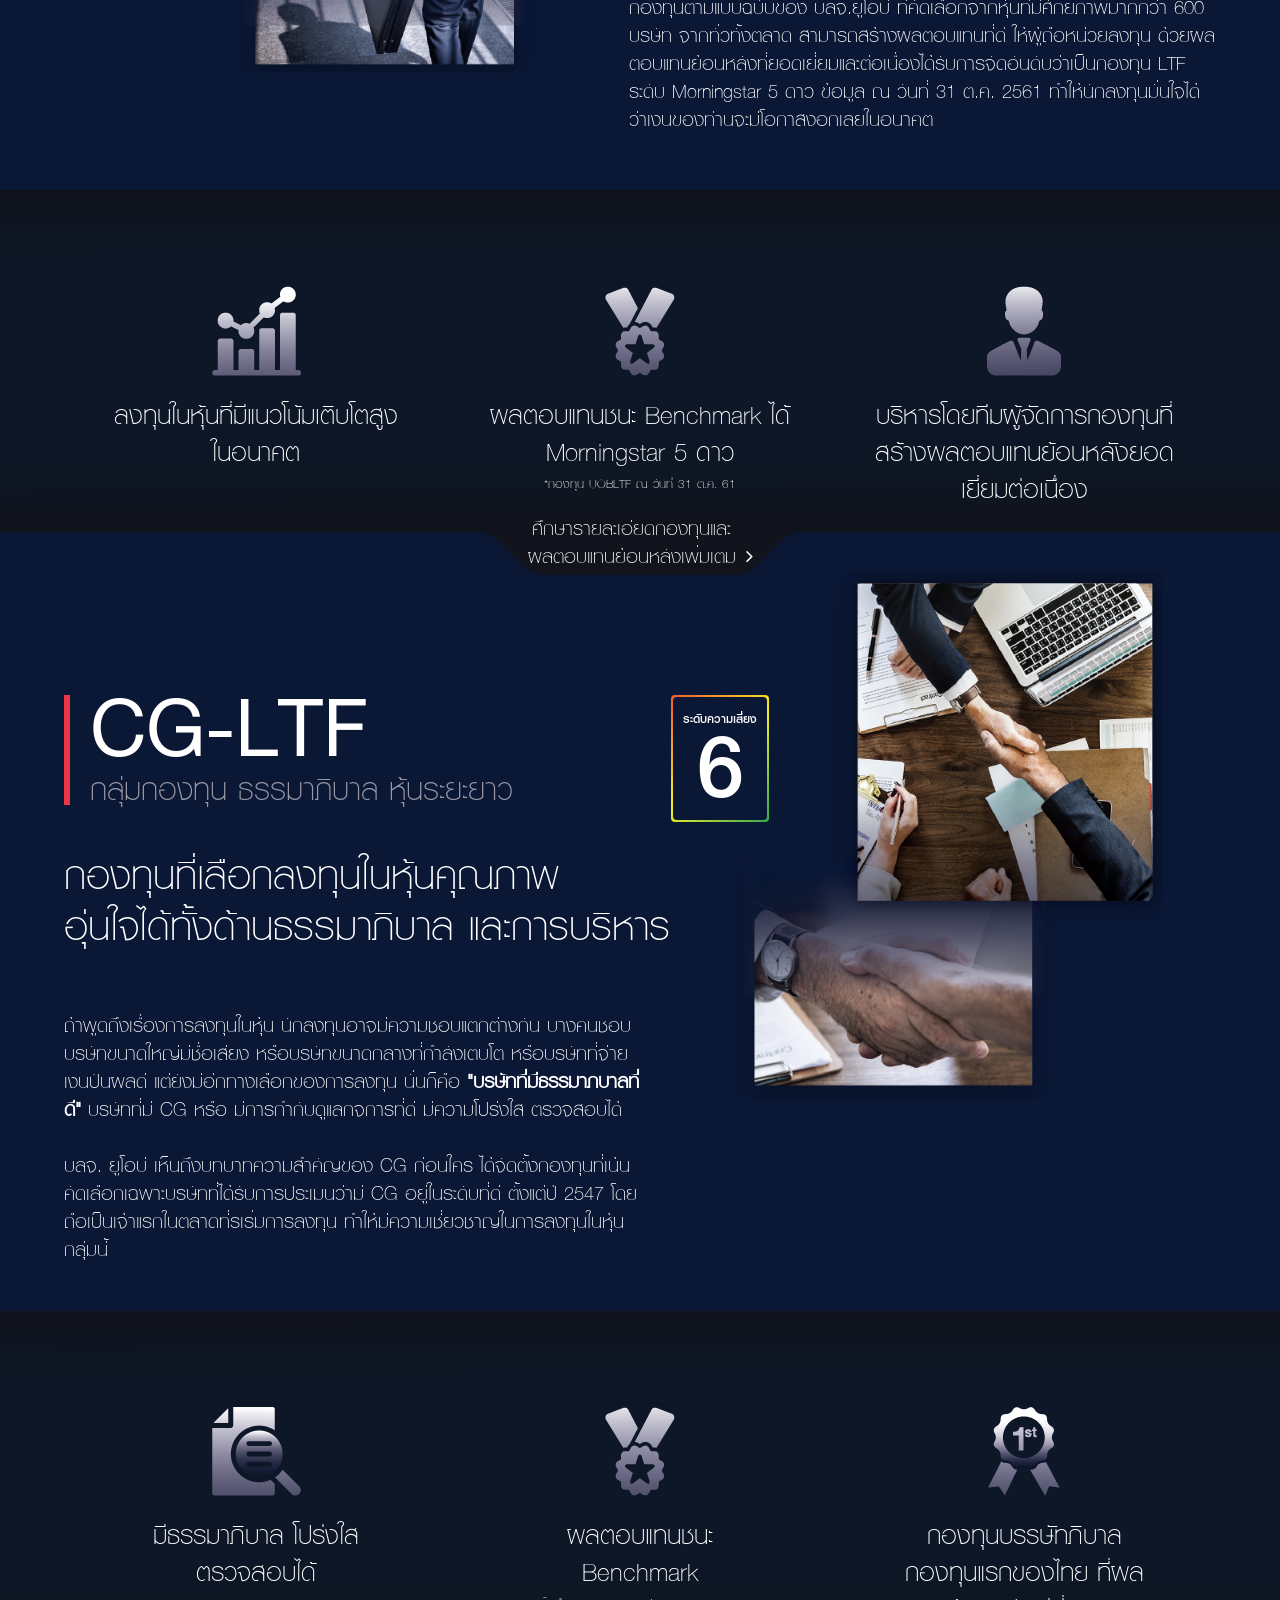
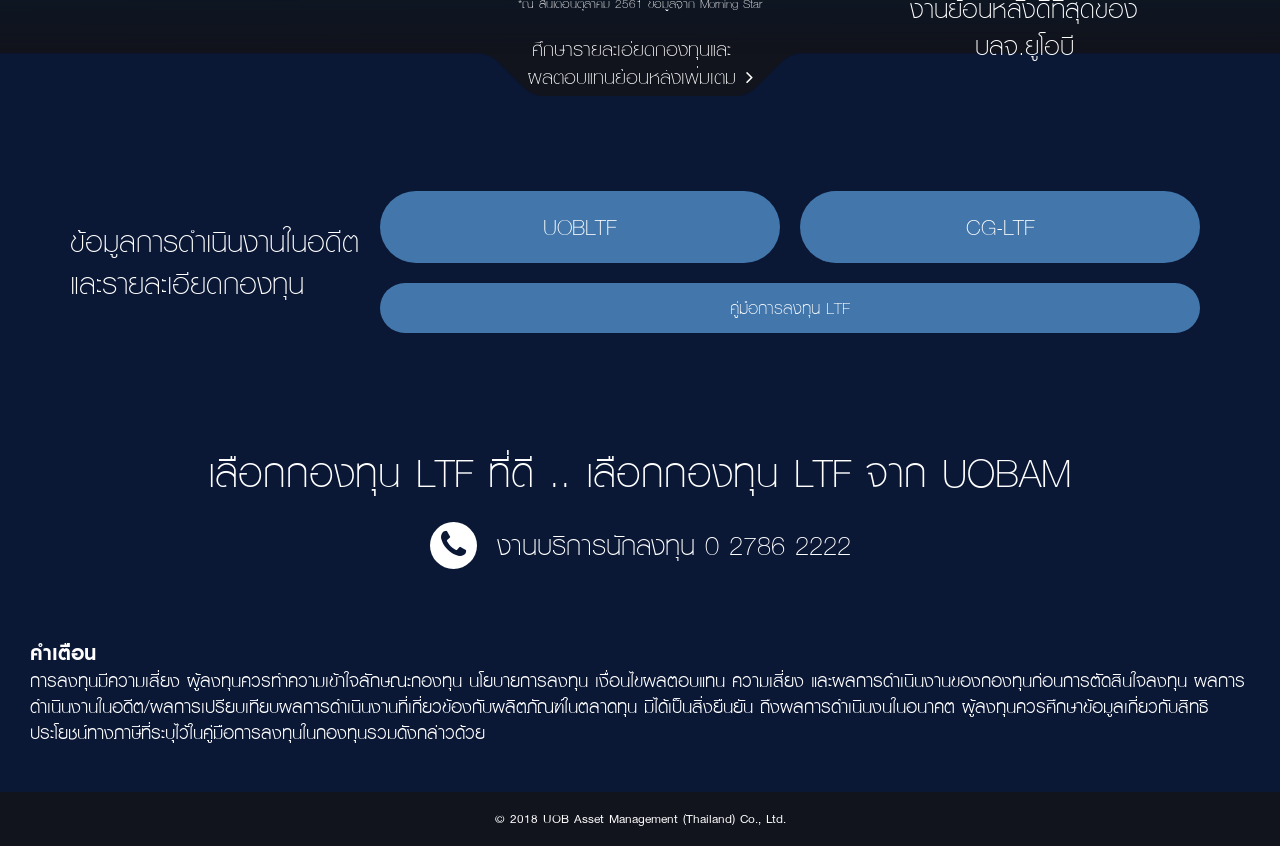
==== commit 85c316b3: "del section" ====
--- a/index.html
+++ b/index.html
@@ -32,7 +32,7 @@
 		<section id="section-4"></section>
 		<section id="section-5"></section>
 		<section id="section-6"></section>
-		<section id="section-7"></section>
+		<!-- <section id="section-7"></section> -->
 		<section id="section-8"></section>
 		<section id="section-9"></section>
 		<footer></footer>
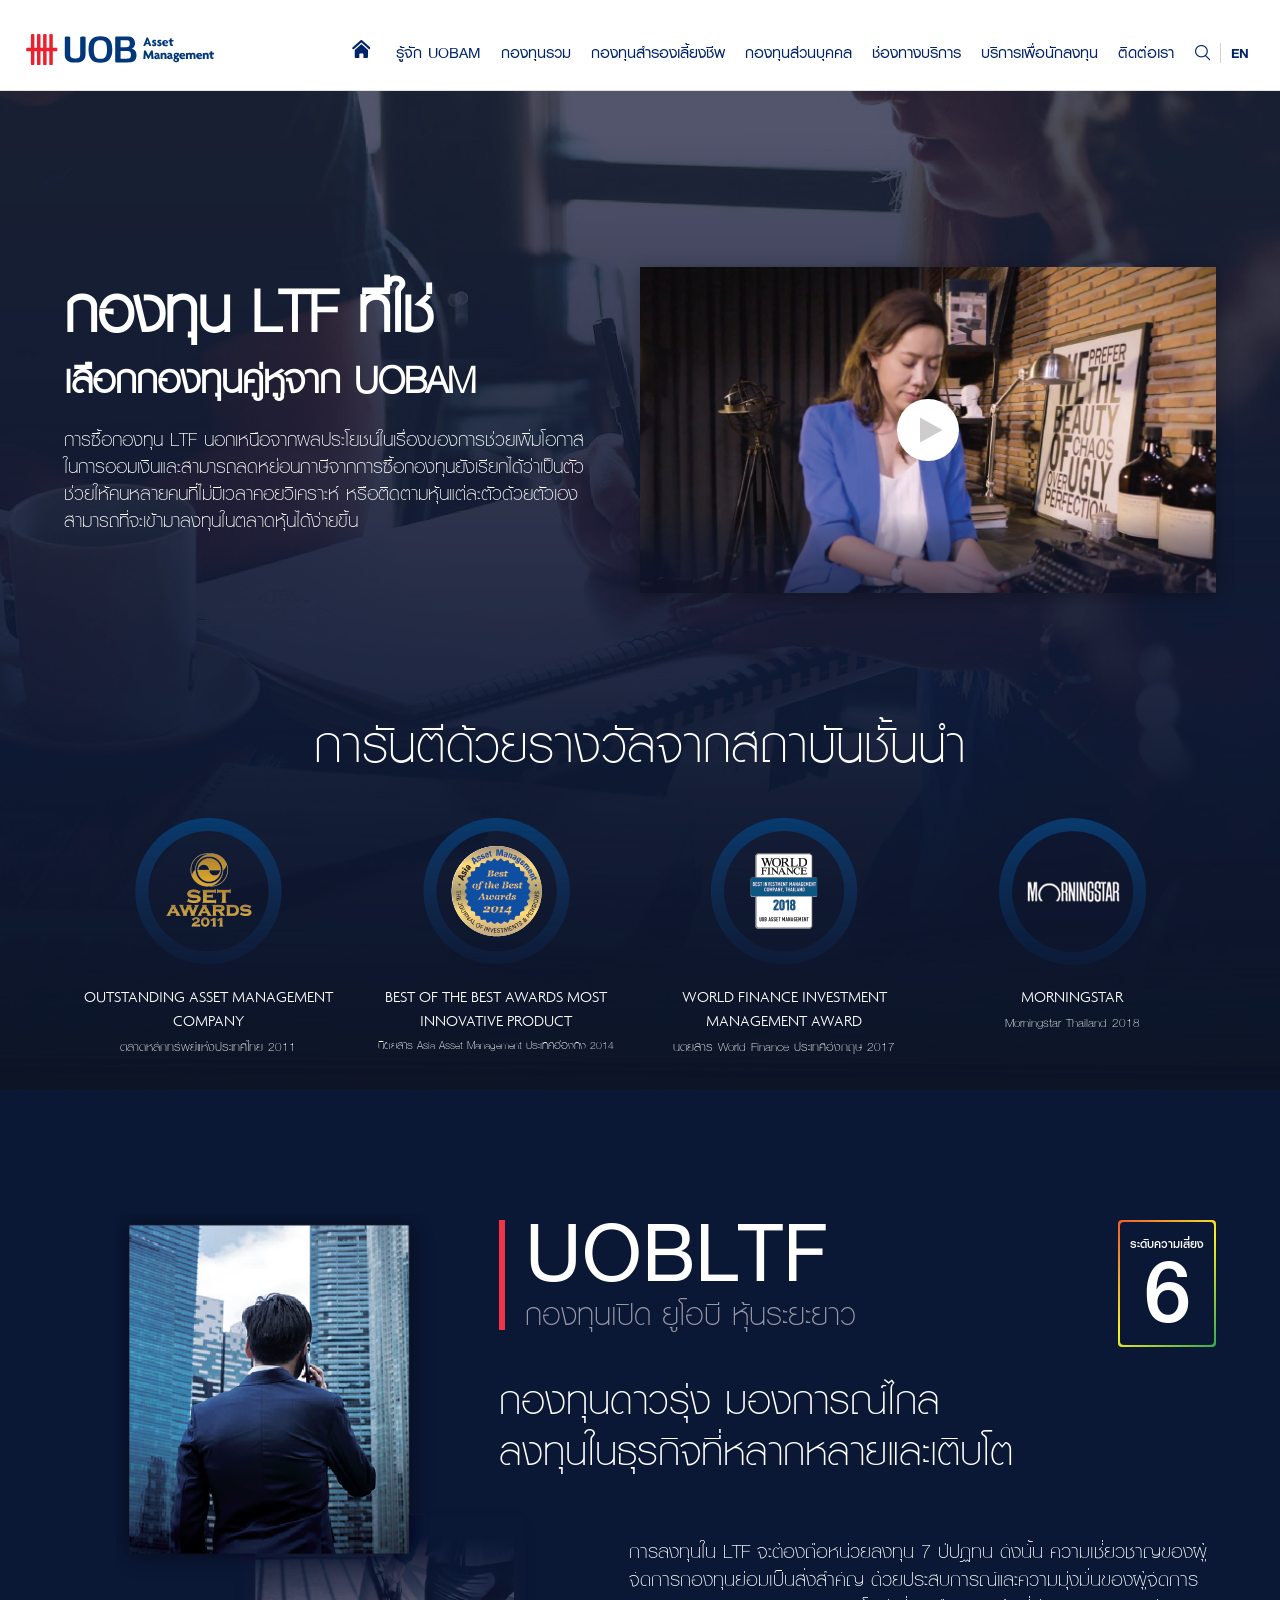
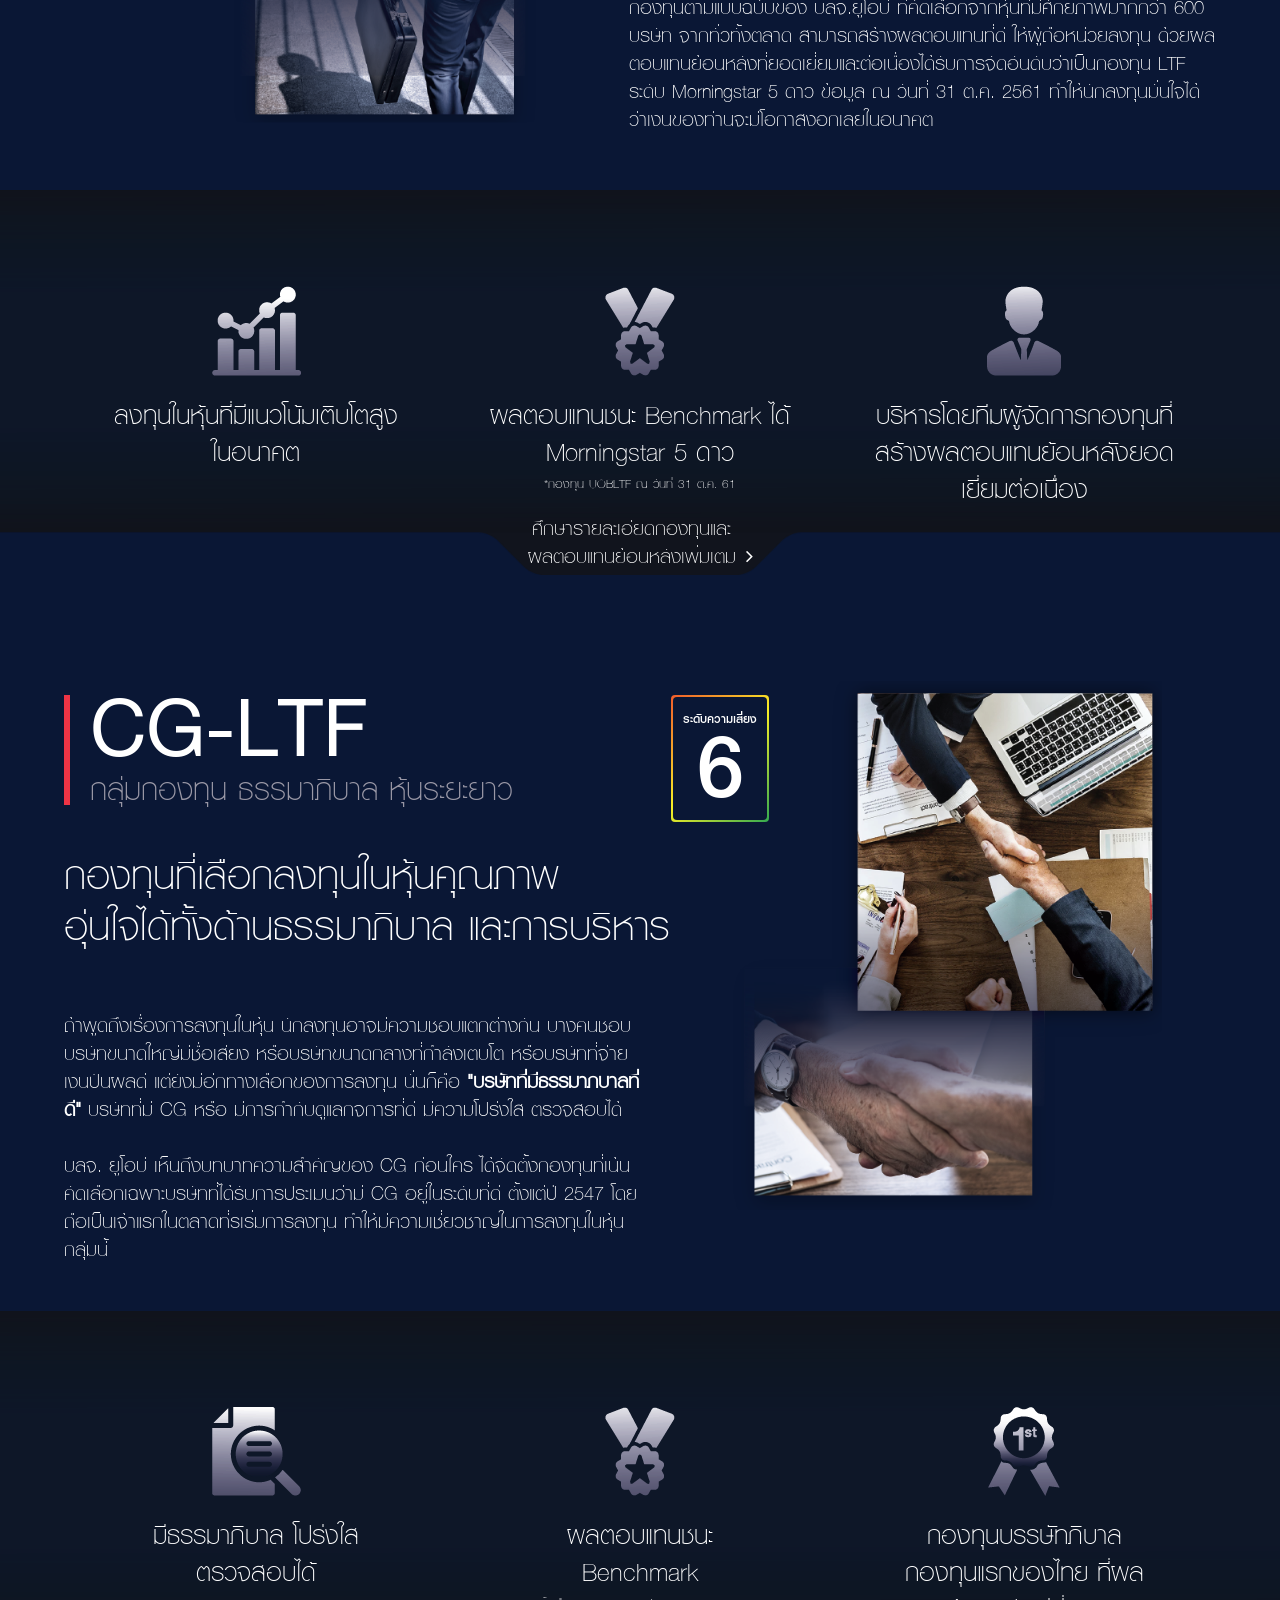
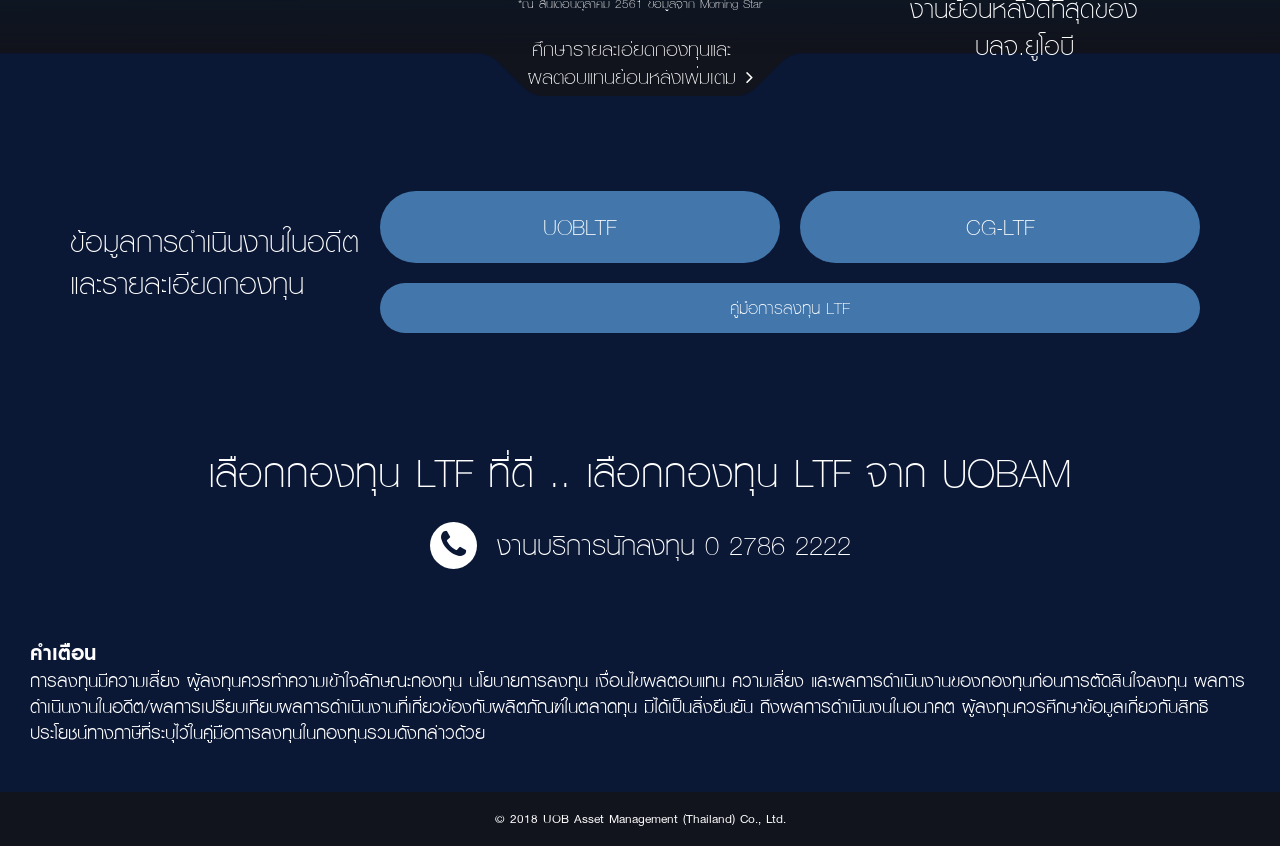
==== commit f6d0ec8c: "no-js" ====
--- a/index.html
+++ b/index.html
@@ -4,41 +4,1158 @@
 		<meta name="viewport" content="width=device-width, initial-scale=1.0" />
 		<meta http-equiv="X-UA-Compatible" content="ie=edge" />
 		<title>UOB Asset Management</title>
-		<link rel="stylesheet" type="text/css" href="/css/bulma.min.css" />
+		<link rel="stylesheet" type="text/css" href="./css/bulma.min.css" />
 		<link
 			rel="stylesheet"
 			type="text/css"
-			href="/fonts/font-awesome-4.7.0/css/font-awesome.min.css"
+			href="./fonts/font-awesome-4.7.0/css/font-awesome.min.css"
 		/>
-		<link rel="stylesheet" type="text/css" href="/css/animate.css" />
-		<link rel="stylesheet" type="text/css" href="/css/uobam.css" />
-		<link rel="stylesheet" type="text/css" href="/css/fonts.css" />
-		<link rel="stylesheet" type="text/css" href="/css/style.css" />
-		<script src="/js/jquery-3.3.1.min.js"></script>
-		<script src="/js/jquery.waypoints.min.js"></script>
-		<script src="/js/typed.min.js"></script>
-		<script src="/js/jquery.paroller.min.js"></script>
-		<!-- <script src="./js/jquery-uob.js"></script> -->
-		<!-- <script src="./js/uobam.js"></script> -->
+		<link rel="stylesheet" type="text/css" href="./css/animate.css" />
+		<link rel="stylesheet" type="text/css" href="./css/uobam.css" />
+		<link rel="stylesheet" type="text/css" href="./css/fonts.css" />
+		<link rel="stylesheet" type="text/css" href="./css/style.css" />
+		<script src="./js/jquery-3.3.1.min.js"></script>
+		<script src="./js/jquery.waypoints.min.js"></script>
+		<script src="./js/typed.min.js"></script>
+		<script src="./js/jquery.paroller.min.js"></script>
+		<script src="./js/jquery-uob.js"></script>
+		<script src="./js/uobam.js"></script>
 		<!-- Google Tag Manager -->
-		<script src="/js/gtm.js"></script>
+		<script src="./js/gtm.js"></script>
+
 		<!-- End Google Tag Manager -->
 	</head>
 	<body>
-		<header></header>
-		<section id="section-1"></section>
-		<section id="section-2"></section>
-		<section id="section-3"></section>
-		<section id="section-4"></section>
-		<section id="section-5"></section>
-		<section id="section-6"></section>
+		<!-- header -->
+		<header>
+			<div class="content-wrapper">
+				<div id="icon-nav" class="visible-xs">
+					<span></span> <span></span> <span></span>
+				</div>
+				<div class="menu-home-logo float-left">
+					<p class="site-title">
+						<a
+							href="https://www.uobam.co.th/th/home"
+							class="icon-core link-home"
+						>
+						</a>
+					</p>
+				</div>
+				<div class="menu-home-list float-right" style="">
+					<ul id="menu-header" class="desktop">
+						<li class="menu-header-list menu-home menu-select">
+							<a
+								href="https://www.uobam.co.th/th/home"
+								class="menu-header-list-link"
+								data-text="หน้าหลัก"
+							>
+								<span class="link-text">หน้าหลัก</span>
+							</a>
+						</li>
+						<li id="menu-why-us" class="menu-header-list has-sub-menu">
+							<a
+								href="javascript:void(0)"
+								class="menu-header-list-link no-link"
+								data-text="รู้จัก UOBAM"
+							>
+								<span class="link-text">รู้จัก UOBAM</span>
+							</a>
+							<ul
+								id="menu-why-child-level1"
+								class="menu-header-child-level1-panel"
+								data-height="242"
+							>
+								<li class="hide-mobile arrow-head-menu m1"><div></div></li>
+								<li class="menu-header-child-level1-list">
+									<a
+										href="https://www.uobam.co.th/th/about-us/company-profile"
+										class="menu-header-list-level1-link "
+										data-text="ข้อมูลบริษัท"
+									>
+										<span class="link-level1-text">ข้อมูลบริษัท</span>
+									</a>
+								</li>
+								<li class="menu-header-child-level1-list">
+									<a
+										href="https://www.uobam.co.th/th/about-us/vision-mission"
+										class="menu-header-list-level1-link"
+										data-text="วิสัยทัศน์ / พันธกิจ"
+									>
+										<span class="link-level1-text">วิสัยทัศน์ / พันธกิจ</span>
+									</a>
+								</li>
+								<li class="menu-header-child-level1-list">
+									<a
+										href="https://www.uobam.co.th/th/about-us/board-of-director"
+										class="menu-header-list-level1-link"
+										data-text="คณะกรรมการบริษัท"
+									>
+										<span class="link-level1-text">คณะกรรมการบริษัท</span>
+									</a>
+								</li>
+								<li class="menu-header-child-level1-list">
+									<a
+										href="https://www.uobam.co.th/th/about-us/management-team"
+										class="menu-header-list-level1-link"
+										data-text="ทีมผู้บริหาร"
+									>
+										<span class="link-level1-text">ทีมผู้บริหาร</span>
+									</a>
+								</li>
+								<li class="menu-header-child-level1-list">
+									<a
+										href="https://www.uobam.co.th/th/about-us/awards"
+										class="menu-header-list-level1-link"
+										data-text="รางวัลและความสำเร็จ"
+									>
+										<span class="link-level1-text">รางวัลและความสำเร็จ</span>
+									</a>
+								</li>
+								<li class="menu-header-child-level1-list">
+									<a
+										href="https://www.uobam.co.th/th/about-us/policy"
+										class="menu-header-list-level1-link"
+										data-text="นโยบาย"
+									>
+										<span class="link-level1-text">นโยบาย</span>
+									</a>
+								</li>
+							</ul>
+						</li>
+						<li id="menu-mutual-fund" class="menu-header-list has-sub-menu  ">
+							<a
+								href="javascript:void(0)"
+								class="menu-header-list-link no-link"
+								data-text="กองทุนรวม"
+							>
+								<span class="link-text">กองทุนรวม</span>
+							</a>
+							<ul
+								id="menu-mutual-fund-child-level1"
+								class="menu-header-child-level1-panel"
+								data-height="200"
+							>
+								<li class="hide-mobile arrow-head-menu m2"><div></div></li>
+								<li class="menu-header-child-level1-list">
+									<a
+										href="https://www.uobam.co.th/th/mutual-fund"
+										class="menu-header-list-level1-link"
+										data-text="กองทุนรวมคืออะไร"
+									>
+										<span class="link-level1-text">กองทุนรวมคืออะไร</span>
+									</a>
+								</li>
+								<li class="menu-header-child-level1-list has-child-level2">
+									<a
+										href="https://www.uobam.co.th/th/fund-type"
+										class="menu-header-list-level1-link"
+										data-text="ข้อมูลกองทุนรวม"
+									>
+										<span class="link-level1-text">ข้อมูลกองทุนรวม</span>
+									</a>
+									<ul
+										id="menu-mutual-fund-child-level2"
+										class="menu-header-child-level2-panel right"
+										data-height="320"
+									>
+										<li class="menu-header-child-level2-list">
+											<a
+												href="https://www.uobam.co.th/th/fund-type/8/money-market"
+												class="menu-header-list-level2-link"
+												data-text="กองทุนรวมตลาดเงิน"
+											>
+												<span class="link-level2-text">กองทุนรวมตลาดเงิน</span>
+											</a>
+										</li>
+
+										<li class="menu-header-child-level2-list">
+											<a
+												href="https://www.uobam.co.th/th/fund-type/1/fixed-income"
+												class="menu-header-list-level2-link"
+												data-text="กองทุนรวมตราสารหนี้"
+											>
+												<span class="link-level2-text"
+													>กองทุนรวมตราสารหนี้</span
+												>
+											</a>
+										</li>
+
+										<li class="menu-header-child-level2-list">
+											<a
+												href="https://www.uobam.co.th/th/fund-type/4/mixed"
+												class="menu-header-list-level2-link"
+												data-text="กองทุนรวมผสม"
+											>
+												<span class="link-level2-text">กองทุนรวมผสม</span>
+											</a>
+										</li>
+
+										<li class="menu-header-child-level2-list">
+											<a
+												href="https://www.uobam.co.th/th/fund-type/2/equity"
+												class="menu-header-list-level2-link"
+												data-text="กองทุนรวมหุ้น"
+											>
+												<span class="link-level2-text">กองทุนรวมหุ้น</span>
+											</a>
+										</li>
+										<li class="menu-header-child-level2-list">
+											<a
+												href="https://www.uobam.co.th/th/fund-type/5/long-term-equity"
+												class="menu-header-list-level2-link"
+												data-text="กองทุนรวมหุ้นระยะยาว"
+											>
+												<span class="link-level2-text"
+													>กองทุนรวมหุ้นระยะยาว</span
+												>
+											</a>
+										</li>
+										<li class="menu-header-child-level2-list">
+											<a
+												href="https://www.uobam.co.th/th/fund-type/6/retirement"
+												class="menu-header-list-level2-link"
+												data-text="กองทุนรวมเพื่อการเลี้ยงชีพ"
+											>
+												<span class="link-level2-text"
+													>กองทุนรวมเพื่อการเลี้ยงชีพ</span
+												>
+											</a>
+										</li>
+										<li class="menu-header-child-level2-list">
+											<a
+												href="https://www.uobam.co.th/th/fund-type/3/foreign-investment"
+												class="menu-header-list-level2-link"
+												data-text="กองทุนรวมต่างประเทศ"
+											>
+												<span class="link-level2-text"
+													>กองทุนรวมต่างประเทศ</span
+												>
+											</a>
+										</li>
+										<li class="menu-header-child-level2-list">
+											<a
+												href="https://www.uobam.co.th/th/fund-type/7/property"
+												class="menu-header-list-level2-link"
+												data-text="กองทุนรวมอสังหาฯ"
+											>
+												<span class="link-level2-text"
+													>กองทุนรวมอสังหาริมทรัพย์</span
+												>
+											</a>
+										</li>
+									</ul>
+								</li>
+								<li class="menu-header-child-level1-list has-child-level2">
+									<a
+										class="menu-header-list-level1-link"
+										data-text="มูลค่าหน่วยลงทุน"
+									>
+										<span class="link-level1-text">มูลค่าหน่วยลงทุน</span>
+									</a>
+									<ul
+										id="menu-nav-child-level2"
+										class="menu-header-child-level2-panel right"
+										data-height="80"
+									>
+										<li class="menu-header-child-level2-list">
+											<a
+												href="https://www.uobam.co.th/th/price/list"
+												class="menu-header-list-level2-link"
+												data-text="มูลค่าหน่วยลงทุน"
+											>
+												<span class="link-level2-text">มูลค่าหน่วยลงทุน</span>
+											</a>
+										</li>
+										<li class="menu-header-child-level2-list">
+											<a
+												href="https://www.uobam.co.th/th/price/previous"
+												class="menu-header-list-level2-link"
+												data-text="มูลค่าหน่วยลงทุนย้อนหลัง"
+											>
+												<span class="link-level2-text"
+													>มูลค่าหน่วยลงทุนย้อนหลัง</span
+												>
+											</a>
+										</li>
+									</ul>
+								</li>
+								<li class="menu-header-child-level1-list">
+									<a
+										href="https://www.uobam.co.th/th/mutual-fund/performance"
+										class="menu-header-list-level1-link"
+										data-text="ผลการดำเนินงาน"
+									>
+										<span class="link-level1-text">ผลการดำเนินงาน</span>
+									</a>
+								</li>
+								<li class="menu-header-child-level1-list has-child-level2">
+									<a
+										href="javascript:void(0)"
+										class="menu-header-list-level1-link"
+										data-text="สิทธิประโยชน์ทางภาษี"
+									>
+										<span class="link-level1-text">สิทธิประโยชน์ทางภาษี</span>
+									</a>
+									<ul
+										id="menu-tax-child-level2"
+										class="menu-header-child-level2-panel right"
+										data-height="80"
+									>
+										<li class="menu-header-child-level2-list">
+											<a
+												href="https://www.uobam.co.th/th/tax-benefit/ltf"
+												class="menu-header-list-level2-link"
+												data-text="กองทุนรวมหุ้นระยะยาว"
+											>
+												<span class="link-level2-text"
+													>กองทุนรวมหุ้นระยะยาว</span
+												>
+											</a>
+										</li>
+										<li class="menu-header-child-level2-list">
+											<a
+												href="https://www.uobam.co.th/th/tax-benefit/rmf"
+												class="menu-header-list-level2-link"
+												data-text="กองทุนรวมเพื่อการเลี้ยงชีพ"
+											>
+												<span class="link-level2-text"
+													>กองทุนรวมเพื่อการเลี้ยงชีพ</span
+												>
+											</a>
+										</li>
+									</ul>
+								</li>
+							</ul>
+						</li>
+						<li id="menu-provident-fund" class="menu-header-list has-sub-menu ">
+							<a
+								href="https://www.uobam.co.th/th/provident-fund"
+								class="menu-header-list-link"
+								data-text="กองทุนสำรองเลี้ยงชีพ"
+							>
+								<span class="link-text">กองทุนสำรองเลี้ยงชีพ</span>
+							</a>
+							<ul
+								id="menu-why-child-level1"
+								class="menu-header-child-level1-panel"
+								data-height="320"
+							>
+								<li class="hide-mobile arrow-head-menu m1"><div></div></li>
+								<li class="menu-header-child-level1-list">
+									<a
+										href="https://www.uobam.co.th/th/provident-fund/1"
+										class="menu-header-list-level1-link "
+										data-text="ความรู้เบื้องต้น"
+									>
+										<span class="link-level1-text">ความรู้เบื้องต้น</span>
+									</a>
+								</li>
+								<li class="menu-header-child-level1-list">
+									<a
+										href="https://www.uobam.co.th/th/provident-fund/3"
+										class="menu-header-list-level1-link"
+										data-text="การให้บริการ"
+									>
+										<span class="link-level1-text">การให้บริการ</span>
+									</a>
+								</li>
+								<li class="menu-header-child-level1-list">
+									<a
+										href="https://www.uobam.co.th/th/provident-fund/2"
+										class="menu-header-list-level1-link"
+										data-text="ข้อมูลผลิตภัณฑ์"
+									>
+										<span class="link-level1-text">ข้อมูลผลิตภัณฑ์</span>
+									</a>
+								</li>
+								<li class="menu-header-child-level1-list">
+									<a
+										href="https://www.uobam.co.th/th/provident-fund/4"
+										class="menu-header-list-level1-link"
+										data-text="จุดเด่น บลจ. ยูโอบี"
+									>
+										<span class="link-level1-text">จุดเด่น บลจ. ยูโอบี</span>
+									</a>
+								</li>
+								<li class="menu-header-child-level1-list">
+									<a
+										href="https://www.uobam.co.th/th/provident-fund/6"
+										class="menu-header-list-level1-link"
+										data-text="แบบประเมินความเสี่ยง"
+									>
+										<span class="link-level1-text">แบบประเมินความเสี่ยง</span>
+									</a>
+								</li>
+								<li class="menu-header-child-level1-list">
+									<a
+										href="https://www.uobam.co.th/th/provident-fund/5"
+										class="menu-header-list-level1-link"
+										data-text="ดาวน์โหลดแบบฟอร์ม"
+									>
+										<span class="link-level1-text">ดาวน์โหลดแบบฟอร์ม</span>
+									</a>
+								</li>
+								<li class="menu-header-child-level1-list">
+									<a
+										href="http://www.set.or.th/educationhttps://www.uobam.co.th/th/online_classroom/tool.html"
+										target="_blank"
+										class="menu-header-list-level1-link"
+										data-text="โปรแกรมคำนวณ"
+									>
+										<span class="link-level1-text">โปรแกรมคำนวณ</span>
+									</a>
+								</li>
+								<li class="menu-header-child-level1-list">
+									<a
+										href="https://www.uobam.co.th/th/provident-fund/8"
+										class="menu-header-list-level1-link"
+										data-text="ติดต่อ"
+									>
+										<span class="link-level1-text">ติดต่อ</span>
+									</a>
+								</li>
+							</ul>
+						</li>
+						<li id="menu-private-fund" class="menu-header-list ">
+							<a
+								href="https://www.uobam.co.th/th/private-fund"
+								class="menu-header-list-link"
+								data-text="กองทุนส่วนบุคคล"
+							>
+								<span class="link-text">กองทุนส่วนบุคคล</span>
+							</a>
+						</li>
+						<li id="menu-channel" class="menu-header-list has-sub-menu ">
+							<a
+								href="javascript:void(0);"
+								class="menu-header-list-link no-link"
+								data-text="ช่องทางบริการ"
+							>
+								<span class="link-text">ช่องทางบริการ</span>
+							</a>
+							<ul
+								id="menu-channel-fund-child-level1"
+								class="menu-header-child-level1-panel show-left-menu"
+								data-height="200"
+							>
+								<li class="hide-mobile arrow-head-menu m3"><div></div></li>
+								<li class="menu-header-child-level1-list">
+									<a
+										href="https://www.uobam.co.th/th/Channel/OpenAccount"
+										class="menu-header-list-level1-link"
+										data-text="เปิดบัญชีกองทุนรวม"
+									>
+										<span class="link-level1-text">เปิดบัญชีกองทุนรวม</span>
+									</a>
+								</li>
+								<li class="menu-header-child-level1-list">
+									<a
+										href="https://www.uobam.co.th/th/Channel/OnlineService"
+										class="menu-header-list-level1-link"
+										data-text="บริการออนไลน์"
+									>
+										<span class="link-level1-text">บริการออนไลน์</span>
+									</a>
+								</li>
+
+								<li class="menu-header-child-level1-list">
+									<a
+										href="https://www.uobam.co.th/th/Channel/SellingAgent"
+										class="menu-header-list-level1-link"
+										data-text="ผู้สนับสนุนการขายหรือรับซื้อคืนหน่วยลงทุน"
+									>
+										<span class="link-level1-text"
+											>ผู้สนับสนุนการขายหรือรับซื้อคืนหน่วยลงทุน</span
+										>
+									</a>
+								</li>
+								<li class="menu-header-child-level1-list">
+									<a
+										href="https://www.uobam.co.th/th/Channel/PortfolioRecommend"
+										class="menu-header-list-level1-link"
+										data-text="จัดพอร์ตการลงทุน"
+									>
+										<span class="link-level1-text">จัดพอร์ตการลงทุน</span>
+									</a>
+								</li>
+							</ul>
+						</li>
+						<li id="menu-service" class="menu-header-list has-sub-menu">
+							<a
+								href="javascript:void(0);"
+								class="menu-header-list-link no-link"
+								data-text="บริการเพื่อนักลงทุน"
+							>
+								<span class="link-text">บริการเพื่อนักลงทุน</span>
+							</a>
+							<ul
+								id="menu-channel-fund-child-level1"
+								class="menu-header-child-level1-panel"
+								data-height="160"
+							>
+								<li class="hide-mobile arrow-head-menu m3"><div></div></li>
+								<li class="menu-header-child-level1-list">
+									<a
+										href="https://www.uobam.co.th/th/download"
+										class="menu-header-list-level1-link"
+									>
+										<span class="link-level1-text">แบบฟอร์ม</span>
+									</a>
+								</li>
+								<li class="menu-header-child-level1-list">
+									<a
+										href="https://www.uobam.co.th/th/service/fif-calendar"
+										class="menu-header-list-level1-link"
+									>
+										<span class="link-level1-text">ปฏิทินซื้อขายกองทุน</span>
+									</a>
+								</li>
+								<li class="menu-header-child-level1-list">
+									<a
+										href="https://www.uobam.co.th/th/suitability"
+										class="menu-header-list-level1-link"
+									>
+										<span class="link-level1-text"
+											>ประเมินความเสี่ยงผู้ลงทุน</span
+										>
+									</a>
+								</li>
+								<li class="menu-header-child-level1-list">
+									<a
+										href="https://www.uobam.co.th/th/tax-calculation"
+										class="menu-header-list-level1-link"
+									>
+										<span class="link-level1-text">คำนวณภาษี</span>
+									</a>
+								</li>
+							</ul>
+						</li>
+						<li id="menu-contact-us" class="menu-header-list has-sub-menu">
+							<a
+								href="javascript:void(0)"
+								class="menu-header-list-link no-link"
+								data-text="ติดต่อเรา"
+							>
+								<span class="link-text">ติดต่อเรา</span>
+							</a>
+							<ul
+								id="menu-contact-child-level1"
+								class="menu-header-child-level1-panel"
+								data-height="80"
+							>
+								<li class="hide-mobile arrow-head-menu m1"><div></div></li>
+								<li class="menu-header-child-level1-list">
+									<a
+										href="https://www.uobam.co.th/th/contact"
+										class="menu-header-list-level1-link"
+										data-text="ติดต่อเรา"
+									>
+										<span class="link-level1-text">ติดต่อเรา</span>
+									</a>
+								</li>
+								<li class="menu-header-child-level1-list">
+									<a
+										href="https://www.uobam.co.th/th/career"
+										class="menu-header-list-level1-link"
+										data-text="ร่วมงานกับเรา"
+									>
+										<span class="link-level1-text">ร่วมงานกับเรา</span>
+									</a>
+								</li>
+							</ul>
+						</li>
+						<li
+							id="menu-online-service"
+							class="menu-header-list has-sub-menu visible-xs"
+						>
+							<a
+								href="javascript:void(0)"
+								class="menu-header-list-link"
+								data-text="บริการออนไลน์"
+							>
+								<span class="link-text">บริการออนไลน์</span>
+							</a>
+							<ul
+								id="menu-online-service-child-level1"
+								class="menu-header-child-level1-panel"
+								data-height="120"
+							>
+								<li class="hide-mobile arrow-head-menu"><div></div></li>
+								<li class="menu-header-child-level1-list">
+									<a
+										href="https://echannel.uobam.co.th/fundcyber"
+										class="menu-header-list-level1-link"
+										data-text="กองทุนรวม"
+									>
+										<span class="link-level1-text">กองทุนรวม</span>
+									</a>
+								</li>
+								<li class="menu-header-child-level1-list">
+									<a
+										href="https://echannel.uobam.co.th/provident"
+										class="menu-header-list-level1-link"
+										data-text="กองทุนสำรองเลี้ยงชีพ"
+									>
+										<span class="link-level1-text">กองทุนสำรองเลี้ยงชีพ</span>
+									</a>
+								</li>
+								<li class="menu-header-child-level1-list">
+									<a
+										href="https://online.uobam.co.th/private"
+										class="menu-header-list-level1-link"
+										data-text="กองทุนส่วนบุคคล"
+									>
+										<span class="link-level1-text">กองทุนส่วนบุคคล</span>
+									</a>
+								</li>
+							</ul>
+						</li>
+						<li class="menu-header-list visible-xs">
+							<a
+								href="http://www.uobam.co.th/ad/QISQ22016.mp4"
+								class="menu-header-list-link"
+								data-text="QUARTERLY STRATEGY"
+							>
+								<span class="link-text">กลยุทธ์การลงทุนรายไตรมาส</span>
+							</a>
+						</li>
+
+						<li class="menu-header-list visible-xs">
+							<a
+								href="https://www.uobam.co.th/th/annualreport/1"
+								class="menu-header-list-link"
+								data-text="ANNUAL REPORT"
+							>
+								<span class="link-text">รายงานประจำปี</span>
+							</a>
+						</li>
+						<li class="menu-header-list visible-xs">
+							<a
+								href="https://www.uobam.co.th/th/research"
+								class="menu-header-list-link"
+								data-text="RESEARCH"
+							>
+								<span class="link-text">บทวิเคราะห์</span>
+							</a>
+						</li>
+						<li class="menu-header-list visible-xs">
+							<a
+								href="https://www.uobam.co.th/th/announcement"
+								class="menu-header-list-link"
+								data-text="ANNOUNCEMENT"
+							>
+								<span class="link-text">ประกาศเพื่อนักลงทุน</span>
+							</a>
+						</li>
+						<li class="menu-header-list visible-xs">
+							<a
+								href="https://www.uobam.co.th/th/activities"
+								class="menu-header-list-link"
+								data-text="ACTIVITY"
+							>
+								<span class="link-text">กิจกรรม</span>
+							</a>
+						</li>
+						<li class="menu-header-list visible-xs">
+							<a
+								href="https://www.uobam.co.th/th/publication"
+								class="menu-header-list-link"
+								data-text="UPCOMING"
+							>
+								<span class="link-text">ข่าวประชาสัมพันธ์</span>
+							</a>
+						</li>
+						<li class="menu-header-list visible-xs">
+							<a
+								href="https://www.uobam.co.th/th/report"
+								class="menu-header-list-link"
+								data-text="REPORT"
+							>
+								<span class="link-text">รายงาน</span>
+							</a>
+						</li>
+
+						<li
+							id="menu-search-lang"
+							class="menu-header-list menu-header-search-lang"
+						>
+							<span class="box-search-lang">
+								<span id="box-search" class="icon-core box-search "
+									><span id="form-search-panel">
+										<form
+											method="post"
+											action="https://www.uobam.co.th/th/search"
+										>
+											<input
+												name="__RequestVerificationToken"
+												type="hidden"
+												value="NpFXPKSwdLhdfxChl8I_9Uc7CdMbmddV384n34CwZ85U8sTHq9gTsHhaME-1dg_1HmFcEqPSbcy2Ej1VN0S7HeRBE0LnXAGAKtzRDzf0N0E1"
+											/>
+											<label
+												class="label-placeholder"
+												for=""
+												style="display: block; position: absolute; padding-left: 12px; padding-top: 8px;"
+												>พิมพ์คำที่ต้องการค้นหา</label
+											><input
+												type="text"
+												id="search-header"
+												name="q"
+												class="f_b"
+												placeholder=""
+												autocomplete="off"
+											/>
+											<button type="submit" id="icon-search-submit"></button>
+										</form>
+										<span id="icon-search-close">
+											<span class="close-left"></span>
+											<span class="close-right"></span>
+										</span>
+										<aside id="suggest-box">
+											<section id="suggest-box-inner">
+												<h3 id="suggest-title" class="f_med">
+													คำค้นหาแนะนำสำหรับคุณ
+												</h3>
+												<ul id="suggest-list-panel"></ul>
+											</section>
+										</aside> </span
+								></span>
+								<span class="box-line"></span>
+
+								<a
+									href="https://www.uobam.co.th/en/home"
+									class="box-lang f_b f_thai"
+									>EN</a
+								>
+							</span>
+						</li>
+					</ul>
+				</div>
+			</div>
+		</header>
+		<!-- enf of header -->
+
+		<!-- section-1 -->
+		<div id="section-1">
+			<div class="bg">
+				<div class="bg-overlay"></div>
+				<div class="container">
+					<div class="welcome-wrapper">
+						<div class="welcome">
+							<div class="left">
+								<div class="text">
+									<h1 class="animated fadeInDown">กองทุน LTF ที่ใช่</h1>
+									<h2 class="animated fadeInDown">เลือกกองทุนคู่หูจาก UOBAM</h2>
+									<p class="animated fadeInDown">
+										การซื้อกองทุน LTF
+										นอกเหนือจากผลประโยชน์ในเรื่องของการช่วยเพิ่มโอกาสในการออมเงินและสามารถลดหย่อนภาษีจากการซื้อกองทุนยังเรียกได้ว่าเป็นตัวช่วยให้คนหลายคนที่ไม่มีเวลาคอยวิเคราะห์
+										หรือติดตามหุ้นแต่ละตัวด้วยตัวเอง
+										สามารถที่จะเข้ามาลงทุนในตลาดหุ้นได้ง่ายขึ้น
+									</p>
+								</div>
+							</div>
+							<div class="right animated fadeInLeft">
+								<div class="img open-video">
+									<img
+										src="./images/assets/video_shadow-crop.png"
+										alt="video"
+									/>
+									<div class="play">
+										<i class="fa fa-play" aria-hidden="true"></i>
+									</div>
+								</div>
+							</div>
+						</div>
+					</div>
+					<div class="prize">
+						<h2>การันตีด้วยรางวัลจากสถาบันชั้นนำ</h2>
+						<div class="prize-list">
+							<div class="prize-box">
+								<div class="img">
+									<img src="./images/assets/Asset 14.png" alt="prize" />
+								</div>
+								<div class="text">
+									<div class="name">OUTSTANDING ASSET MANAGEMENT COMPANY</div>
+									<div class="detail">ตลาดหลักทรัพย์แห่งประเทศไทย 2011</div>
+								</div>
+							</div>
+							<div class="prize-box">
+								<div class="img">
+									<img src="./images/assets/Asset 12.png" alt="prize" />
+								</div>
+								<div class="text">
+									<div class="name">
+										BEST OF THE BEST AWARDS MOST INNOVATIVE PRODUCT
+									</div>
+									<div class="detail small">
+										นิตยสาร Asia Asset Management ประเทศฮ่องกง 2014
+									</div>
+								</div>
+							</div>
+							<div class="prize-box">
+								<div class="img">
+									<img src="./images/assets/Asset 13.png" alt="prize" />
+								</div>
+								<div class="text">
+									<div class="name">
+										WORLD FINANCE INVESTMENT MANAGEMENT AWARD
+									</div>
+									<div class="detail">
+										นิตยสาร World Finance ประเทศอังกฤษ 2017
+									</div>
+								</div>
+							</div>
+							<div class="prize-box">
+								<div class="img">
+									<img src="./images/assets/Asset 11.png" alt="prize" />
+								</div>
+								<div class="text">
+									<div class="name">MORNINGSTAR</div>
+									<div class="detail">Morningstar Thailand 2018</div>
+								</div>
+							</div>
+						</div>
+					</div>
+				</div>
+			</div>
+
+			<div id="myModal" class="modal">
+				<div class="modal-content">
+					<span class="close">&times;</span>
+					<iframe
+						width="640"
+						height="480"
+						src="https://www.youtube.com/embed/Bhg45PNtsVs"
+						frameborder="0"
+						allowfullscreen=""
+					>
+					</iframe>
+				</div>
+			</div>
+			<script src="./js/modal.js"></script>
+		</div>
+		<!-- end of section-1 -->
+
+		<!-- section-2 -->
+		<section id="section-2">
+			<div class="bg">
+				<div class="container">
+					<div
+						class="my-paroller desktop"
+						data-paroller-factor="-0.1"
+						data-paroller-type="foreground"
+						data-paroller-direction="vertical"
+					>
+						<img
+							src="./images/assets/Asset 15-crop.png"
+							alt="uobam"
+							class="animated-fadeIn"
+						/>
+					</div>
+					<img
+						src="./images/assets/Asset 15-crop.png"
+						alt="uobam"
+						class="animated-fadeIn mobile"
+					/>
+					<div class="right">
+						<div class="leftover">
+							<div class="top">
+								<div class="title animated-fadeInLeft">
+									<div class="line"></div>
+									<div class="text">
+										<h2>UOBLTF</h2>
+										<p>กองทุนเปิด ยูโอบี หุ้นระยะยาว</p>
+									</div>
+								</div>
+								<div class="uob-risk animated-fadeIn">
+									<div class="risk-inner">
+										<p>ระดับความเสี่ยง</p>
+										<h2>6</h2>
+									</div>
+								</div>
+							</div>
+
+							<div class="bottom animated-fadeInLeft">
+								<p>กองทุนดาวรุ่ง มองการณ์ไกล</p>
+								<p>ลงทุนในธุรกิจที่หลากหลายและเติบโต</p>
+							</div>
+						</div>
+
+						<div class="detail animated-fadeInLeft">
+							การลงทุนใน LTF จะต้องถือหน่วยลงทุน 7 ปีปฏิทิน ดังนั้น
+							ความเชี่ยวชาญของผู้จัดการกองทุนย่อมเป็นสิ่งสำคัญ
+							ด้วยประสบการณ์และความมุ่งมั่นของผู้จัดการกองทุนตามแบบฉบับของ
+							บลจ.ยูโอบี ที่คัดเลือกจากหุ้นที่มีศักยภาพมากกว่า 600 บริษัท
+							จากทั่วทั้งตลาด สามารถสร้างผลตอบแทนที่ดี ให้ผู้ถือหน่วยลงทุน
+							ด้วยผลตอบแทนย้อนหลังที่ยอดเยี่ยมและต่อเนื่องได้รับการจัดอันดับว่าเป็นกองทุน
+							LTF ระดับ Morningstar 5 ดาว ข้อมูล ณ วันที่ 31 ต.ค. 2561
+							ทำให้นักลงทุนมั่นใจได้ว่าเงินของท่านจะมีโอกาสงอกเลยในอนาคต
+						</div>
+					</div>
+				</div>
+			</div>
+			<script src="./js/parallax.js"></script>
+		</section>
+		<!-- end of section-2 -->
+
+		<!-- section-3 -->
+		<section id="section-3">
+			<div class="bg">
+				<img
+					src="./images/assets/Asset 23-crop.png"
+					alt="uobam"
+					class="background-img"
+				/>
+				<div class="wrapper">
+					<div class="container">
+						<div class="detail-list">
+							<div class="detail-box">
+								<div class="img">
+									<img src="./images/assets/Asset 24.png" alt="prize" />
+								</div>
+								<div class="text">
+									<div class="name">
+										ลงทุนในหุ้นที่มีแนวโน้มเติบโตสูงในอนาคต
+									</div>
+								</div>
+							</div>
+							<div class="detail-box">
+								<div class="img">
+									<img src="./images/assets/Asset 25.png" alt="prize" />
+								</div>
+								<div class="text">
+									<div class="name">
+										ผลตอบแทนชนะ Benchmark ได้ Morningstar 5 ดาว
+									</div>
+									<div class="detail">*กองทุน UOBLTF ณ วันที่ 31 ต.ค. 61</div>
+								</div>
+							</div>
+							<div class="detail-box">
+								<div class="img">
+									<img src="./images/assets/Asset 26.png" alt="prize" />
+								</div>
+								<div class="text">
+									<div class="name">
+										บริหารโดยทีมผู้จัดการกองทุนที่สร้างผลตอบแทนย้อนหลังยอดเยี่ยมต่อเนื่อง
+									</div>
+								</div>
+							</div>
+						</div>
+					</div>
+					<a
+						class="more"
+						href="https://www.uobam.co.th/th/mutual-fund/00052/UOBLTF"
+					>
+						ศึกษารายละเอียดกองทุนและ<br />
+						ผลตอบแทนย้อนหลังเพิ่มเติม
+						<i class="fa fa-angle-right" aria-hidden="true"></i>
+					</a>
+				</div>
+			</div>
+		</section>
+		<!-- end of section-3 -->
+
+		<!-- section-4 -->
+		<section id="section-4">
+			<div class="bg">
+				<div class="container">
+					<div class="left">
+						<div class="rightover">
+							<div class="top">
+								<div class="title animated-fadeInRight">
+									<div class="line"></div>
+									<div class="text">
+										<h2>CG-LTF</h2>
+										<p>กลุ่มกองทุน ธรรมาภิบาล หุ้นระยะยาว</p>
+									</div>
+								</div>
+								<div class="uob-risk animated-fadeIn">
+									<div class="risk-inner">
+										<p>ระดับความเสี่ยง</p>
+										<h2>6</h2>
+									</div>
+								</div>
+							</div>
+
+							<div class="bottom animated-fadeInRight">
+								<p>กองทุนที่เลือกลงทุนในหุ้นคุณภาพ</p>
+								<p>อุ่นใจได้ทั้งด้านธรรมาภิบาล และการบริหาร</p>
+							</div>
+						</div>
+
+						<div class="detail animated-fadeInRight">
+							ถ้าพูดถึงเรื่องการลงทุนในหุ้น นักลงทุนอาจมีความชอบแตกต่างกัน
+							บางคนชอบบริษัทขนาดใหญ่มีชื่อเสียง หรือบริษัทขนาดกลางที่กำลังเติบโต
+							หรือบริษัทที่จ่ายเงินปันผลดี แต่ยังมีอีกทางเลือกของการลงทุน
+							นั่นก็คือ <span>"บริษัทที่มีธรรมาภิบาลที่ดี"</span> บริษัทที่มี CG
+							หรือ มีการกำกับดูแลกิจการที่ดี มีความโปร่งใส ตรวจสอบได้
+							<br /><br />
+							บลจ. ยูโอบี เห็นถึงบทบาทความสำคัญของ CG ก่อนใคร
+							ได้จัดตั้งกองทุนที่เน้นคัดเลือกเฉพาะบริษัทที่ได้รับการประเมินว่ามี
+							CG อยู่ในระดับที่ดี ตั้งแต่ปี 2547
+							โดยถือเป็นเจ้าแรกในตลาดที่ริเริ่มการลงทุน
+							ทำให้มีความเชี่ยวชาญในการลงทุนในหุ้นกลุ่มนี้
+						</div>
+					</div>
+					<div
+						class="my-paroller desktop"
+						data-paroller-factor="-0.1"
+						data-paroller-type="foreground"
+						data-paroller-direction="vertical"
+					>
+						<img
+							src="./images/assets/Asset 19-crop.png"
+							alt="uobam"
+							class="animated-fadeIn"
+						/>
+					</div>
+					<img
+						src="./images/assets/Asset 19-crop.png"
+						alt="uobam"
+						class="animated-fadeIn mobile"
+					/>
+				</div>
+			</div>
+			<script src="./js/parallax.js"></script>
+		</section>
+		<!-- end of section-4 -->
+
+		<!-- section-5 -->
+		<section id="section-5">
+			<div class="bg">
+				<img src="./images/assets/Asset 23-crop.png" alt="uobam" />
+				<div class="wrapper">
+					<div class="container">
+						<div class="detail-list">
+							<div class="detail-box">
+								<div class="img">
+									<img src="./images/assets/Asset 27.png" alt="prize" />
+								</div>
+								<div class="text">
+									<div class="name">มีธรรมาภิบาล โปร่งใส ตรวจสอบได้</div>
+								</div>
+							</div>
+							<div class="detail-box">
+								<div class="img">
+									<img src="./images/assets/Asset 25.png" alt="prize" />
+								</div>
+								<div class="text">
+									<div class="name">ผลตอบแทนชนะ Benchmark</div>
+									<div class="detail">
+										*ณ สิ้นเดือนตุลาคม 2561 ข้อมูลจาก Morning Star
+									</div>
+								</div>
+							</div>
+							<div class="detail-box">
+								<div class="img">
+									<img src="./images/assets/Asset 28.png" alt="prize" />
+								</div>
+								<div class="text">
+									<div class="name">
+										กองทุนบรรษัทภิบาล กองทุนแรกของไทย
+										ที่ผลงานย้อนหลังดีที่สุดของ บลจ.ยูโอบี
+									</div>
+								</div>
+							</div>
+						</div>
+					</div>
+					<a
+						class="more"
+						href="https://www.uobam.co.th/th/mutual-fund/90034/CG-LTF"
+					>
+						ศึกษารายละเอียดกองทุนและ<br />
+						ผลตอบแทนย้อนหลังเพิ่มเติม<i
+							class="fa fa-angle-right"
+							aria-hidden="true"
+						></i>
+					</a>
+				</div>
+			</div>
+		</section>
+		<!-- end of section-5 -->
+
+		<!-- section-6 -->
+		<section id="section-6">
+			<div class="bg">
+				<div class="container">
+					<div class="text">
+						<p>ข้อมูลการดำเนินงานในอดีต</p>
+						<p>และรายละเอียดกองทุน</p>
+					</div>
+					<div class="button-wrapper">
+						<div class="button-wrapper-row">
+							<a
+								href="https://www.uobam.co.th/th/mutual-fund/00052/UOBLTF"
+								class="uob-button top"
+								>UOBLTF</a
+							>
+							<a
+								href="https://www.uobam.co.th/th/mutual-fund/90034/CG-LTF"
+								class="uob-button top"
+								>CG-LTF</a
+							>
+						</div>
+						<a
+							href="https://www.uobam.co.th/srcm/tax_benefit/mkl91h221/1h/22/o0x0/%E0%B8%84%E0%B8%B9%E0%B9%88%E0%B8%A1%E0%B8%B7%E0%B8%AD%E0%B8%81%E0%B8%B2%E0%B8%A3%E0%B8%A5%E0%B8%87%E0%B8%97%E0%B8%B8%E0%B8%99-LTF-AIMC--Jan-2017.pdf"
+							class="uob-button bottom thai"
+							>คู่มือการลงทุน LTF</a
+						>
+					</div>
+				</div>
+			</div>
+		</section>
+		<!-- end of section-6 -->
+
+		<!-- section-8 -->
+		<section id="section-8">
+			<div class="bg">
+				<div class="container">
+					<h2>เลือกกองทุน LTF ที่ดี .. เลือกกองทุน LTF จาก UOBAM</h2>
+					<a href="tel:027862222">
+						<div class="tel">
+							<i class="fa fa-phone" aria-hidden="true"></i>
+						</div>
+						<span>งานบริการนักลงทุน 0 2786 2222</span>
+					</a>
+				</div>
+			</div>
+		</section>
+		<!-- end of section-8 -->
+
+		<!-- section-9 -->
+		<section id="section-9">
+			<div class="bg">
+				<strong>คำเตือน</strong>
+				<p>
+					การลงทุนมีความเสี่ยง ผู้ลงทุนควรทำความเข้าใจลักษณะกองทุน
+					นโยบายการลงทุน เงื่อนไขผลตอบแทน ความเสี่ยง
+					และผลการดำเนินงานของกองทุนก่อนการตัดสินใจลงทุน
+					ผลการดำเนินงานในอดีต/ผลการเปรียบเทียบผลการดำเนินงานที่เกี่ยวข้องกับผลิตภัณฑ์ในตลาดทุน
+					มิได้เป็นสิ่งยืนยัน ถึงผลการดำเนินงนในอนาคต
+					ผู้ลงทุนควรศึกษาข้อมูลเกี่ยวกับสิทธิประโยชน์ทางภาษีที่ระบุไว้ในคู่มือการลงทุนในกองทุนรวมดังกล่าวด้วย
+				</p>
+			</div>
+		</section>
+		<!-- end of section-9 -->
+		
+		
+		<!-- footer -->
+		<footer>
+			© 2018 UOB Asset Management (Thailand) Co., Ltd.
+		</footer>
+		<!-- end of footer -->
+
+		<!-- <section id="section-2"></section> -->
+		<!-- <section id="section-3"></section> -->
+		<!-- <section id="section-4"></section> -->
+		<!-- <section id="section-5"></section> -->
+		<!-- <section id="section-6"></section> -->
 		<!-- <section id="section-7"></section> -->
-		<section id="section-8"></section>
-		<section id="section-9"></section>
-		<footer></footer>
-
-		<script src="/js/partials.js"></script>
-		<script src="/js/script.js"></script>
+		<!-- <section id="section-8"></section> -->
+		<!-- <section id="section-9"></section> -->
+		<!-- <footer></footer> -->
+
+		<script src="./js/partials.js"></script>
+		<script src="./js/script.js"></script>
 
 		<!-- Google Tag Manager (noscript) -->
 		<noscript
--- a/css/style.css
+++ b/css/style.css
@@ -224,7 +224,8 @@
 	opacity: 0;
 	animation-duration: 2s;
 	transform: scale(0.8);
-	margin-top: -80px;
+	/* margin-top: -80px; */
+	margin-top: -30px;
 }
 
 #section-2 .right {
@@ -496,7 +497,8 @@
 }
 
 #section-4 .bg .container > .desktop > img {
-	margin-top: -150px;
+	/* margin-top: -150px; */
+	margin-top: -40px;
 }
 
 #section-4 .left {
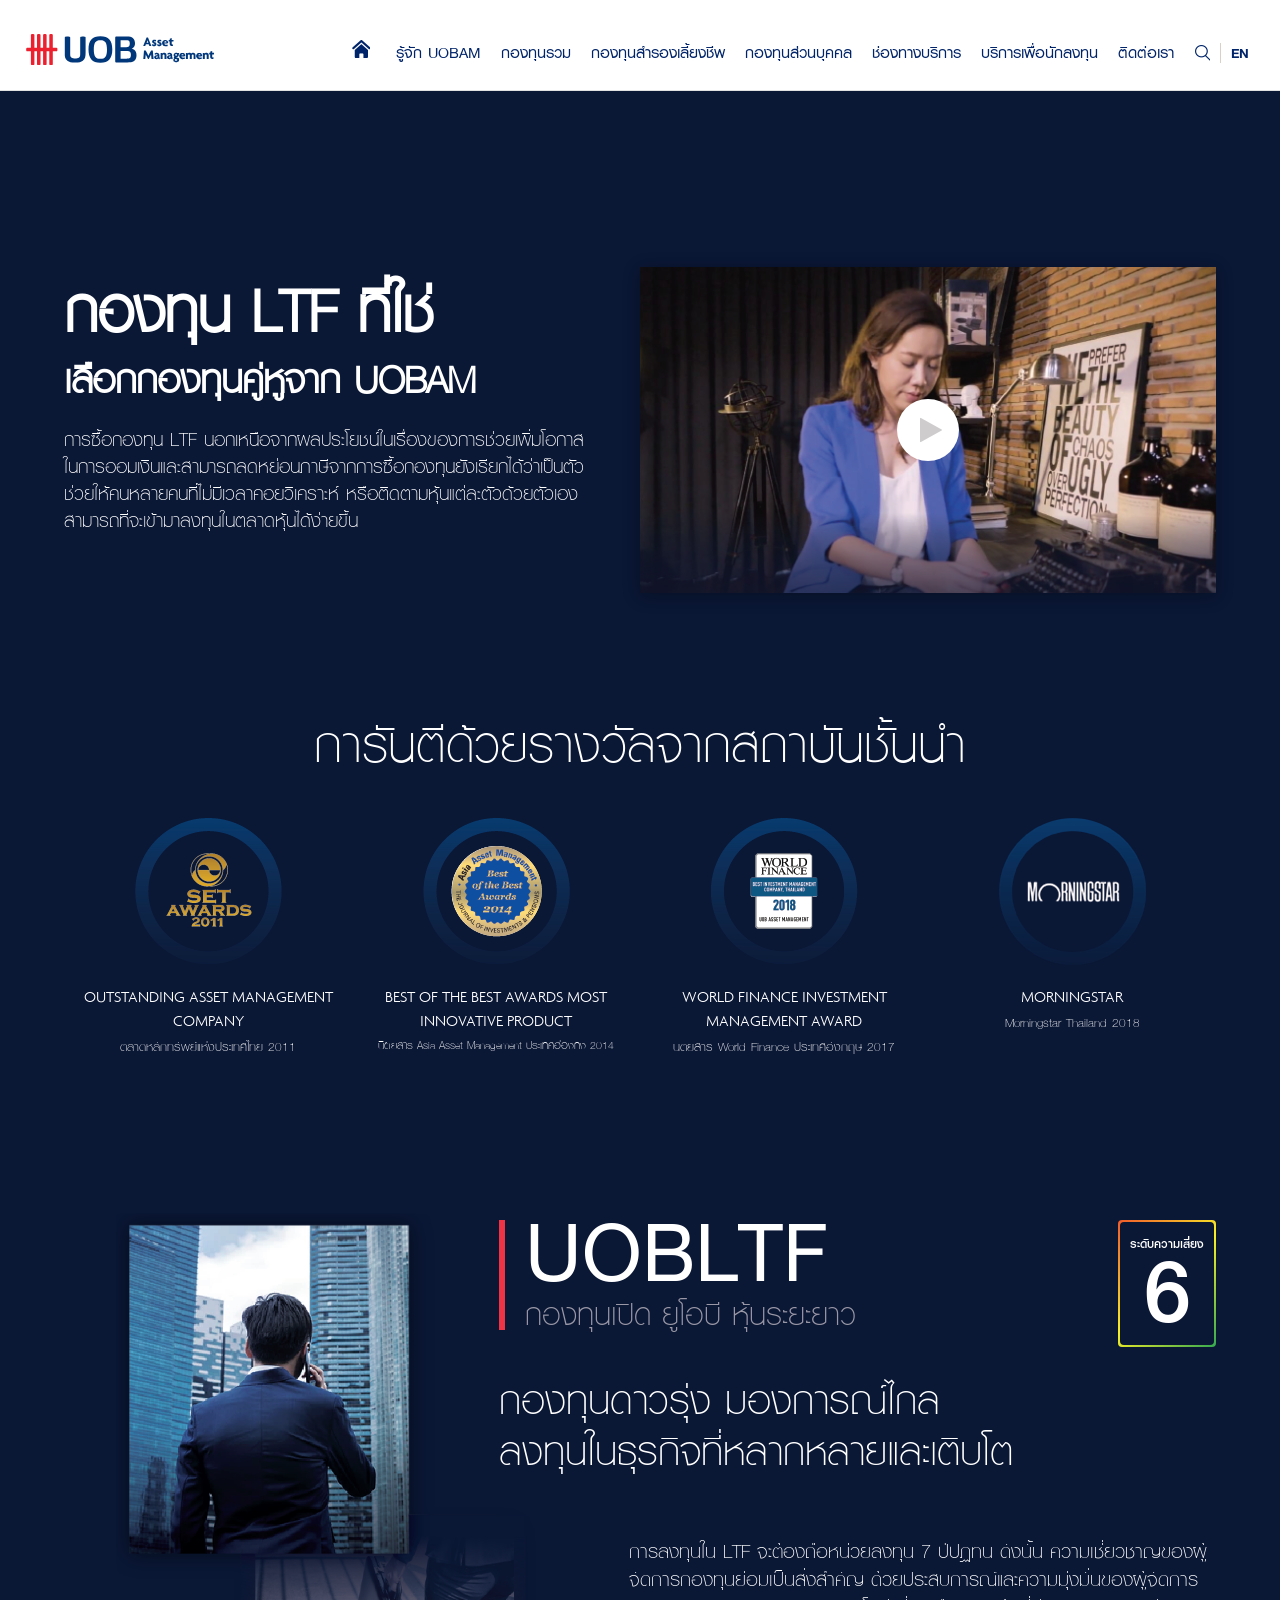
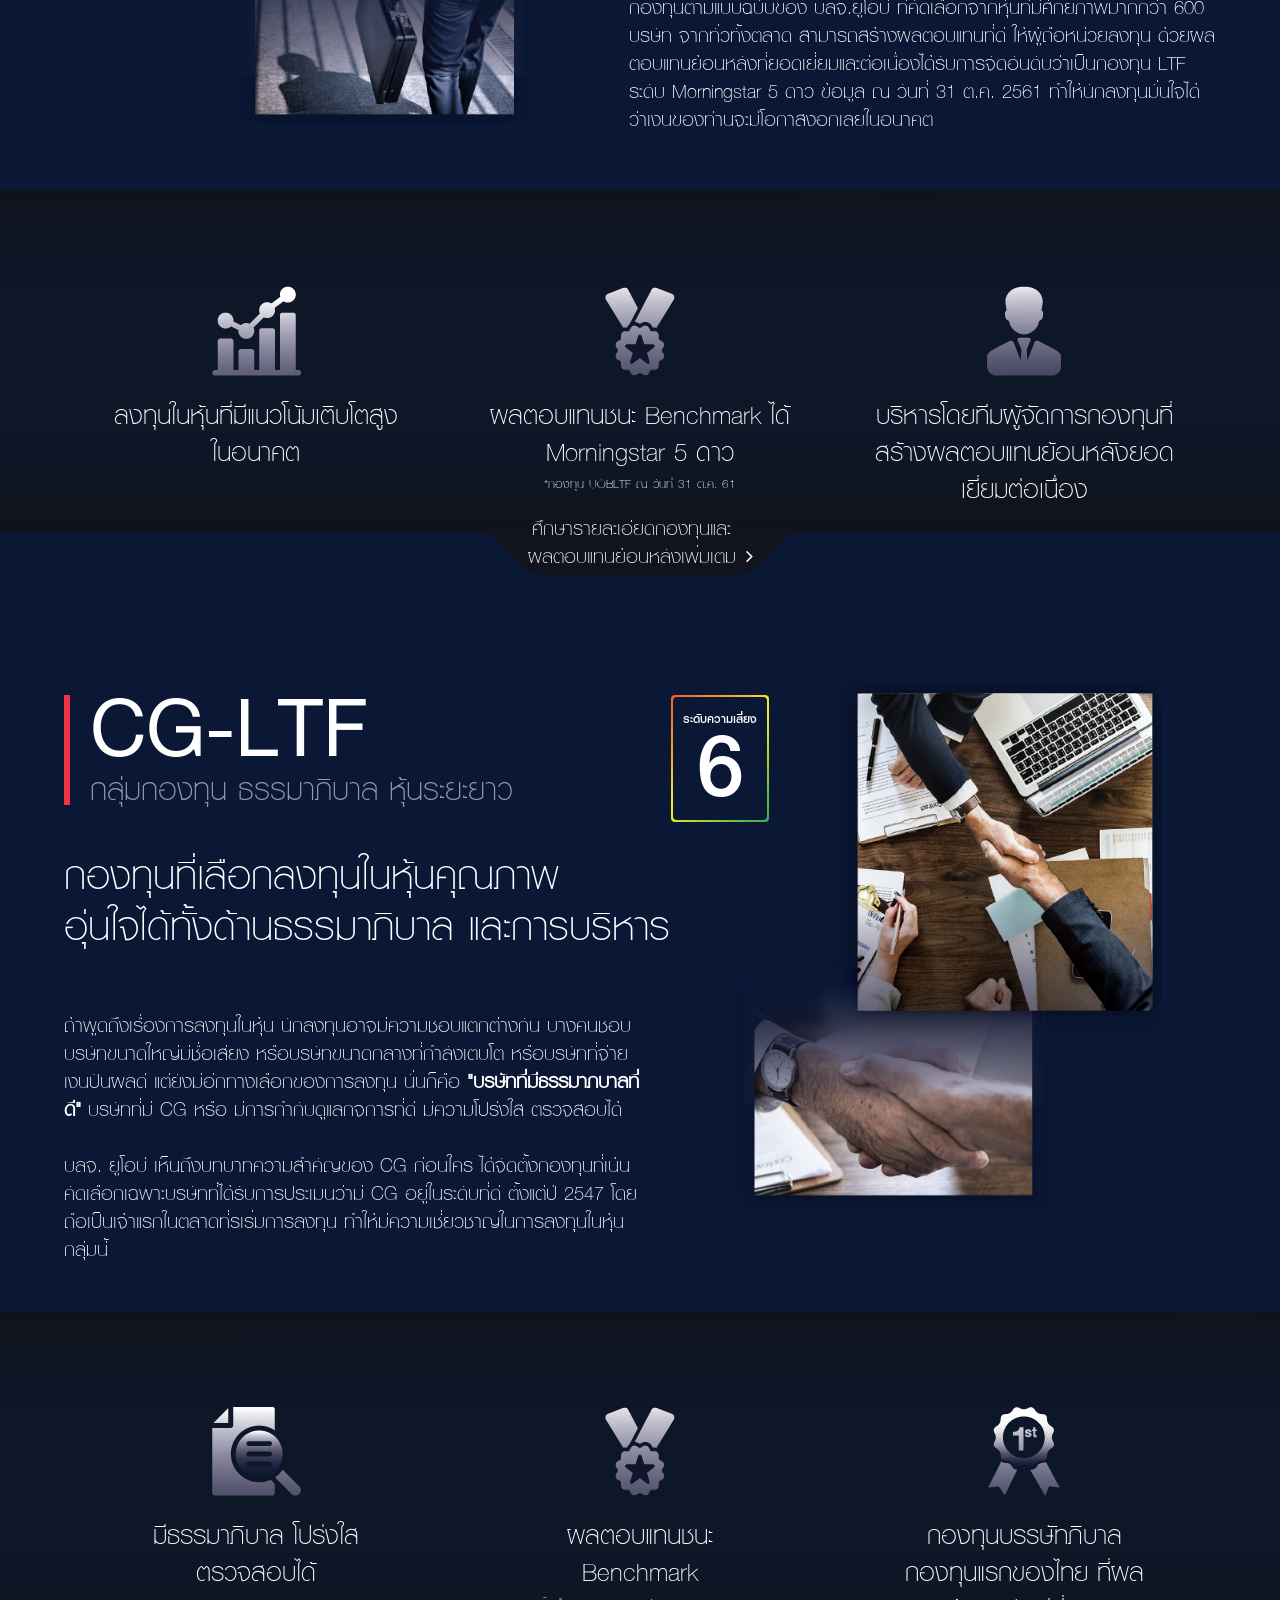
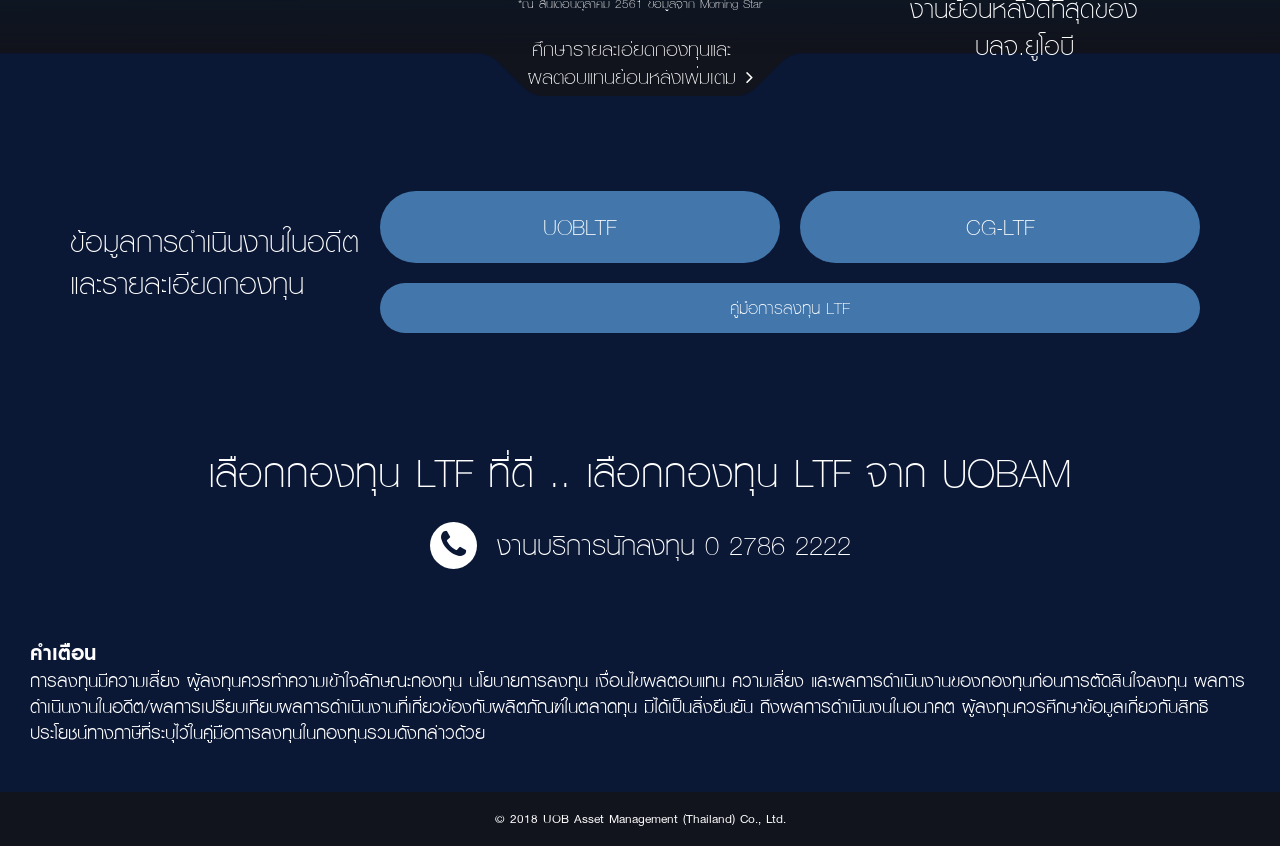
==== commit 22affa5f: "new html" ====
--- a/index.html
+++ b/index.html
@@ -22,6 +22,33 @@
 		<script src="./js/uobam.js"></script>
 		<!-- Google Tag Manager -->
 		<script src="./js/gtm.js"></script>
+
+		<script>
+			console.log('test')
+			alert('test')
+
+			$(document).ready(function() {
+				var modal = document.getElementById('myModal')
+				var btn = document.getElementById('myBtn')
+				var span = document.getElementsByClassName('close')[0]
+				var iframe = $('.modal').find('iframe')
+
+				$('.open-video').click(function() {
+					modal.style.display = 'block'
+					iframe.attr('src', 'https://www.youtube.com/embed/Bhg45PNtsVs')
+				})
+				$('#myModal .modal-content span').click(function() {
+					modal.style.display = 'none'
+					iframe.attr('src', '')
+				})
+				window.onclick = function(event) {
+					if (event.target == modal) {
+						modal.style.display = 'none'
+						iframe.attr('src', '')
+					}
+				}
+			})
+		</script>
 
 		<!-- End Google Tag Manager -->
 	</head>
@@ -909,7 +936,7 @@
 					<div class="container">
 						<div class="detail-list">
 							<div class="detail-box">
-								<div class="img">
+								<div class="img img-1 ">
 									<img src="./images/assets/Asset 24.png" alt="prize" />
 								</div>
 								<div class="text">
@@ -919,7 +946,7 @@
 								</div>
 							</div>
 							<div class="detail-box">
-								<div class="img">
+								<div class="img img-2">
 									<img src="./images/assets/Asset 25.png" alt="prize" />
 								</div>
 								<div class="text">
@@ -930,7 +957,7 @@
 								</div>
 							</div>
 							<div class="detail-box">
-								<div class="img">
+								<div class="img img-3">
 									<img src="./images/assets/Asset 26.png" alt="prize" />
 								</div>
 								<div class="text">
@@ -1027,7 +1054,7 @@
 					<div class="container">
 						<div class="detail-list">
 							<div class="detail-box">
-								<div class="img">
+								<div class="img img-1">
 									<img src="./images/assets/Asset 27.png" alt="prize" />
 								</div>
 								<div class="text">
@@ -1035,7 +1062,7 @@
 								</div>
 							</div>
 							<div class="detail-box">
-								<div class="img">
+								<div class="img img-2">
 									<img src="./images/assets/Asset 25.png" alt="prize" />
 								</div>
 								<div class="text">
@@ -1046,7 +1073,7 @@
 								</div>
 							</div>
 							<div class="detail-box">
-								<div class="img">
+								<div class="img img-3">
 									<img src="./images/assets/Asset 28.png" alt="prize" />
 								</div>
 								<div class="text">
@@ -1136,12 +1163,9 @@
 			</div>
 		</section>
 		<!-- end of section-9 -->
-		
-		
+
 		<!-- footer -->
-		<footer>
-			© 2018 UOB Asset Management (Thailand) Co., Ltd.
-		</footer>
+		<footer>© 2018 UOB Asset Management (Thailand) Co., Ltd.</footer>
 		<!-- end of footer -->
 
 		<!-- <section id="section-2"></section> -->
--- a/css/style.css
+++ b/css/style.css
@@ -15,7 +15,7 @@
 	position: absolute;
 	top: 0;
 	left: 0;
-	background: url('../images/assets/Asset 4.png');
+	background-image: url('https://i.ibb.co/J5LZh1n/Asset-4-min.jpg');
 	background-position: center;
 	background-repeat: no-repeat;
 	background-size: cover;
@@ -31,6 +31,7 @@
 #section-1 .welcome {
 	display: flex;
 	margin-top: 80px;
+	flex-grow: 1;
 }
 
 #section-1 .welcome > .left {
@@ -127,6 +128,11 @@
 }
 
 #section-1 .prize > .prize-list > .prize-box > .img {
+	display: flex;
+	margin: auto;
+}
+
+#section-1 .prize > .prize-list > .prize-box > .img > img {
 	margin: auto;
 }
 
@@ -353,6 +359,24 @@
 	}
 }
 
+@media screen and (-ms-high-contrast: active), (-ms-high-contrast: none) {
+	#section-2 .bg .container img {
+		opacity: 1;
+	}
+
+	#section-2 .right > .leftover > .top > .title {
+		opacity: 1;
+	}
+
+	#section-2 .right > .leftover > .bottom {
+		opacity: 1;
+	}
+
+	#section-2 .right > .detail {
+		opacity: 1;
+	}
+}
+
 #section-3 .bg {
 	position: relative;
 }
@@ -473,6 +497,23 @@
 	}
 }
 
+@media screen and (-ms-high-contrast: active), (-ms-high-contrast: none) {
+	#section-3 .detail-list > .detail-box > .img.img-1 {
+		height: 89px;
+		width: 90px;
+	}
+
+	#section-3 .detail-list > .detail-box > .img.img-2 {
+		height: 89px;
+		width: 70px;
+	}
+
+	#section-3 .detail-list > .detail-box > .img.img-3 {
+		height: 90px;
+		width: 74px;
+	}
+}
+
 #section-4 {
 	margin-top: -5%;
 }
@@ -628,6 +669,24 @@
 	}
 }
 
+@media screen and (-ms-high-contrast: active), (-ms-high-contrast: none) {
+	#section-4 .bg .container img {
+		opacity: 1;
+	}
+
+	#section-4 .left > .rightover > .top > .title {
+		opacity: 1;
+	}
+
+	#section-4 .left > .rightover > .bottom {
+		opacity: 1;
+	}
+
+	#section-4 .left > .detail {
+		opacity: 1;
+	}
+}
+
 #section-5 .bg {
 	position: relative;
 }
@@ -745,6 +804,23 @@
 
 	#section-5 .detail-list > .detail-box > .text > .name {
 		font-size: 32px;
+	}
+}
+
+@media screen and (-ms-high-contrast: active), (-ms-high-contrast: none) {
+	#section-5 .detail-list > .detail-box > .img.img-1 {
+		height: 89px;
+		width: 89px;
+	}
+
+	#section-5 .detail-list > .detail-box > .img.img-2 {
+		height: 89px;
+		width: 70px;
+	}
+
+	#section-5 .detail-list > .detail-box > .img.img-3 {
+		height: 89px;
+		width: 72px;
 	}
 }
 
@@ -1240,6 +1316,13 @@
 		margin: auto;
 	}
 }
+
+@media screen and (-ms-high-contrast: active), (-ms-high-contrast: none) {
+	.uob-risk {
+		opacity: 1;
+	}
+}
+
 .modal {
 	display: none;
 	height: 100%;
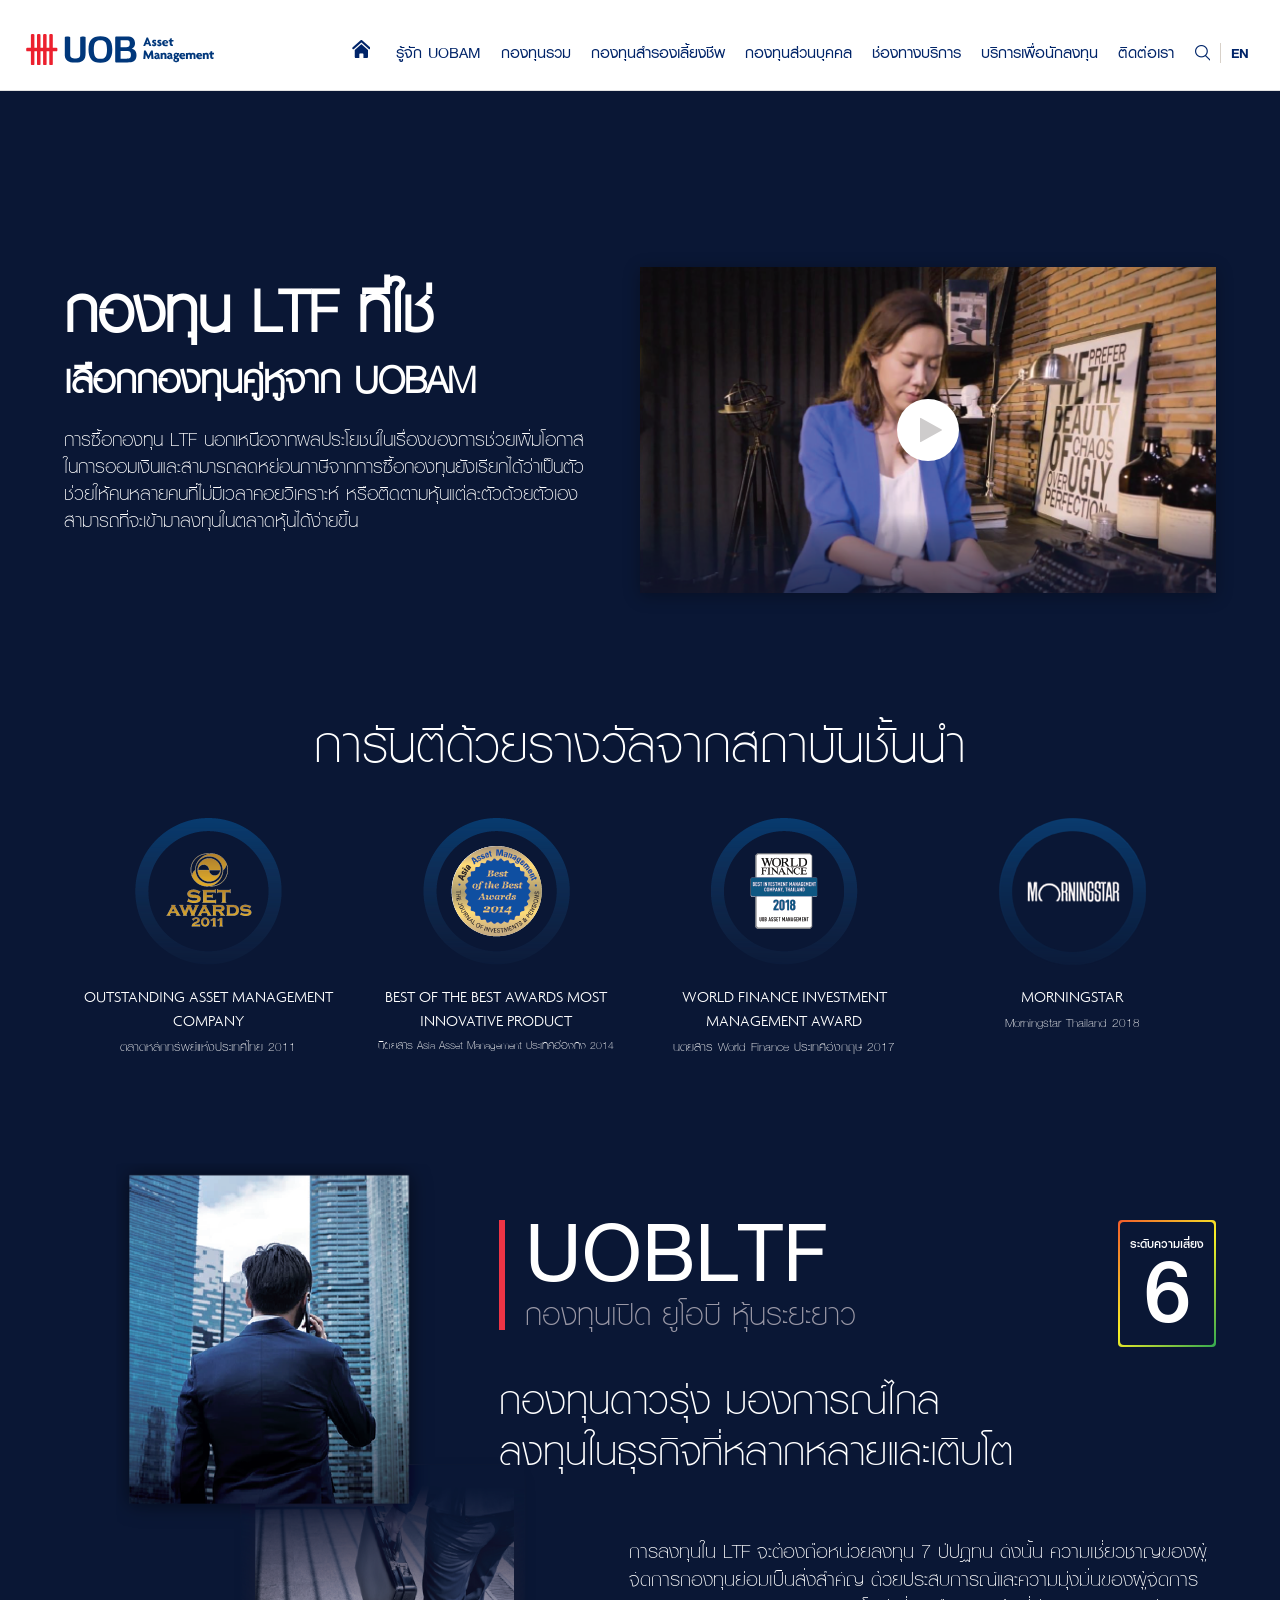
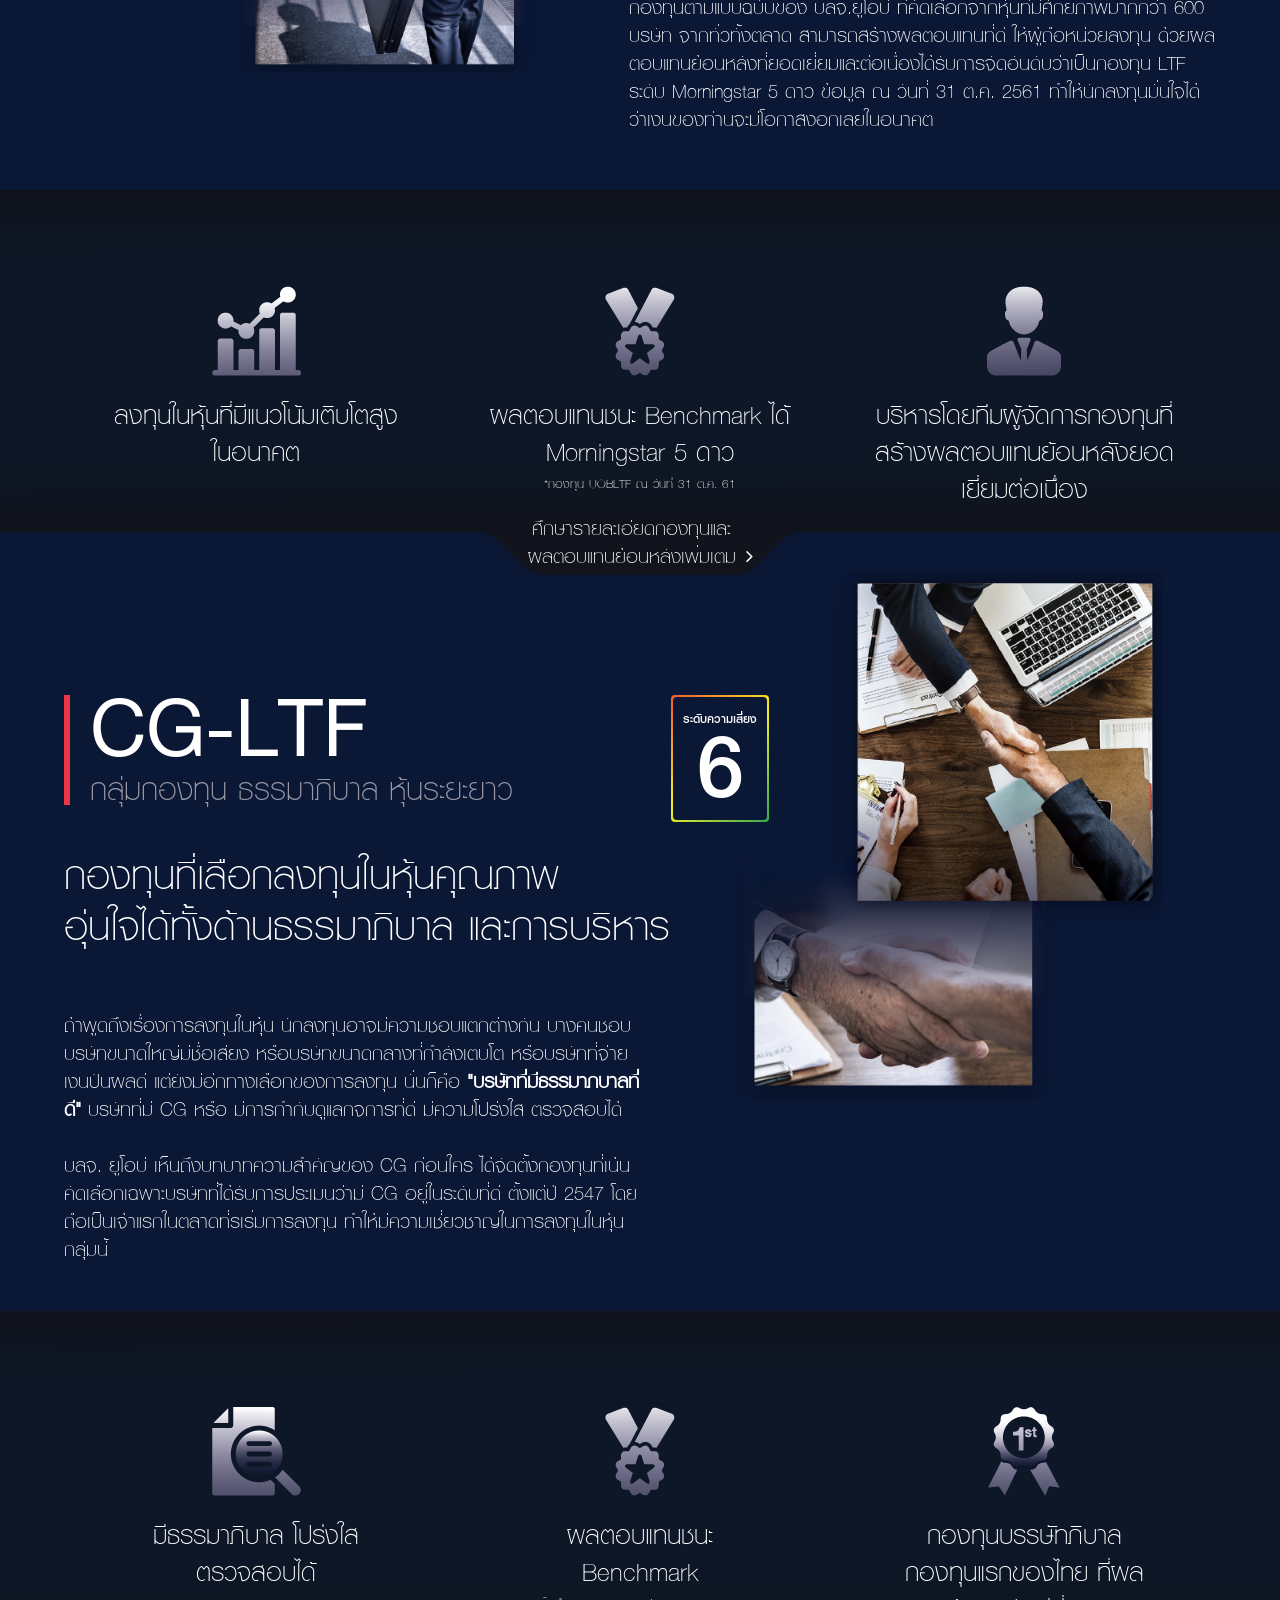
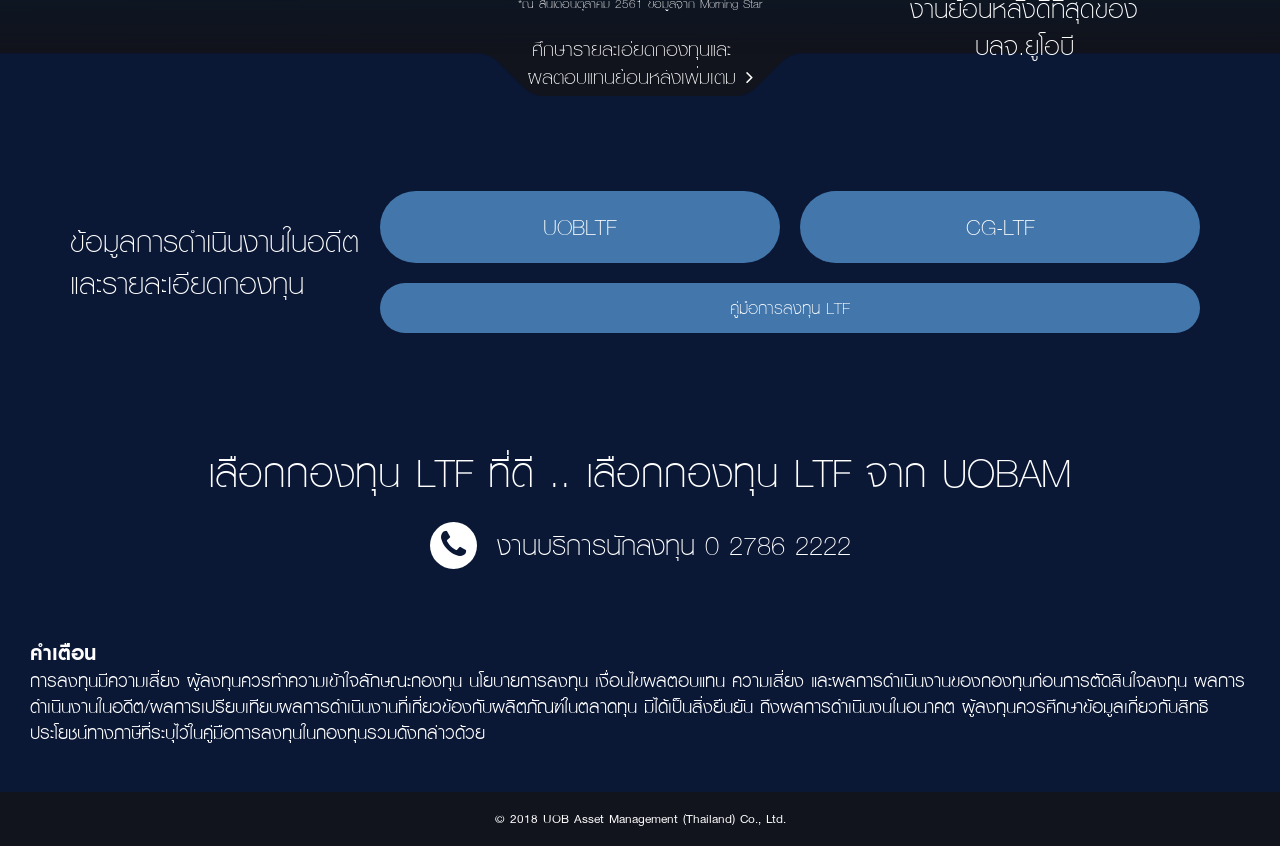
==== commit 3c181d12: "parallax" ====
--- a/index.html
+++ b/index.html
@@ -18,37 +18,10 @@
 		<script src="./js/jquery.waypoints.min.js"></script>
 		<script src="./js/typed.min.js"></script>
 		<script src="./js/jquery.paroller.min.js"></script>
-		<script src="./js/jquery-uob.js"></script>
-		<script src="./js/uobam.js"></script>
+		<!-- <script src="./js/jquery-uob.js"></script> -->
+		<!-- <script src="./js/uobam.js"></script> -->
 		<!-- Google Tag Manager -->
 		<script src="./js/gtm.js"></script>
-
-		<script>
-			console.log('test')
-			alert('test')
-
-			$(document).ready(function() {
-				var modal = document.getElementById('myModal')
-				var btn = document.getElementById('myBtn')
-				var span = document.getElementsByClassName('close')[0]
-				var iframe = $('.modal').find('iframe')
-
-				$('.open-video').click(function() {
-					modal.style.display = 'block'
-					iframe.attr('src', 'https://www.youtube.com/embed/Bhg45PNtsVs')
-				})
-				$('#myModal .modal-content span').click(function() {
-					modal.style.display = 'none'
-					iframe.attr('src', '')
-				})
-				window.onclick = function(event) {
-					if (event.target == modal) {
-						modal.style.display = 'none'
-						iframe.attr('src', '')
-					}
-				}
-			})
-		</script>
 
 		<!-- End Google Tag Manager -->
 	</head>
@@ -1073,7 +1046,7 @@
 								</div>
 							</div>
 							<div class="detail-box">
-								<div class="img img-3">
+								<div class="img img-">
 									<img src="./images/assets/Asset 28.png" alt="prize" />
 								</div>
 								<div class="text">
--- a/css/style.css
+++ b/css/style.css
@@ -230,8 +230,8 @@
 	opacity: 0;
 	animation-duration: 2s;
 	transform: scale(0.8);
-	/* margin-top: -80px; */
-	margin-top: -30px;
+	margin-top: -80px;
+	/* margin-top: -30px; */
 }
 
 #section-2 .right {
@@ -538,8 +538,8 @@
 }
 
 #section-4 .bg .container > .desktop > img {
-	/* margin-top: -150px; */
-	margin-top: -40px;
+	margin-top: -150px;
+	/* margin-top: -40px; */
 }
 
 #section-4 .left {
